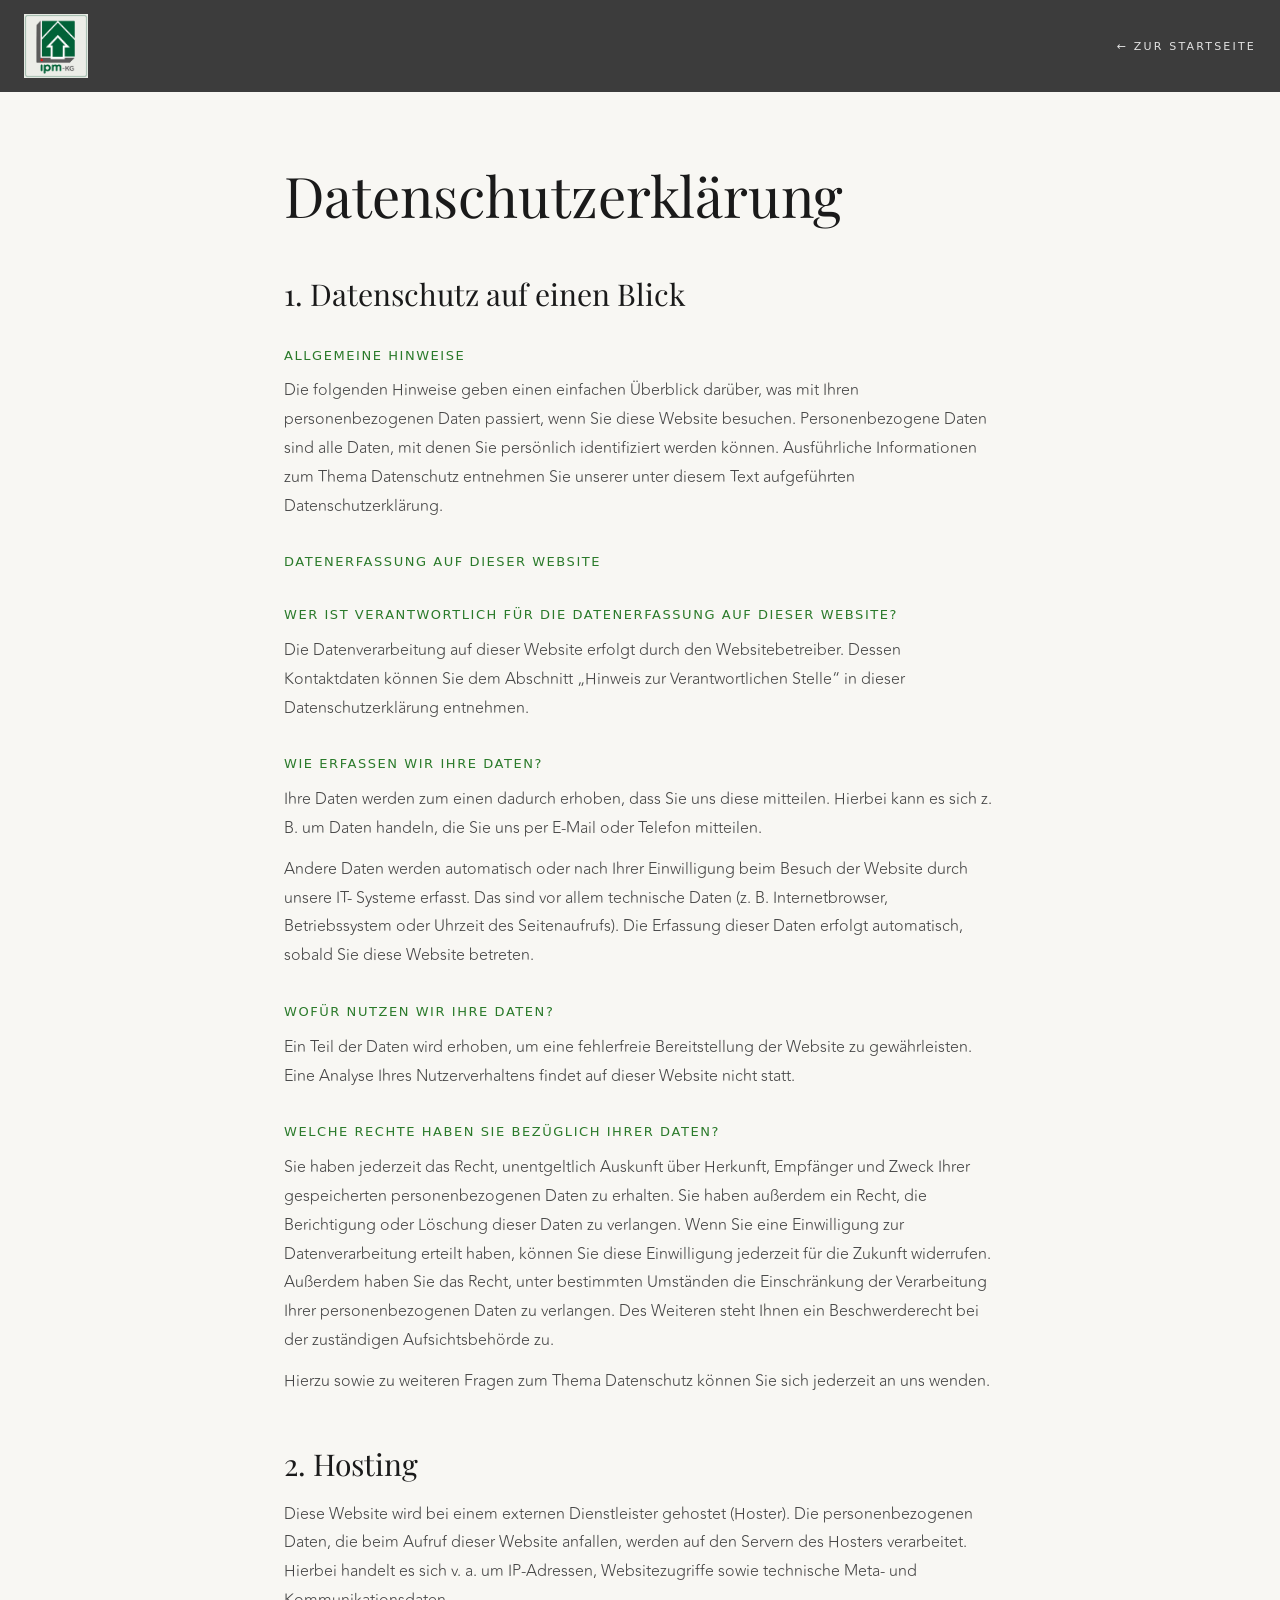
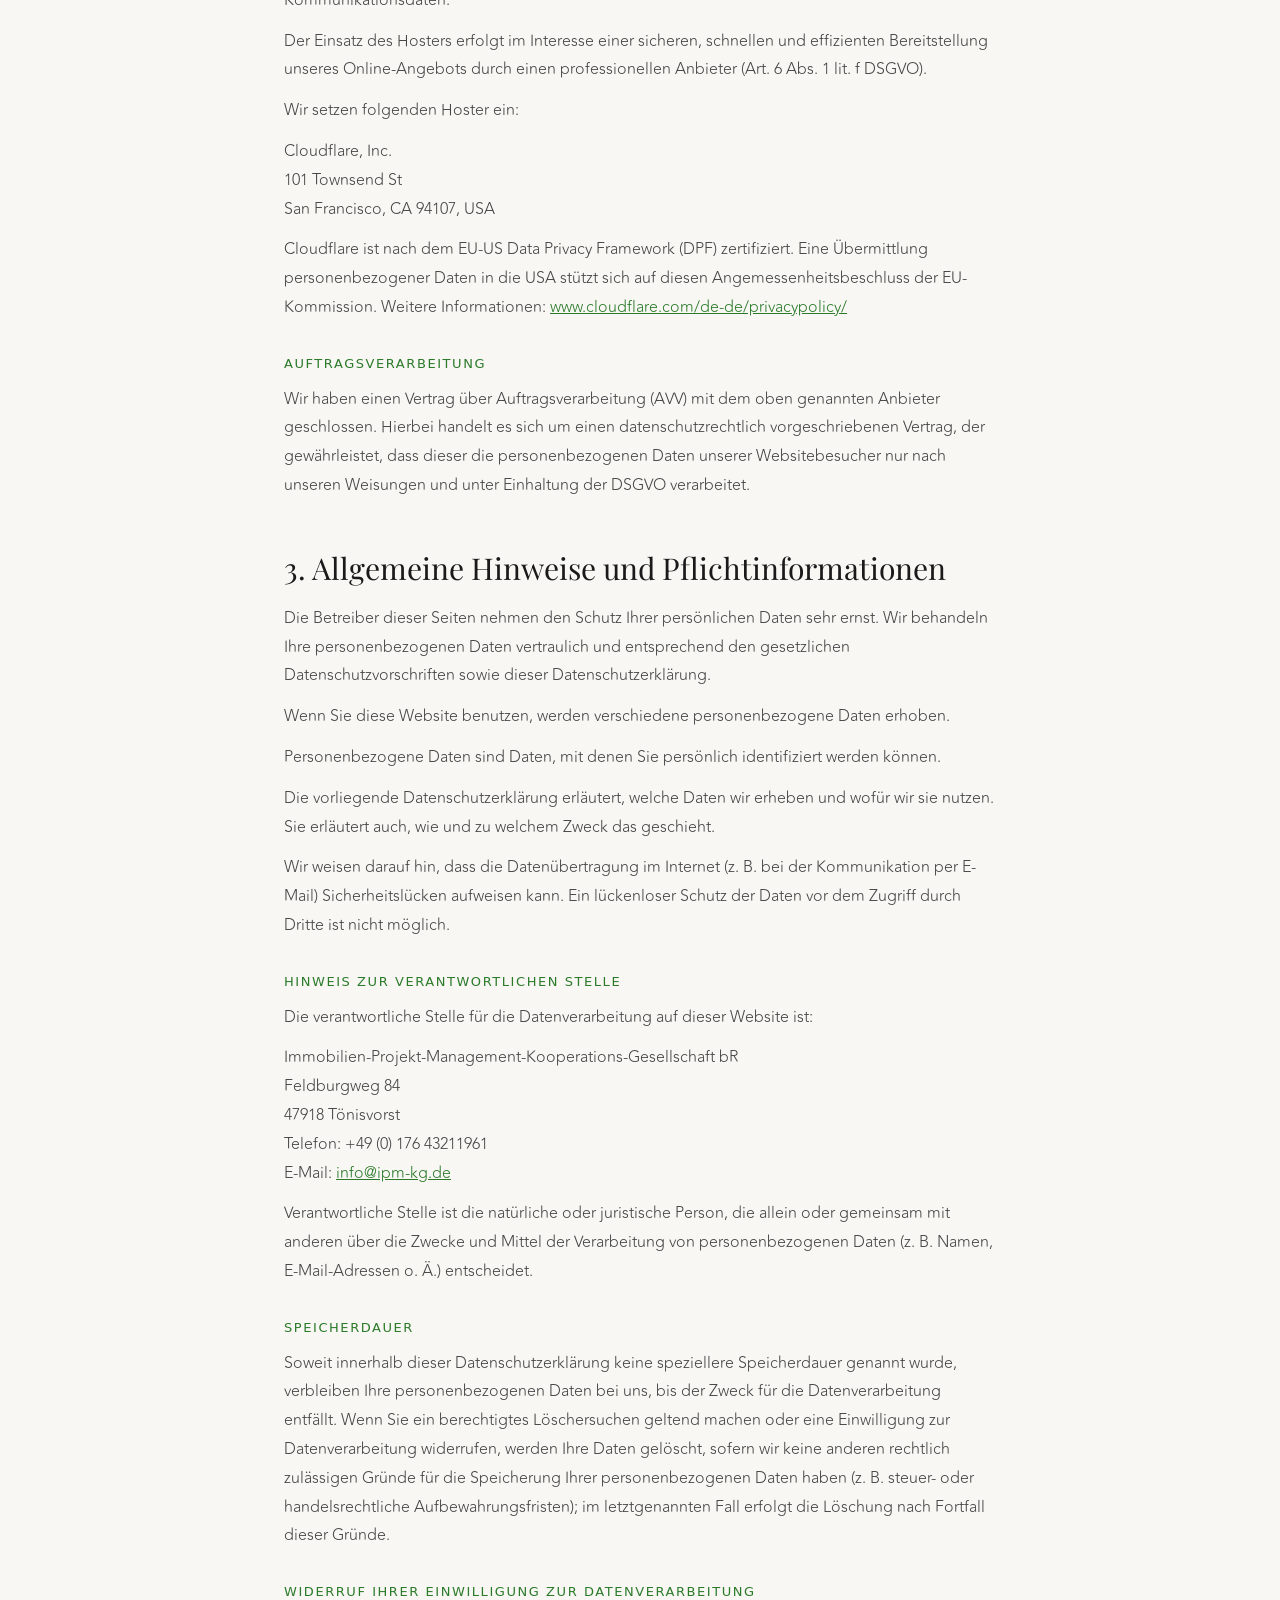
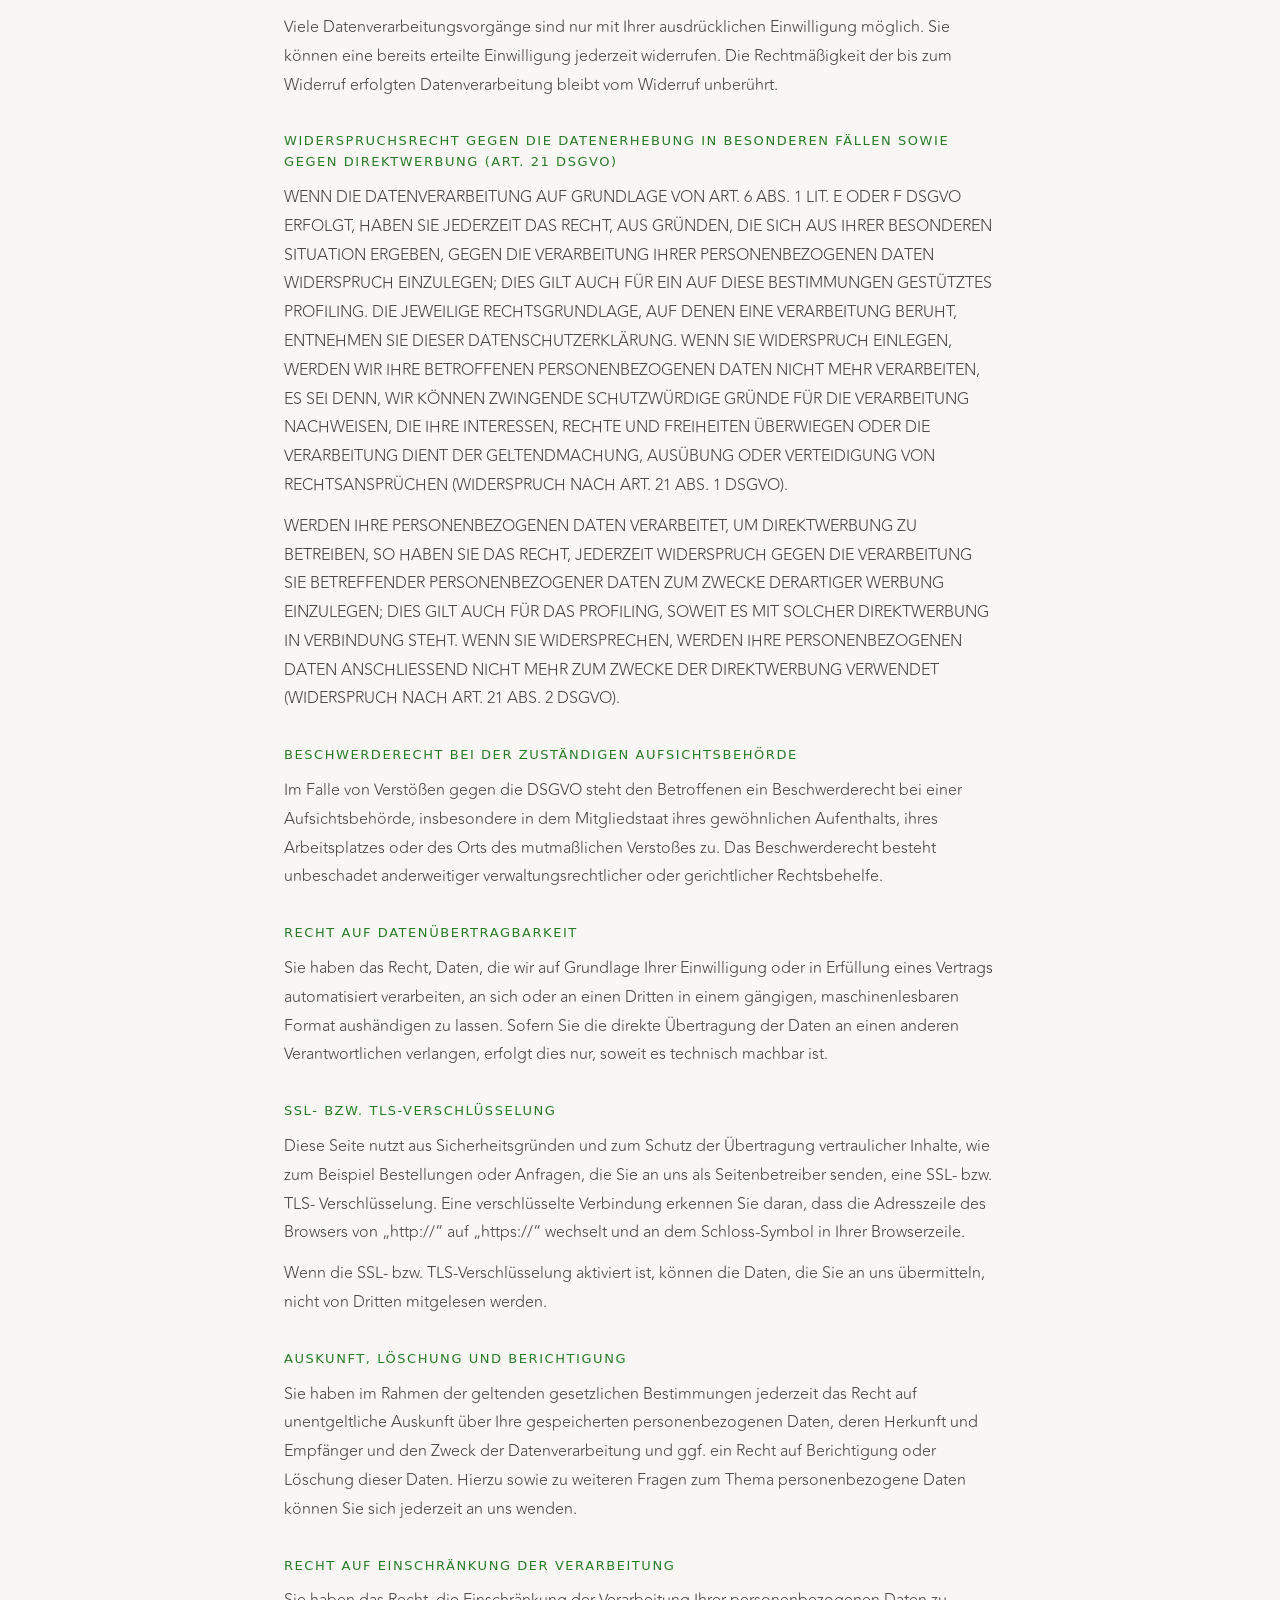
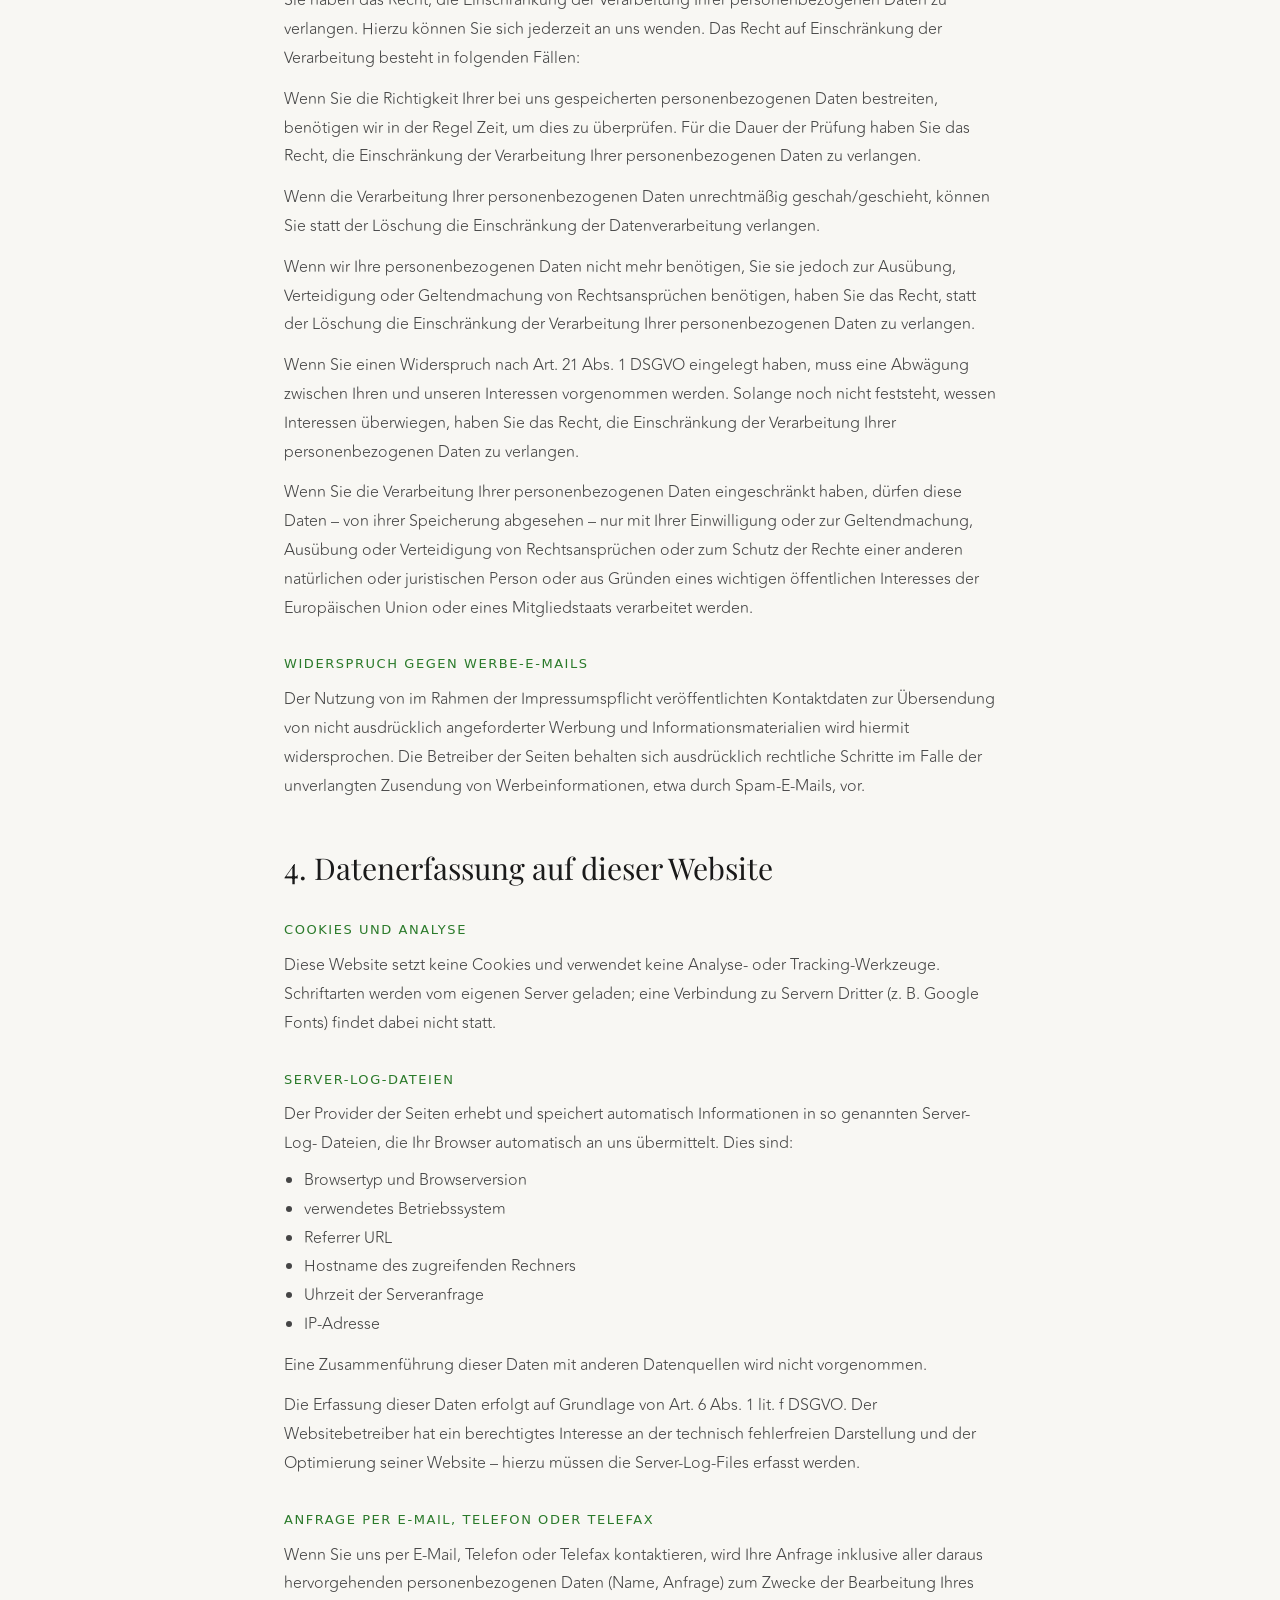
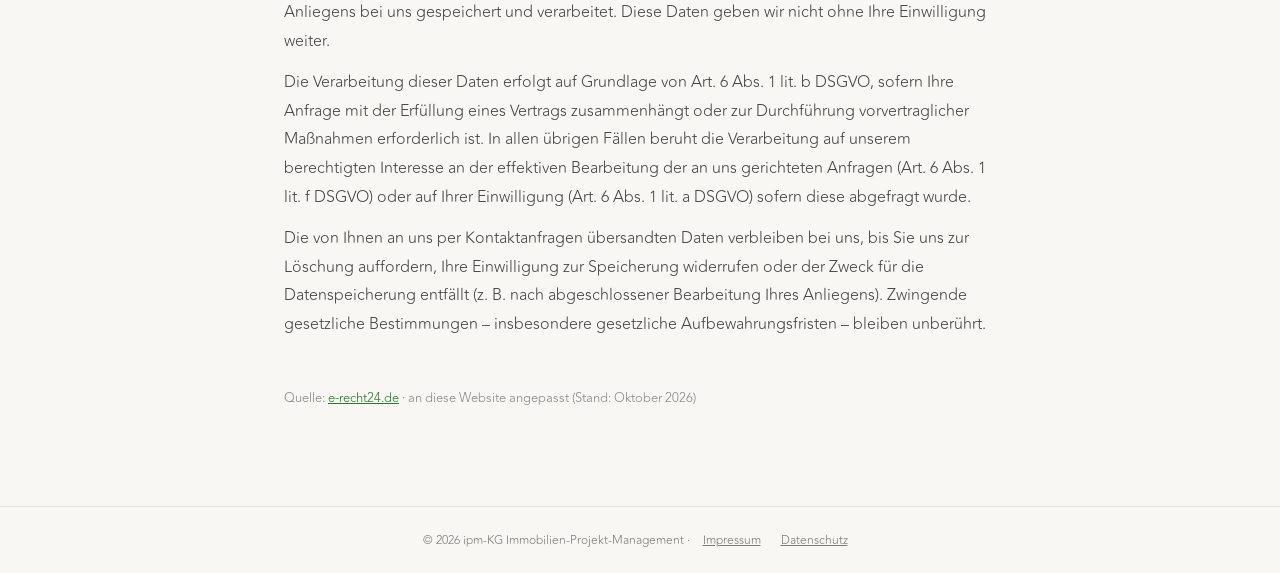
==== datenschutz/index.html @ c66b5bc1 "Einstieg präsenter, „besser“ entfernt, Anschrift Feldburgweg 84 - Einstieg unter dem Video groß in P" ====
<!DOCTYPE html>
<html lang="de">
<head>
<meta charset="UTF-8">
<meta name="viewport" content="width=device-width, initial-scale=1.0">
<title>Datenschutzerklärung — ipm-KG</title>
<style>
*, *::before, *::after { box-sizing: border-box; margin: 0; padding: 0; }
@font-face { font-family: 'Playfair Display'; src: url('../assets/fonts/PlayfairDisplay.ttf') format('truetype'); font-weight: 400 800; font-display: swap; }
@font-face { font-family: 'Avenir Web'; src: url('../assets/fonts/avenir-light.ttf') format('truetype'); font-weight: 300; font-display: swap; }
@font-face { font-family: 'Montserrat'; src: url('../assets/fonts/Montserrat.ttf') format('truetype'); font-weight: 300 700; font-display: swap; }
:root {
  --bg: #F8F7F3; --text: #1A1A1A; --text-2: #454545; --ox: #2a7a2a;
  --font-serif: 'Playfair Display', Georgia, serif;
  --font-sans: 'Avenir Web','Montserrat',system-ui,sans-serif;
}
body { font-family: var(--font-sans); background: var(--bg); color: var(--text); -webkit-font-smoothing: antialiased; }
a { color: var(--ox); }
.legal-bar { background: #3C3C3C; padding: 14px 24px; display: flex; align-items: center; justify-content: space-between; gap: 16px; }
.legal-bar img { height: 64px; width: auto; display: block; }
.legal-bar .back { font-family: 'Montserrat', system-ui, sans-serif; font-size: 11px; letter-spacing: .2em; text-transform: uppercase; color: rgba(255,255,255,.85); text-decoration: none; }
.legal-bar .back:hover { color: #fff; }
main { max-width: 760px; margin: 0 auto; padding: 72px 24px 96px; }
h1 { font-family: var(--font-serif); font-weight: 400; font-size: clamp(34px, 5vw, 56px); line-height: 1.1; margin-bottom: 40px; overflow-wrap: anywhere; }
h2 { font-family: var(--font-serif); font-weight: 400; font-size: clamp(22px, 2.6vw, 30px); margin: 48px 0 16px; }
h3 { font-family: 'Montserrat', system-ui, sans-serif; font-size: 13px; font-weight: 500; letter-spacing: .12em; text-transform: uppercase; color: var(--ox); margin: 32px 0 10px; line-height: 1.6; }
p, li { font-size: 16px; font-weight: 300; line-height: 1.8; color: var(--text-2); overflow-wrap: anywhere; }
p + p { margin-top: 12px; }
ul { margin: 8px 0 12px 20px; }
strong { font-weight: 400; color: var(--text); }
.legal-source { margin-top: 48px; font-size: 13px; color: #888; }
footer { border-top: 1px solid rgba(0,0,0,.08); padding: 24px; text-align: center; font-size: 12px; color: rgba(0,0,0,.5); }
footer a { color: inherit; margin: 0 10px; }
@media print { .legal-bar { display: none; } }
</style>
</head>
<body>
<header class="legal-bar">
  <a href="../"><img src="../assets/ipm-logo.png" alt="ipm-KG — zur Startseite"></a>
  <a class="back" href="../">&larr; Zur Startseite</a>
</header>
<main>
<h1>Datenschutzerklärung</h1>
<h2>1. Datenschutz auf einen Blick</h2>
<h3>Allgemeine Hinweise</h3>
<p>Die folgenden Hinweise geben einen einfachen Überblick darüber, was mit Ihren personenbezogenen Daten passiert, wenn Sie diese Website besuchen. Personenbezogene Daten sind alle Daten, mit denen Sie persönlich identifiziert werden können. Ausführliche Informationen zum Thema Datenschutz entnehmen Sie unserer unter diesem Text aufgeführten Datenschutzerklärung.</p>
<h3>Datenerfassung auf dieser Website</h3>
<h3>Wer ist verantwortlich für die Datenerfassung auf dieser Website?</h3>
<p>Die Datenverarbeitung auf dieser Website erfolgt durch den Websitebetreiber. Dessen Kontaktdaten können Sie dem Abschnitt „Hinweis zur Verantwortlichen Stelle“ in dieser Datenschutzerklärung entnehmen.</p>
<h3>Wie erfassen wir Ihre Daten?</h3>
<p>Ihre Daten werden zum einen dadurch erhoben, dass Sie uns diese mitteilen. Hierbei kann es sich z. B. um Daten handeln, die Sie uns per E-Mail oder Telefon mitteilen.</p>
<p>Andere Daten werden automatisch oder nach Ihrer Einwilligung beim Besuch der Website durch unsere IT- Systeme erfasst. Das sind vor allem technische Daten (z. B. Internetbrowser, Betriebssystem oder Uhrzeit des Seitenaufrufs). Die Erfassung dieser Daten erfolgt automatisch, sobald Sie diese Website betreten.</p>
<h3>Wofür nutzen wir Ihre Daten?</h3>
<p>Ein Teil der Daten wird erhoben, um eine fehlerfreie Bereitstellung der Website zu gewährleisten. Eine Analyse Ihres Nutzerverhaltens findet auf dieser Website nicht statt.</p>
<h3>Welche Rechte haben Sie bezüglich Ihrer Daten?</h3>
<p>Sie haben jederzeit das Recht, unentgeltlich Auskunft über Herkunft, Empfänger und Zweck Ihrer gespeicherten personenbezogenen Daten zu erhalten. Sie haben außerdem ein Recht, die Berichtigung oder Löschung dieser Daten zu verlangen. Wenn Sie eine Einwilligung zur Datenverarbeitung erteilt haben, können Sie diese Einwilligung jederzeit für die Zukunft widerrufen. Außerdem haben Sie das Recht, unter bestimmten Umständen die Einschränkung der Verarbeitung Ihrer personenbezogenen Daten zu verlangen. Des Weiteren steht Ihnen ein Beschwerderecht bei der zuständigen Aufsichtsbehörde zu.</p>
<p>Hierzu sowie zu weiteren Fragen zum Thema Datenschutz können Sie sich jederzeit an uns wenden.</p>
<h2>2. Hosting</h2>
<p>Diese Website wird bei einem externen Dienstleister gehostet (Hoster). Die personenbezogenen Daten, die beim Aufruf dieser Website anfallen, werden auf den Servern des Hosters verarbeitet. Hierbei handelt es sich v. a. um IP-Adressen, Websitezugriffe sowie technische Meta- und Kommunikationsdaten.</p>
<p>Der Einsatz des Hosters erfolgt im Interesse einer sicheren, schnellen und effizienten Bereitstellung unseres Online-Angebots durch einen professionellen Anbieter (Art. 6 Abs. 1 lit. f DSGVO).</p>
<p>Wir setzen folgenden Hoster ein:</p>
<p>Cloudflare, Inc.<br>101 Townsend St<br>San Francisco, CA 94107, USA</p>
<p>Cloudflare ist nach dem EU-US Data Privacy Framework (DPF) zertifiziert. Eine Übermittlung personenbezogener Daten in die USA stützt sich auf diesen Angemessenheitsbeschluss der EU-Kommission. Weitere Informationen: <a href="https://www.cloudflare.com/de-de/privacypolicy/" target="_blank" rel="noopener">www.cloudflare.com/de-de/privacypolicy/</a></p>
<h3>Auftragsverarbeitung</h3>
<p>Wir haben einen Vertrag über Auftragsverarbeitung (AVV) mit dem oben genannten Anbieter geschlossen. Hierbei handelt es sich um einen datenschutzrechtlich vorgeschriebenen Vertrag, der gewährleistet, dass dieser die personenbezogenen Daten unserer Websitebesucher nur nach unseren Weisungen und unter Einhaltung der DSGVO verarbeitet.</p>
<h2>3. Allgemeine Hinweise und Pflichtinformationen</h2>
<p>Die Betreiber dieser Seiten nehmen den Schutz Ihrer persönlichen Daten sehr ernst. Wir behandeln Ihre personenbezogenen Daten vertraulich und entsprechend den gesetzlichen Datenschutzvorschriften sowie dieser Datenschutzerklärung.</p>
<p>Wenn Sie diese Website benutzen, werden verschiedene personenbezogene Daten erhoben.</p>
<p>Personenbezogene Daten sind Daten, mit denen Sie persönlich identifiziert werden können.</p>
<p>Die vorliegende Datenschutzerklärung erläutert, welche Daten wir erheben und wofür wir sie nutzen. Sie erläutert auch, wie und zu welchem Zweck das geschieht.</p>
<p>Wir weisen darauf hin, dass die Datenübertragung im Internet (z. B. bei der Kommunikation per E-Mail) Sicherheitslücken aufweisen kann. Ein lückenloser Schutz der Daten vor dem Zugriff durch Dritte ist nicht möglich.</p>
<h3>Hinweis zur verantwortlichen Stelle</h3>
<p>Die verantwortliche Stelle für die Datenverarbeitung auf dieser Website ist:</p>
<p>Immobilien-Projekt-Management-Kooperations-Gesellschaft bR<br>Feldburgweg 84<br>47918 Tönisvorst<br>Telefon: +49 (0) 176 43211961<br>E-Mail: <a href="mailto:info@ipm-kg.de">info@ipm-kg.de</a></p>
<p>Verantwortliche Stelle ist die natürliche oder juristische Person, die allein oder gemeinsam mit anderen über die Zwecke und Mittel der Verarbeitung von personenbezogenen Daten (z. B. Namen, E-Mail-Adressen o. Ä.) entscheidet.</p>
<h3>Speicherdauer</h3>
<p>Soweit innerhalb dieser Datenschutzerklärung keine speziellere Speicherdauer genannt wurde, verbleiben Ihre personenbezogenen Daten bei uns, bis der Zweck für die Datenverarbeitung entfällt. Wenn Sie ein berechtigtes Löschersuchen geltend machen oder eine Einwilligung zur Datenverarbeitung widerrufen, werden Ihre Daten gelöscht, sofern wir keine anderen rechtlich zulässigen Gründe für die Speicherung Ihrer personenbezogenen Daten haben (z. B. steuer- oder handelsrechtliche Aufbewahrungsfristen); im letztgenannten Fall erfolgt die Löschung nach Fortfall dieser Gründe.</p>
<h3>Widerruf Ihrer Einwilligung zur Datenverarbeitung</h3>
<p>Viele Datenverarbeitungsvorgänge sind nur mit Ihrer ausdrücklichen Einwilligung möglich. Sie können eine bereits erteilte Einwilligung jederzeit widerrufen. Die Rechtmäßigkeit der bis zum Widerruf erfolgten Datenverarbeitung bleibt vom Widerruf unberührt.</p>
<h3>Widerspruchsrecht gegen die Datenerhebung in besonderen Fällen sowie gegen Direktwerbung (Art. 21 DSGVO)</h3>
<p>WENN DIE DATENVERARBEITUNG AUF GRUNDLAGE VON ART. 6 ABS. 1 LIT. E ODER F DSGVO ERFOLGT, HABEN SIE JEDERZEIT DAS RECHT, AUS GRÜNDEN, DIE SICH AUS IHRER BESONDEREN SITUATION ERGEBEN, GEGEN DIE VERARBEITUNG IHRER PERSONENBEZOGENEN DATEN WIDERSPRUCH EINZULEGEN; DIES GILT AUCH FÜR EIN AUF DIESE BESTIMMUNGEN GESTÜTZTES PROFILING. DIE JEWEILIGE RECHTSGRUNDLAGE, AUF DENEN EINE VERARBEITUNG BERUHT, ENTNEHMEN SIE DIESER DATENSCHUTZERKLÄRUNG. WENN SIE WIDERSPRUCH EINLEGEN, WERDEN WIR IHRE BETROFFENEN PERSONENBEZOGENEN DATEN NICHT MEHR VERARBEITEN, ES SEI DENN, WIR KÖNNEN ZWINGENDE SCHUTZWÜRDIGE GRÜNDE FÜR DIE VERARBEITUNG NACHWEISEN, DIE IHRE INTERESSEN, RECHTE UND FREIHEITEN ÜBERWIEGEN ODER DIE VERARBEITUNG DIENT DER GELTENDMACHUNG, AUSÜBUNG ODER VERTEIDIGUNG VON RECHTSANSPRÜCHEN (WIDERSPRUCH NACH ART. 21 ABS. 1 DSGVO).</p>
<p>WERDEN IHRE PERSONENBEZOGENEN DATEN VERARBEITET, UM DIREKTWERBUNG ZU BETREIBEN, SO HABEN SIE DAS RECHT, JEDERZEIT WIDERSPRUCH GEGEN DIE VERARBEITUNG SIE BETREFFENDER PERSONENBEZOGENER DATEN ZUM ZWECKE DERARTIGER WERBUNG EINZULEGEN; DIES GILT AUCH FÜR DAS PROFILING, SOWEIT ES MIT SOLCHER DIREKTWERBUNG IN VERBINDUNG STEHT. WENN SIE WIDERSPRECHEN, WERDEN IHRE PERSONENBEZOGENEN DATEN ANSCHLIESSEND NICHT MEHR ZUM ZWECKE DER DIREKTWERBUNG VERWENDET (WIDERSPRUCH NACH ART. 21 ABS. 2 DSGVO).</p>
<h3>Beschwerderecht bei der zuständigen Aufsichtsbehörde</h3>
<p>Im Falle von Verstößen gegen die DSGVO steht den Betroffenen ein Beschwerderecht bei einer Aufsichtsbehörde, insbesondere in dem Mitgliedstaat ihres gewöhnlichen Aufenthalts, ihres Arbeitsplatzes oder des Orts des mutmaßlichen Verstoßes zu. Das Beschwerderecht besteht unbeschadet anderweitiger verwaltungsrechtlicher oder gerichtlicher Rechtsbehelfe.</p>
<h3>Recht auf Datenübertragbarkeit</h3>
<p>Sie haben das Recht, Daten, die wir auf Grundlage Ihrer Einwilligung oder in Erfüllung eines Vertrags automatisiert verarbeiten, an sich oder an einen Dritten in einem gängigen, maschinenlesbaren Format aushändigen zu lassen. Sofern Sie die direkte Übertragung der Daten an einen anderen Verantwortlichen verlangen, erfolgt dies nur, soweit es technisch machbar ist.</p>
<h3>SSL- bzw. TLS-Verschlüsselung</h3>
<p>Diese Seite nutzt aus Sicherheitsgründen und zum Schutz der Übertragung vertraulicher Inhalte, wie zum Beispiel Bestellungen oder Anfragen, die Sie an uns als Seitenbetreiber senden, eine SSL- bzw. TLS- Verschlüsselung. Eine verschlüsselte Verbindung erkennen Sie daran, dass die Adresszeile des Browsers von „http://“ auf „https://“ wechselt und an dem Schloss-Symbol in Ihrer Browserzeile.</p>
<p>Wenn die SSL- bzw. TLS-Verschlüsselung aktiviert ist, können die Daten, die Sie an uns übermitteln, nicht von Dritten mitgelesen werden.</p>
<h3>Auskunft, Löschung und Berichtigung</h3>
<p>Sie haben im Rahmen der geltenden gesetzlichen Bestimmungen jederzeit das Recht auf unentgeltliche Auskunft über Ihre gespeicherten personenbezogenen Daten, deren Herkunft und Empfänger und den Zweck der Datenverarbeitung und ggf. ein Recht auf Berichtigung oder Löschung dieser Daten. Hierzu sowie zu weiteren Fragen zum Thema personenbezogene Daten können Sie sich jederzeit an uns wenden.</p>
<h3>Recht auf Einschränkung der Verarbeitung</h3>
<p>Sie haben das Recht, die Einschränkung der Verarbeitung Ihrer personenbezogenen Daten zu verlangen. Hierzu können Sie sich jederzeit an uns wenden. Das Recht auf Einschränkung der Verarbeitung besteht in folgenden Fällen:</p>
<p>Wenn Sie die Richtigkeit Ihrer bei uns gespeicherten personenbezogenen Daten bestreiten, benötigen wir in der Regel Zeit, um dies zu überprüfen. Für die Dauer der Prüfung haben Sie das Recht, die Einschränkung der Verarbeitung Ihrer personenbezogenen Daten zu verlangen.</p>
<p>Wenn die Verarbeitung Ihrer personenbezogenen Daten unrechtmäßig geschah/geschieht, können Sie statt der Löschung die Einschränkung der Datenverarbeitung verlangen.</p>
<p>Wenn wir Ihre personenbezogenen Daten nicht mehr benötigen, Sie sie jedoch zur Ausübung, Verteidigung oder Geltendmachung von Rechtsansprüchen benötigen, haben Sie das Recht, statt der Löschung die Einschränkung der Verarbeitung Ihrer personenbezogenen Daten zu verlangen.</p>
<p>Wenn Sie einen Widerspruch nach Art. 21 Abs. 1 DSGVO eingelegt haben, muss eine Abwägung zwischen Ihren und unseren Interessen vorgenommen werden. Solange noch nicht feststeht, wessen Interessen überwiegen, haben Sie das Recht, die Einschränkung der Verarbeitung Ihrer personenbezogenen Daten zu verlangen.</p>
<p>Wenn Sie die Verarbeitung Ihrer personenbezogenen Daten eingeschränkt haben, dürfen diese Daten – von ihrer Speicherung abgesehen – nur mit Ihrer Einwilligung oder zur Geltendmachung, Ausübung oder Verteidigung von Rechtsansprüchen oder zum Schutz der Rechte einer anderen natürlichen oder juristischen Person oder aus Gründen eines wichtigen öffentlichen Interesses der Europäischen Union oder eines Mitgliedstaats verarbeitet werden.</p>
<h3>Widerspruch gegen Werbe-E-Mails</h3>
<p>Der Nutzung von im Rahmen der Impressumspflicht veröffentlichten Kontaktdaten zur Übersendung von nicht ausdrücklich angeforderter Werbung und Informationsmaterialien wird hiermit widersprochen. Die Betreiber der Seiten behalten sich ausdrücklich rechtliche Schritte im Falle der unverlangten Zusendung von Werbeinformationen, etwa durch Spam-E-Mails, vor.</p>
<h2>4. Datenerfassung auf dieser Website</h2>
<h3>Cookies und Analyse</h3>
<p>Diese Website setzt keine Cookies und verwendet keine Analyse- oder Tracking-Werkzeuge. Schriftarten werden vom eigenen Server geladen; eine Verbindung zu Servern Dritter (z. B. Google Fonts) findet dabei nicht statt.</p>
<h3>Server-Log-Dateien</h3>
<p>Der Provider der Seiten erhebt und speichert automatisch Informationen in so genannten Server-Log- Dateien, die Ihr Browser automatisch an uns übermittelt. Dies sind:</p>
<ul><li>Browsertyp und Browserversion</li><li>verwendetes Betriebssystem</li><li>Referrer URL</li><li>Hostname des zugreifenden Rechners</li><li>Uhrzeit der Serveranfrage</li><li>IP-Adresse</li></ul>
<p>Eine Zusammenführung dieser Daten mit anderen Datenquellen wird nicht vorgenommen.</p>
<p>Die Erfassung dieser Daten erfolgt auf Grundlage von Art. 6 Abs. 1 lit. f DSGVO. Der Websitebetreiber hat ein berechtigtes Interesse an der technisch fehlerfreien Darstellung und der Optimierung seiner Website – hierzu müssen die Server-Log-Files erfasst werden.</p>
<h3>Anfrage per E-Mail, Telefon oder Telefax</h3>
<p>Wenn Sie uns per E-Mail, Telefon oder Telefax kontaktieren, wird Ihre Anfrage inklusive aller daraus hervorgehenden personenbezogenen Daten (Name, Anfrage) zum Zwecke der Bearbeitung Ihres Anliegens bei uns gespeichert und verarbeitet. Diese Daten geben wir nicht ohne Ihre Einwilligung weiter.</p>
<p>Die Verarbeitung dieser Daten erfolgt auf Grundlage von Art. 6 Abs. 1 lit. b DSGVO, sofern Ihre Anfrage mit der Erfüllung eines Vertrags zusammenhängt oder zur Durchführung vorvertraglicher Maßnahmen erforderlich ist. In allen übrigen Fällen beruht die Verarbeitung auf unserem berechtigten Interesse an der effektiven Bearbeitung der an uns gerichteten Anfragen (Art. 6 Abs. 1 lit. f DSGVO) oder auf Ihrer Einwilligung (Art. 6 Abs. 1 lit. a DSGVO) sofern diese abgefragt wurde.</p>
<p>Die von Ihnen an uns per Kontaktanfragen übersandten Daten verbleiben bei uns, bis Sie uns zur Löschung auffordern, Ihre Einwilligung zur Speicherung widerrufen oder der Zweck für die Datenspeicherung entfällt (z. B. nach abgeschlossener Bearbeitung Ihres Anliegens). Zwingende gesetzliche Bestimmungen – insbesondere gesetzliche Aufbewahrungsfristen – bleiben unberührt.</p>
<p class="legal-source">Quelle: <a href="https://www.e-recht24.de" target="_blank" rel="noopener">e-recht24.de</a> · an diese Website angepasst (Stand: Oktober 2026)</p>
</main>
<footer>© 2026 ipm-KG Immobilien-Projekt-Management · <a href="../impressum/">Impressum</a><a href="../datenschutz/">Datenschutz</a></footer>
</body>
</html>
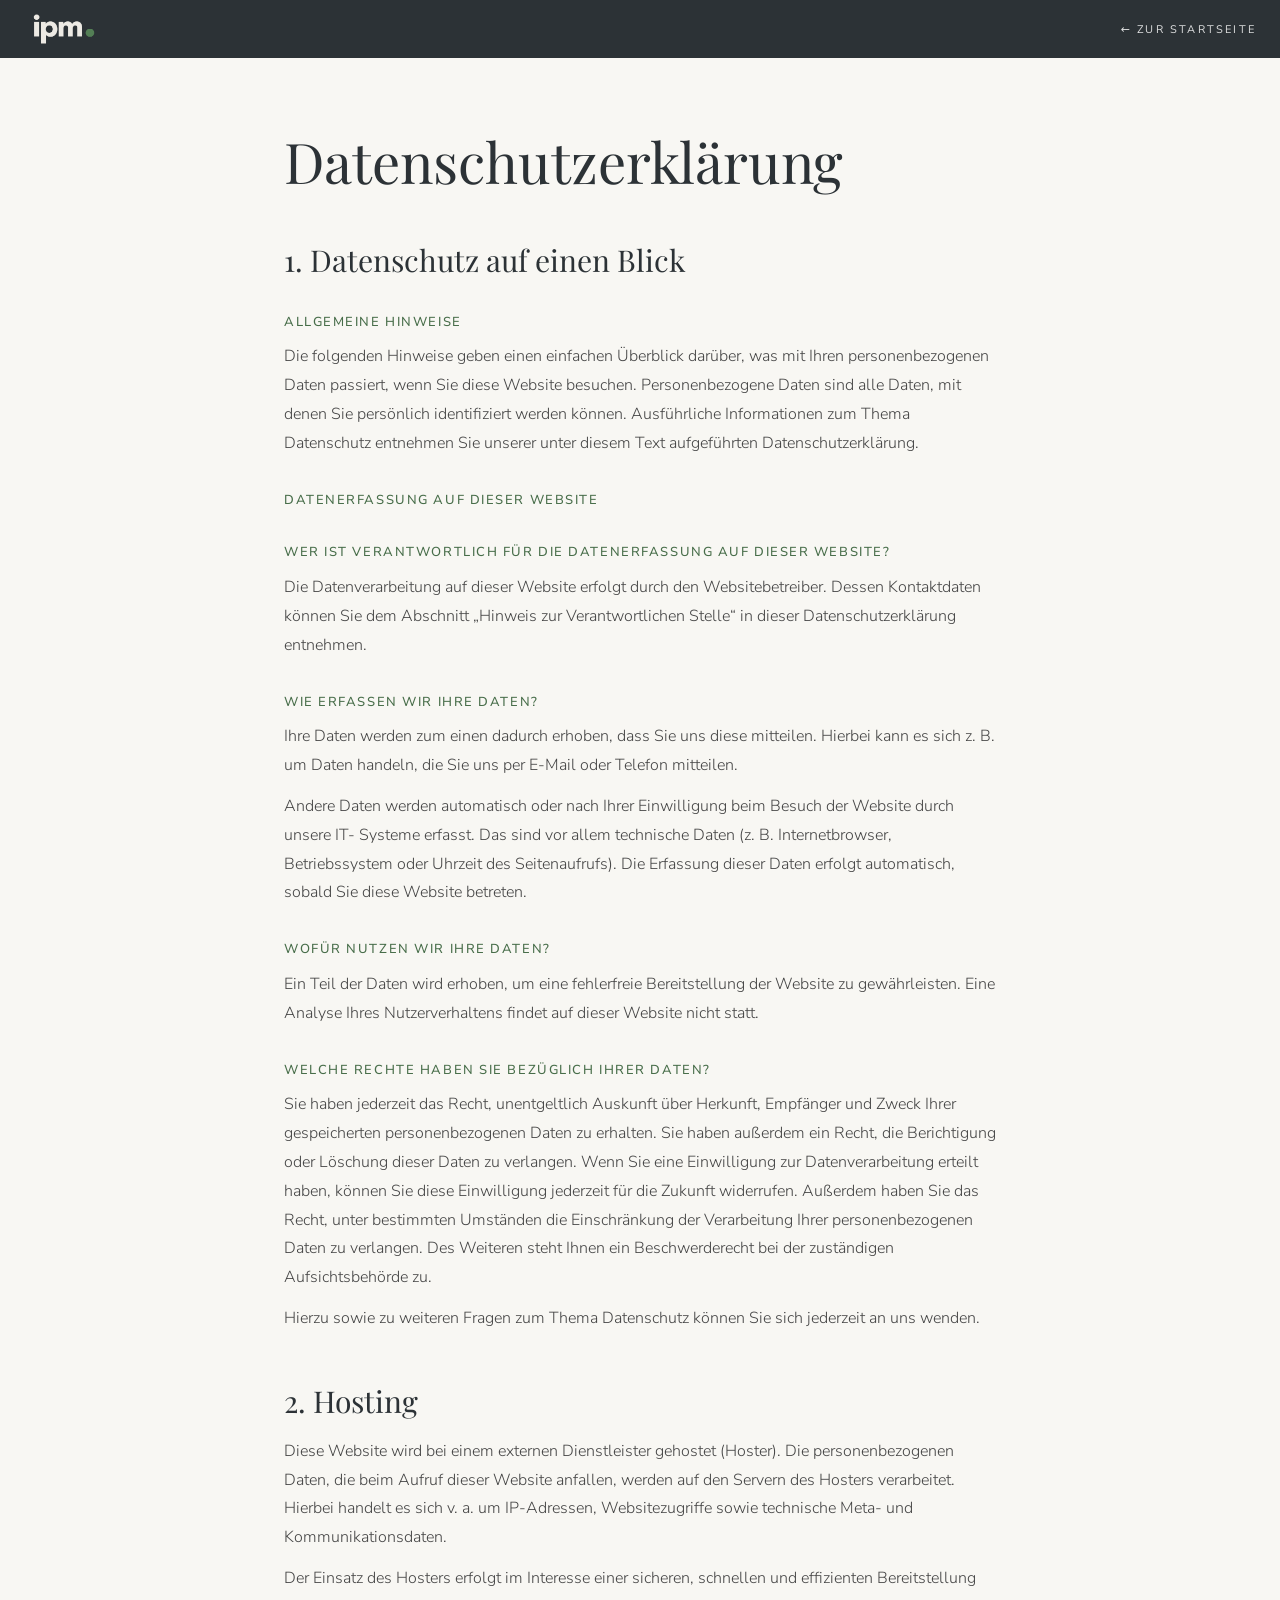
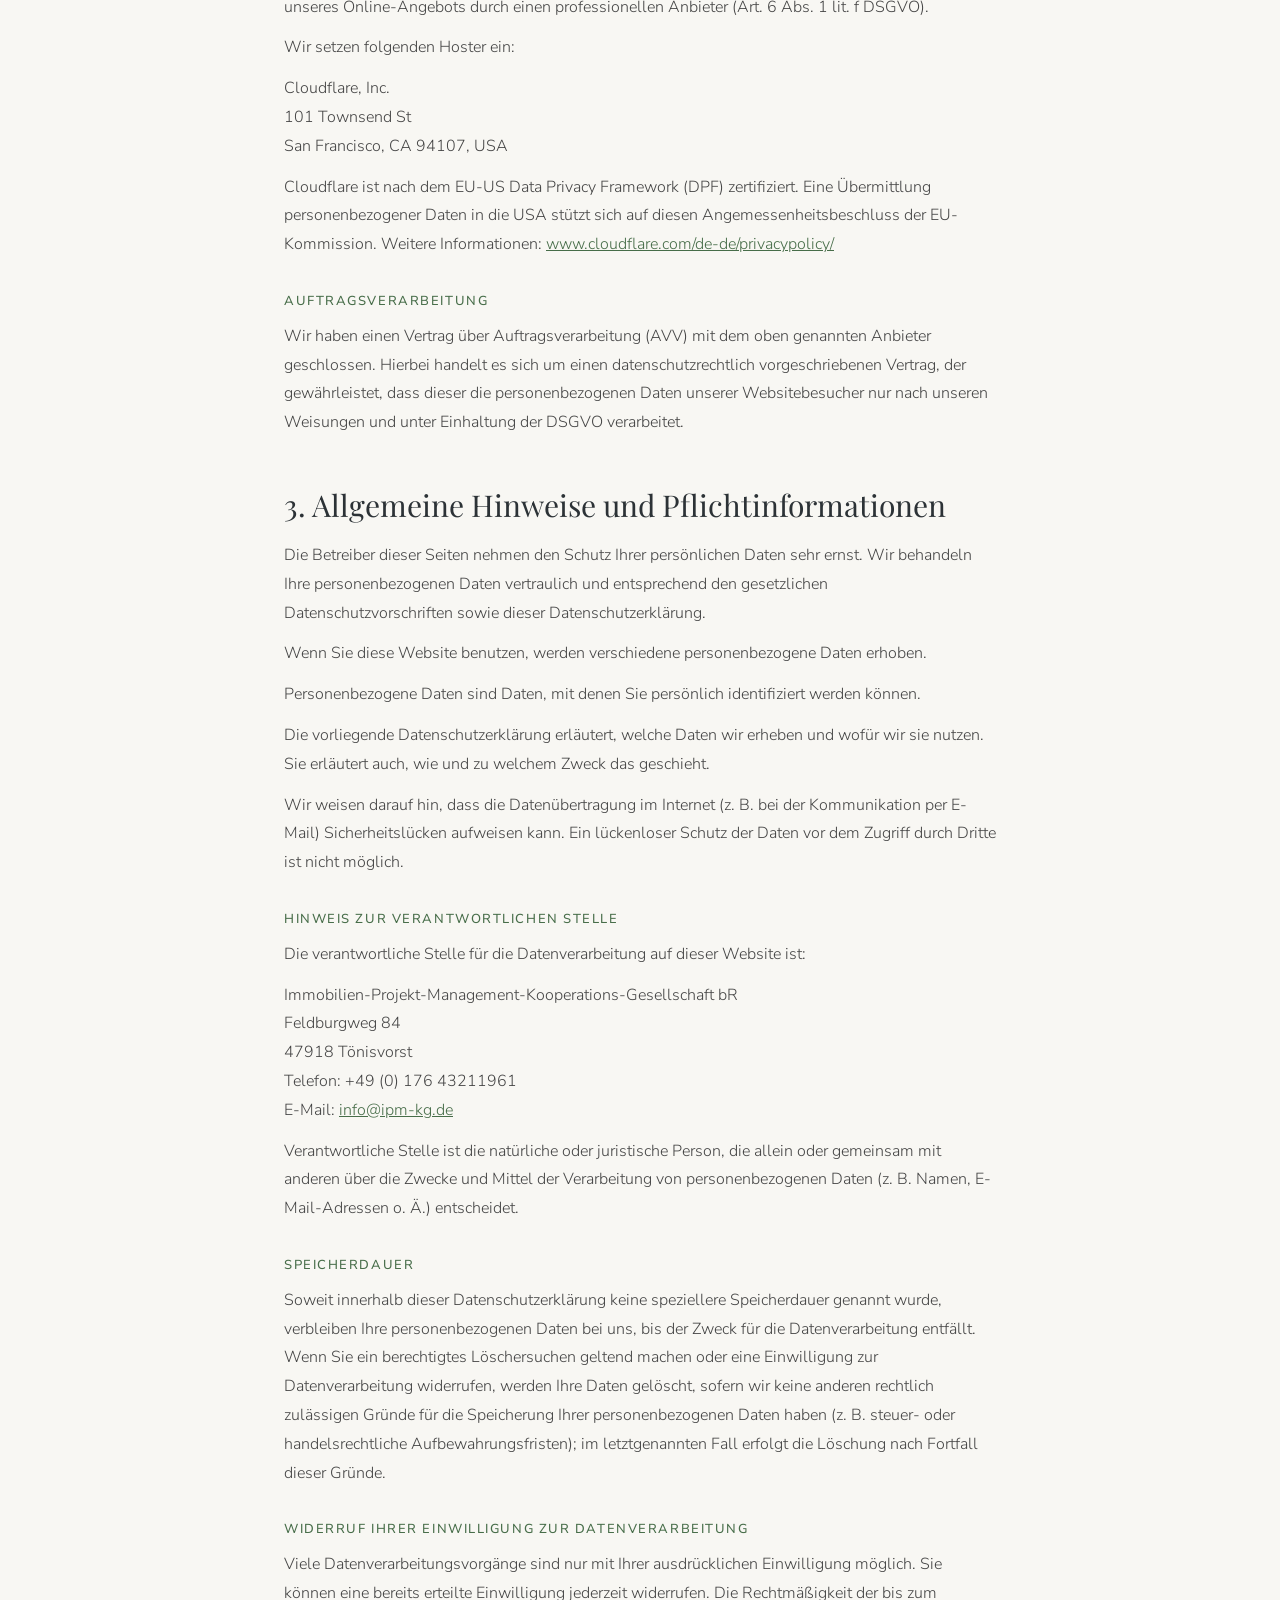
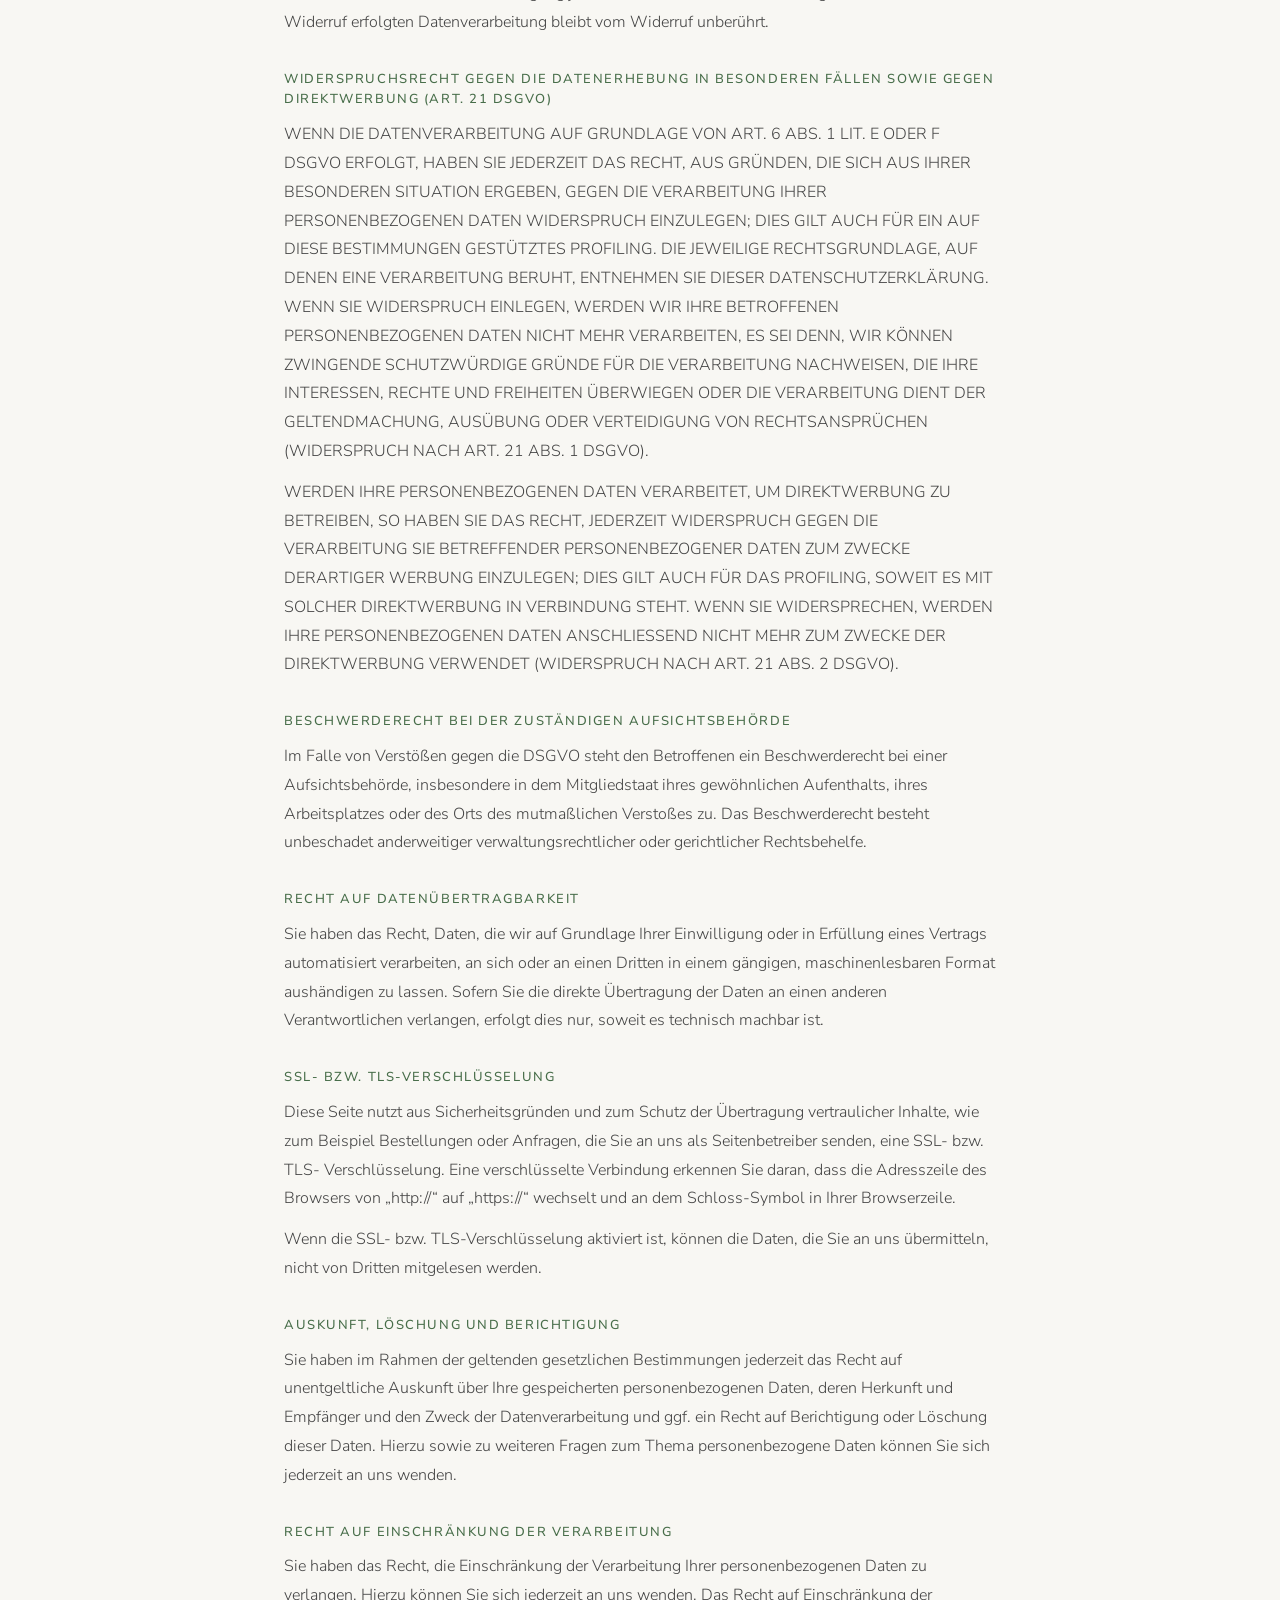
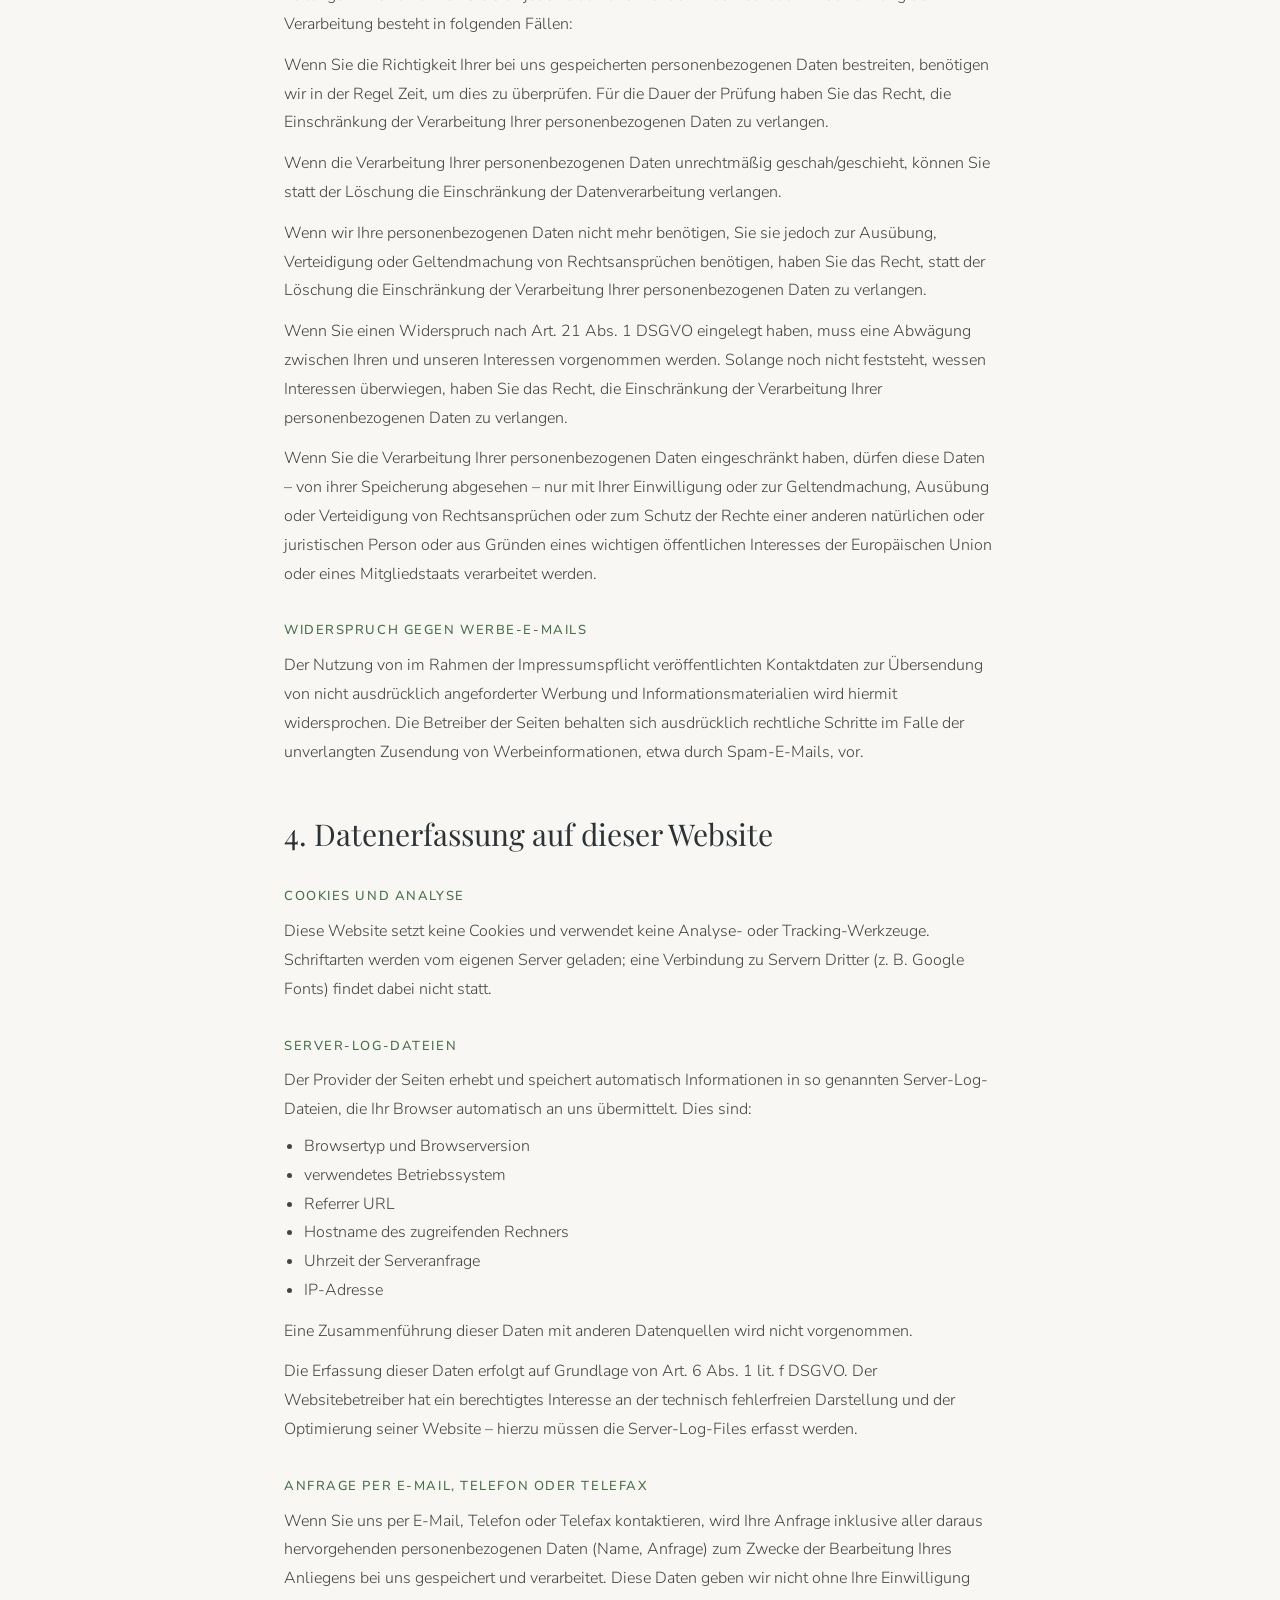
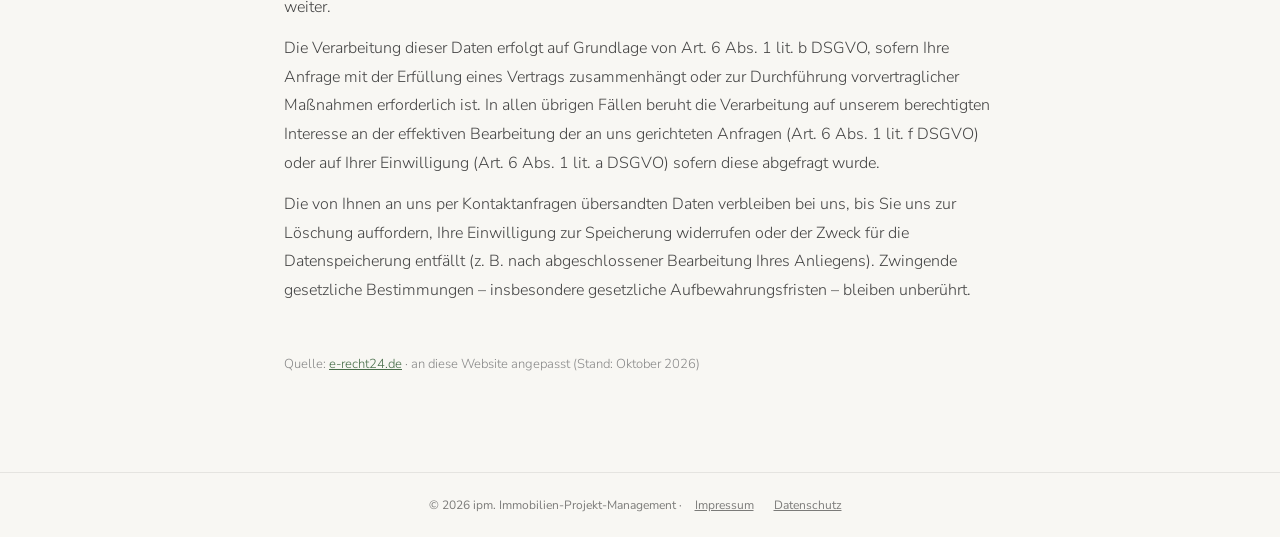
==== commit c852f1e9: "Marke 2026-11: neues ipm.-Logo, Farben aus der Logo-Datei, Schrift, „ipm.“ statt „ipm-KG“ - Logos he" ====
--- a/datenschutz/index.html
+++ b/datenschutz/index.html
@@ -3,27 +3,30 @@
 <head>
 <meta charset="UTF-8">
 <meta name="viewport" content="width=device-width, initial-scale=1.0">
-<title>Datenschutzerklärung — ipm-KG</title>
+<title>Datenschutzerklärung — ipm.</title>
+<link rel="icon" href="../assets/marke-2026-11/favicon.ico" sizes="any">
+<link rel="icon" type="image/png" href="../assets/marke-2026-11/favicon-32.png" sizes="32x32">
+<link rel="apple-touch-icon" href="../assets/marke-2026-11/apple-touch-icon.png">
+<meta name="theme-color" content="#2C3236">
 <style>
 *, *::before, *::after { box-sizing: border-box; margin: 0; padding: 0; }
 @font-face { font-family: 'Playfair Display'; src: url('../assets/fonts/PlayfairDisplay.ttf') format('truetype'); font-weight: 400 800; font-display: swap; }
-@font-face { font-family: 'Avenir Web'; src: url('../assets/fonts/avenir-light.ttf') format('truetype'); font-weight: 300; font-display: swap; }
-@font-face { font-family: 'Montserrat'; src: url('../assets/fonts/Montserrat.ttf') format('truetype'); font-weight: 300 700; font-display: swap; }
+@font-face { font-family: 'Nunito Sans'; src: url('../assets/fonts/NunitoSans.woff2') format('woff2'); font-weight: 200 900; font-display: swap; }
 :root {
-  --bg: #F8F7F3; --text: #1A1A1A; --text-2: #454545; --ox: #2a7a2a;
+  --bg: #F8F7F3; --text: #2C3236; --text-2: #454545; --ox: #476D49;
   --font-serif: 'Playfair Display', Georgia, serif;
-  --font-sans: 'Avenir Web','Montserrat',system-ui,sans-serif;
+  --font-sans: 'Avenir Next','Nunito Sans',system-ui,sans-serif;
 }
 body { font-family: var(--font-sans); background: var(--bg); color: var(--text); -webkit-font-smoothing: antialiased; }
 a { color: var(--ox); }
-.legal-bar { background: #3C3C3C; padding: 14px 24px; display: flex; align-items: center; justify-content: space-between; gap: 16px; }
-.legal-bar img { height: 64px; width: auto; display: block; }
-.legal-bar .back { font-family: 'Montserrat', system-ui, sans-serif; font-size: 11px; letter-spacing: .2em; text-transform: uppercase; color: rgba(255,255,255,.85); text-decoration: none; }
+.legal-bar { background: #2C3236; padding: 14px 24px; display: flex; align-items: center; justify-content: space-between; gap: 16px; }
+.legal-bar img { height: 30px; width: auto; display: block; }
+.legal-bar .back { font-family: var(--font-sans); font-size: 11px; letter-spacing: .2em; text-transform: uppercase; color: rgba(255,255,255,.85); text-decoration: none; }
 .legal-bar .back:hover { color: #fff; }
 main { max-width: 760px; margin: 0 auto; padding: 72px 24px 96px; }
 h1 { font-family: var(--font-serif); font-weight: 400; font-size: clamp(34px, 5vw, 56px); line-height: 1.1; margin-bottom: 40px; overflow-wrap: anywhere; }
 h2 { font-family: var(--font-serif); font-weight: 400; font-size: clamp(22px, 2.6vw, 30px); margin: 48px 0 16px; }
-h3 { font-family: 'Montserrat', system-ui, sans-serif; font-size: 13px; font-weight: 500; letter-spacing: .12em; text-transform: uppercase; color: var(--ox); margin: 32px 0 10px; line-height: 1.6; }
+h3 { font-family: var(--font-sans); font-size: 13px; font-weight: 500; letter-spacing: .12em; text-transform: uppercase; color: var(--ox); margin: 32px 0 10px; line-height: 1.6; }
 p, li { font-size: 16px; font-weight: 300; line-height: 1.8; color: var(--text-2); overflow-wrap: anywhere; }
 p + p { margin-top: 12px; }
 ul { margin: 8px 0 12px 20px; }
@@ -36,7 +39,7 @@
 </head>
 <body>
 <header class="legal-bar">
-  <a href="../"><img src="../assets/ipm-logo.png" alt="ipm-KG — zur Startseite"></a>
+  <a href="../"><img src="../assets/marke-2026-11/ipm-logo-kompakt-dunkel.png" alt="ipm. — zur Startseite" width="600" height="226"></a>
   <a class="back" href="../">&larr; Zur Startseite</a>
 </header>
 <main>
@@ -112,6 +115,6 @@
 <p>Die von Ihnen an uns per Kontaktanfragen übersandten Daten verbleiben bei uns, bis Sie uns zur Löschung auffordern, Ihre Einwilligung zur Speicherung widerrufen oder der Zweck für die Datenspeicherung entfällt (z. B. nach abgeschlossener Bearbeitung Ihres Anliegens). Zwingende gesetzliche Bestimmungen – insbesondere gesetzliche Aufbewahrungsfristen – bleiben unberührt.</p>
 <p class="legal-source">Quelle: <a href="https://www.e-recht24.de" target="_blank" rel="noopener">e-recht24.de</a> · an diese Website angepasst (Stand: Oktober 2026)</p>
 </main>
-<footer>© 2026 ipm-KG Immobilien-Projekt-Management · <a href="../impressum/">Impressum</a><a href="../datenschutz/">Datenschutz</a></footer>
+<footer>© 2026 ipm. Immobilien-Projekt-Management · <a href="../impressum/">Impressum</a><a href="../datenschutz/">Datenschutz</a></footer>
 </body>
 </html>
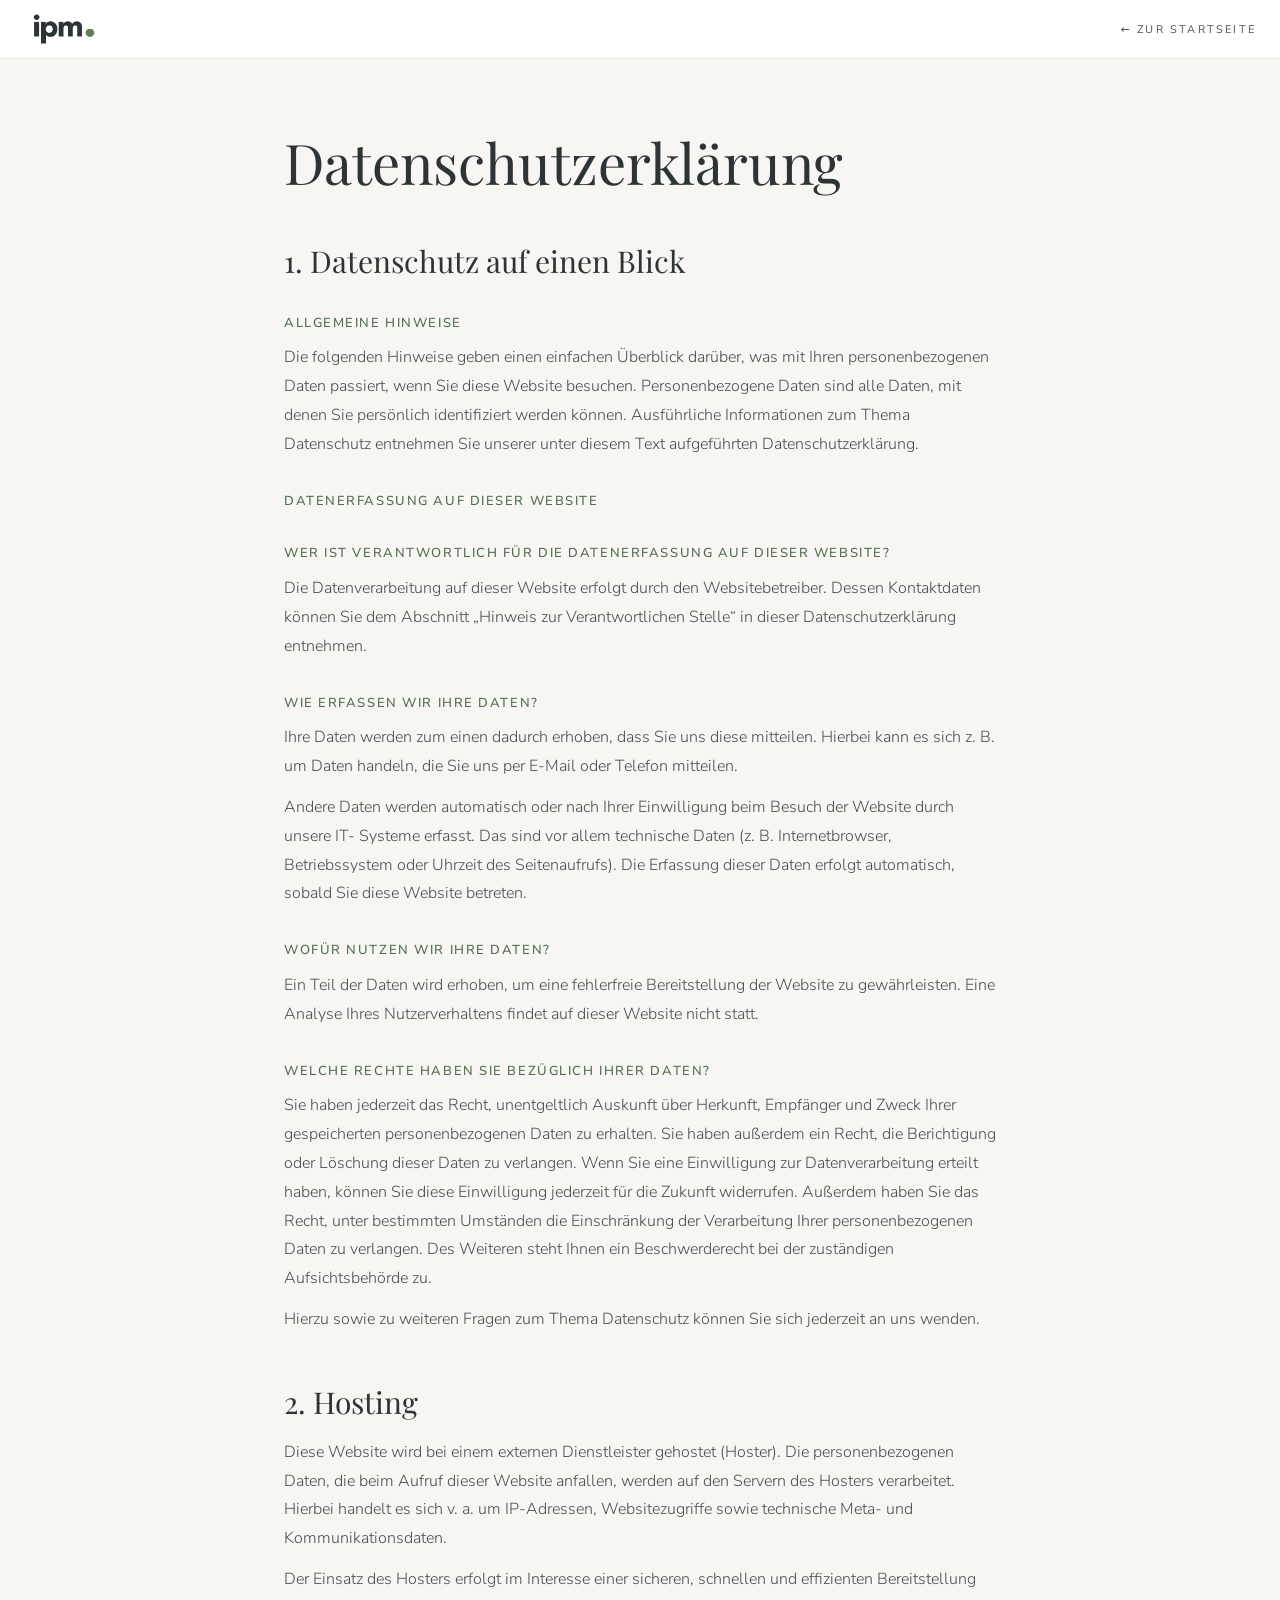
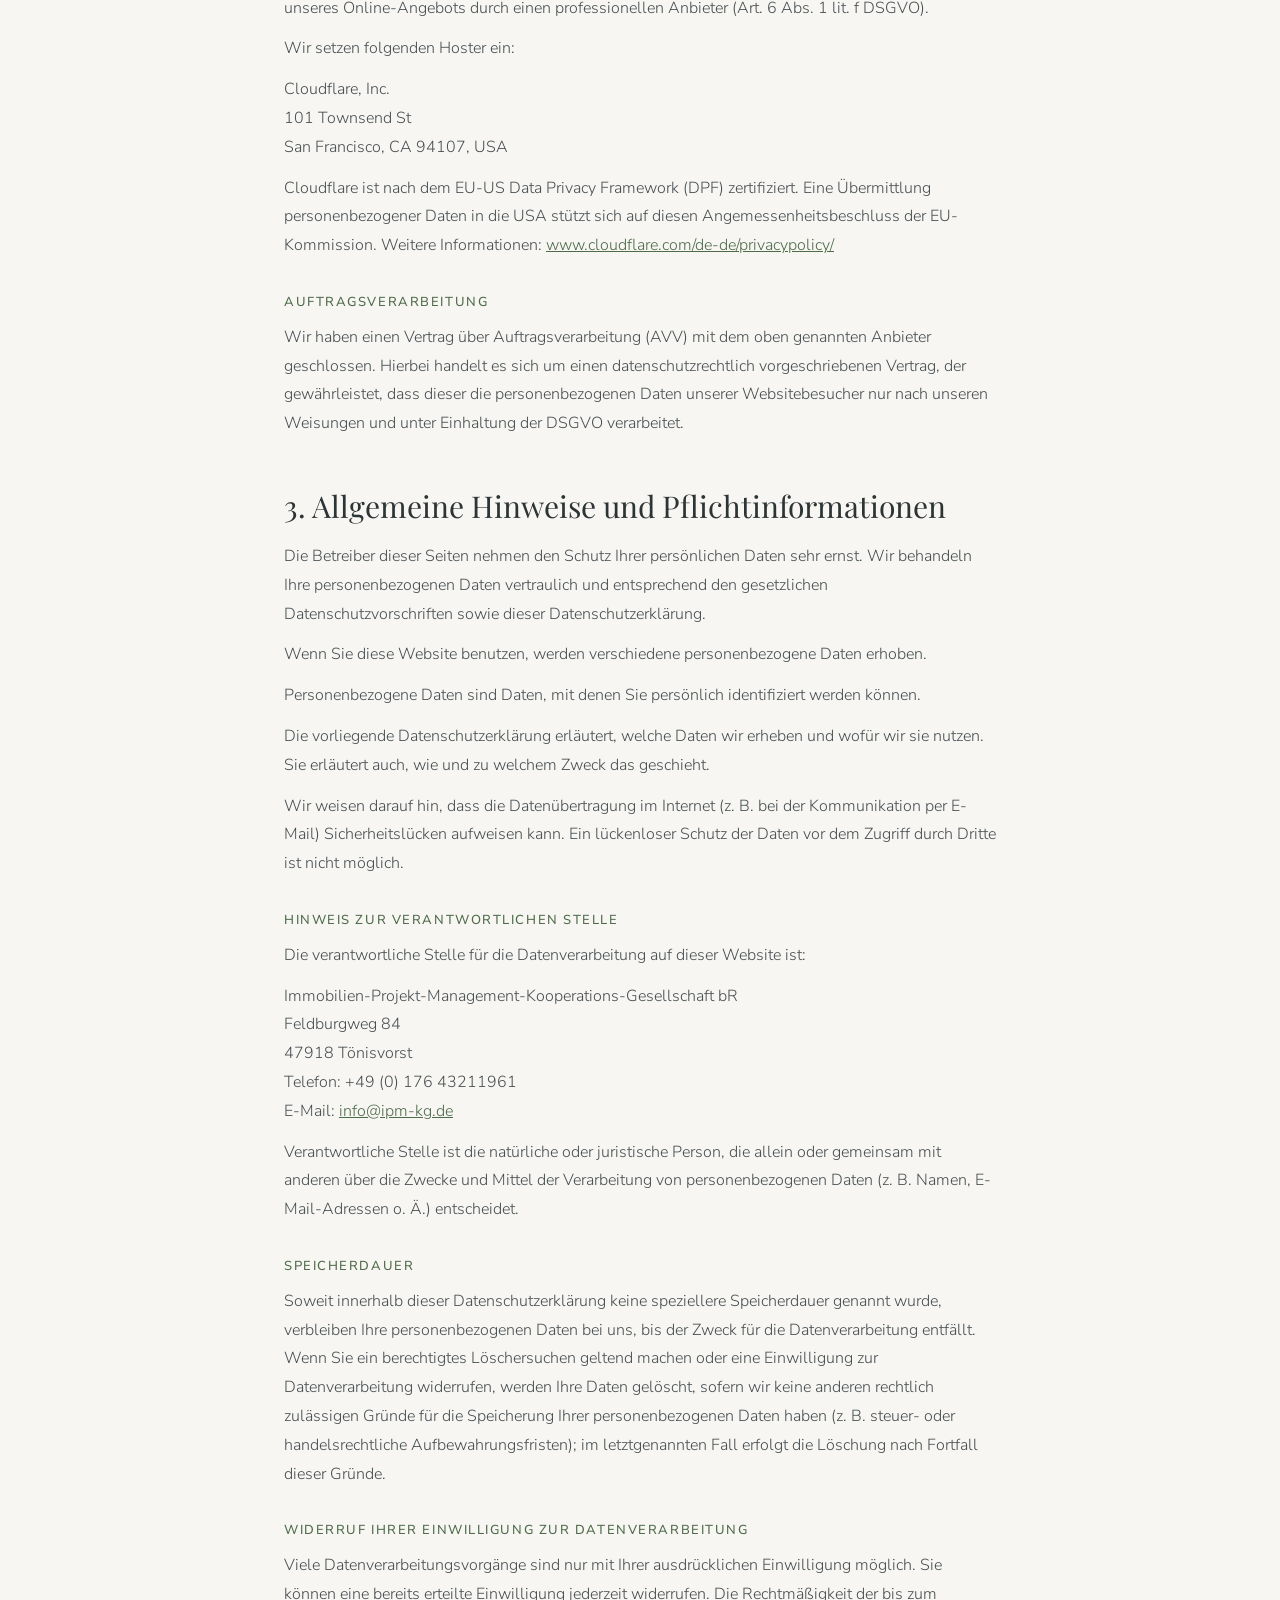
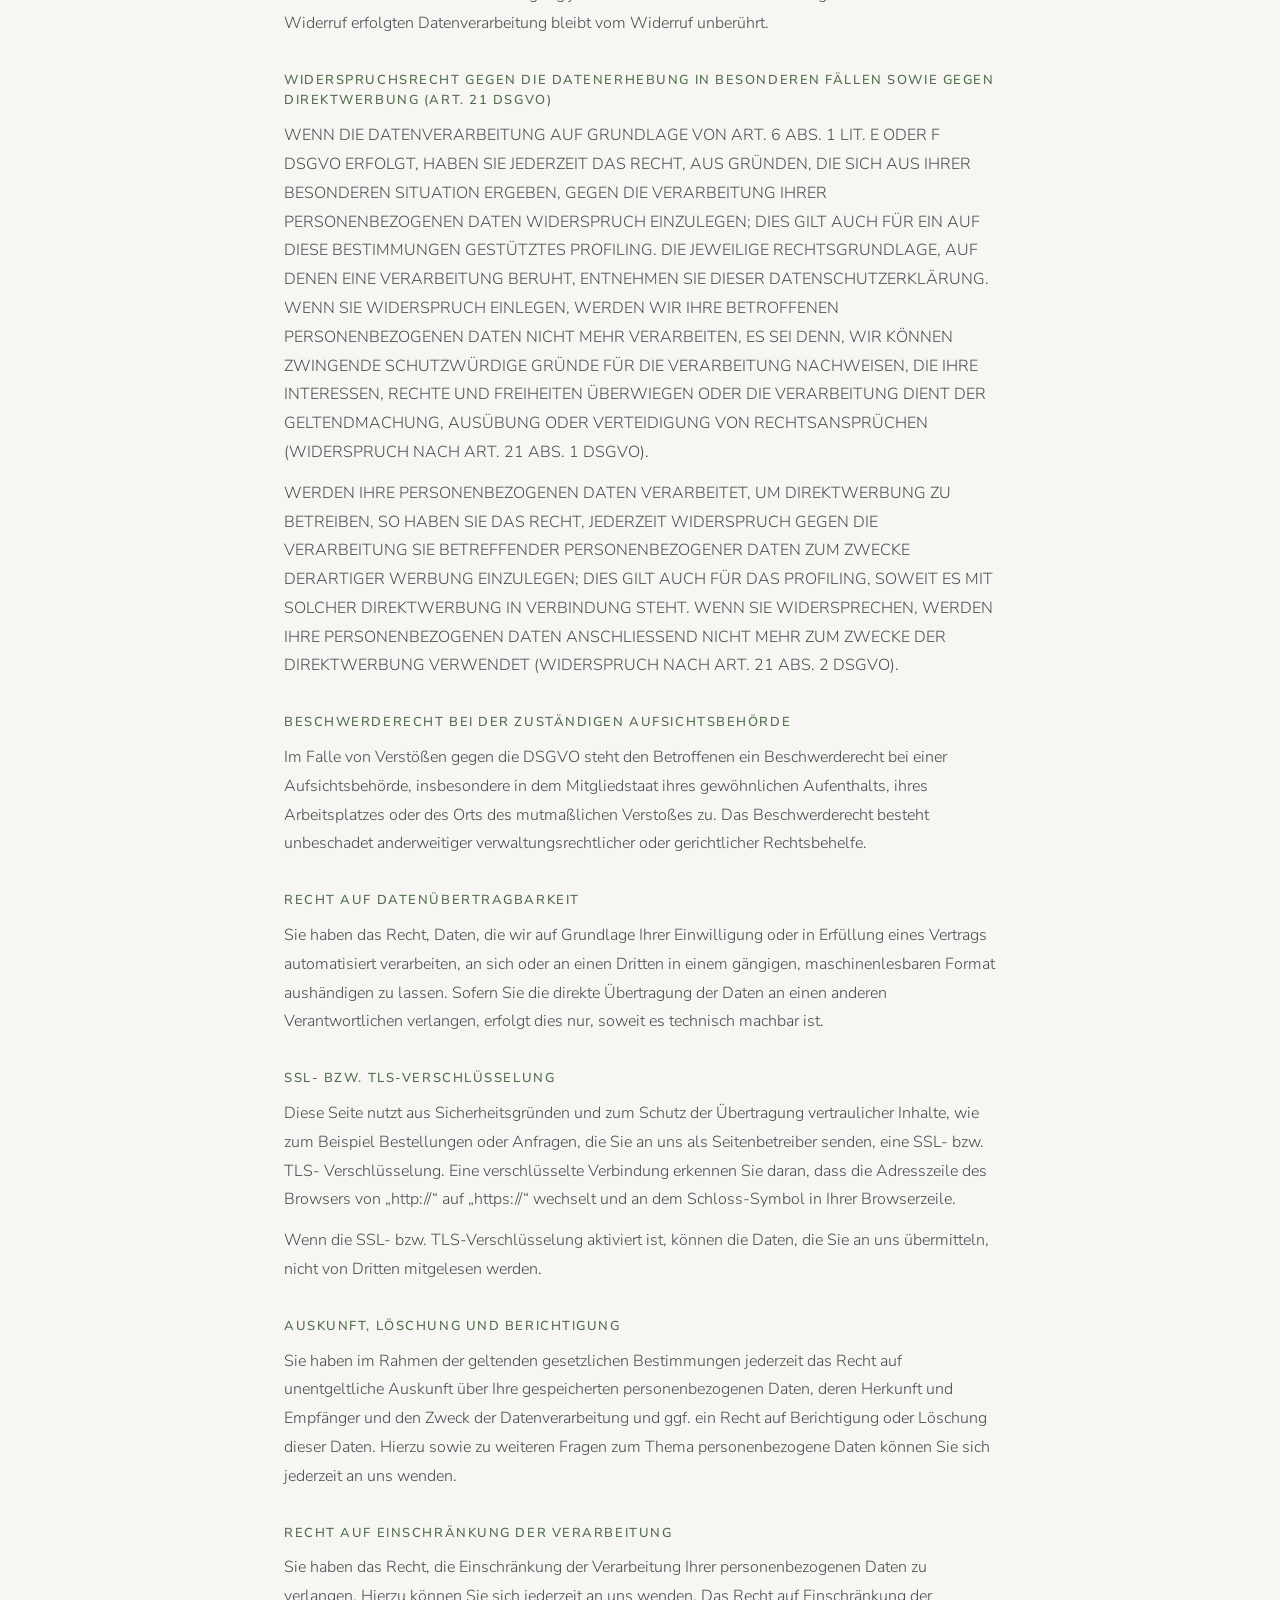
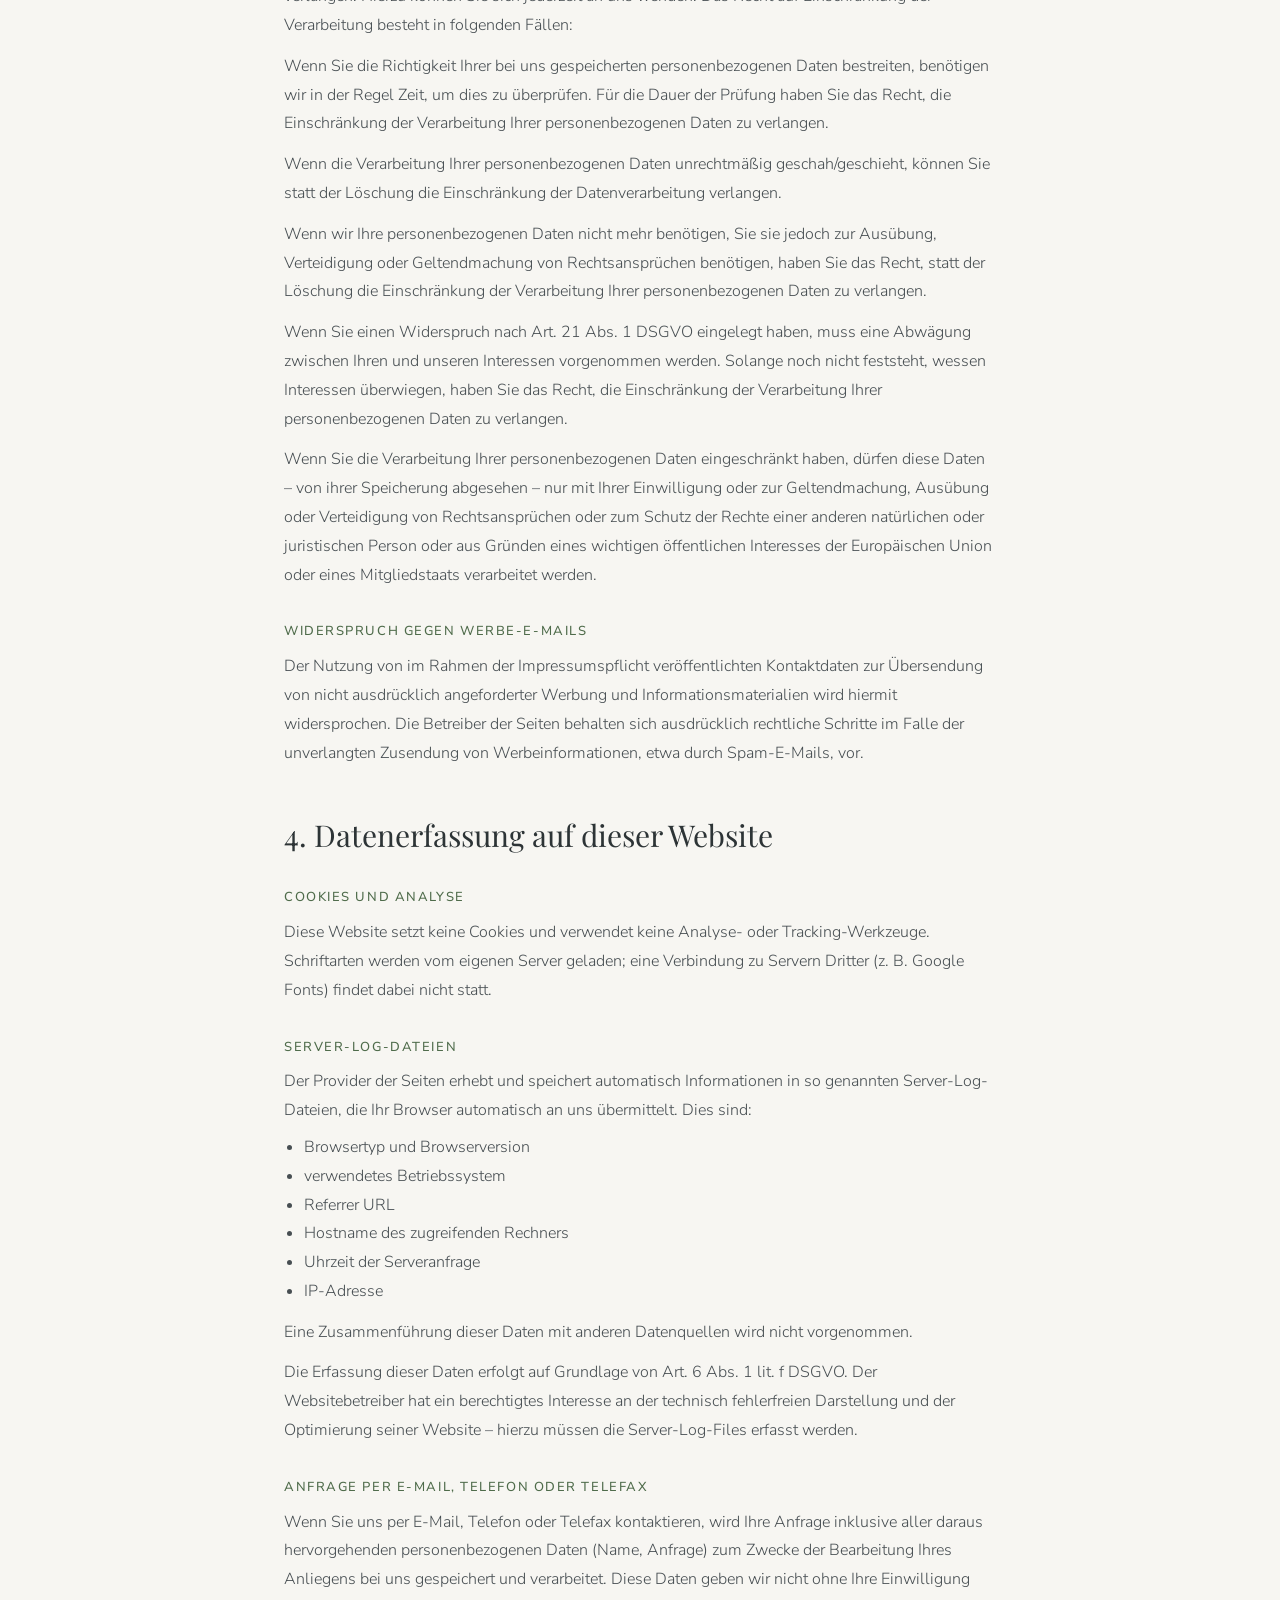
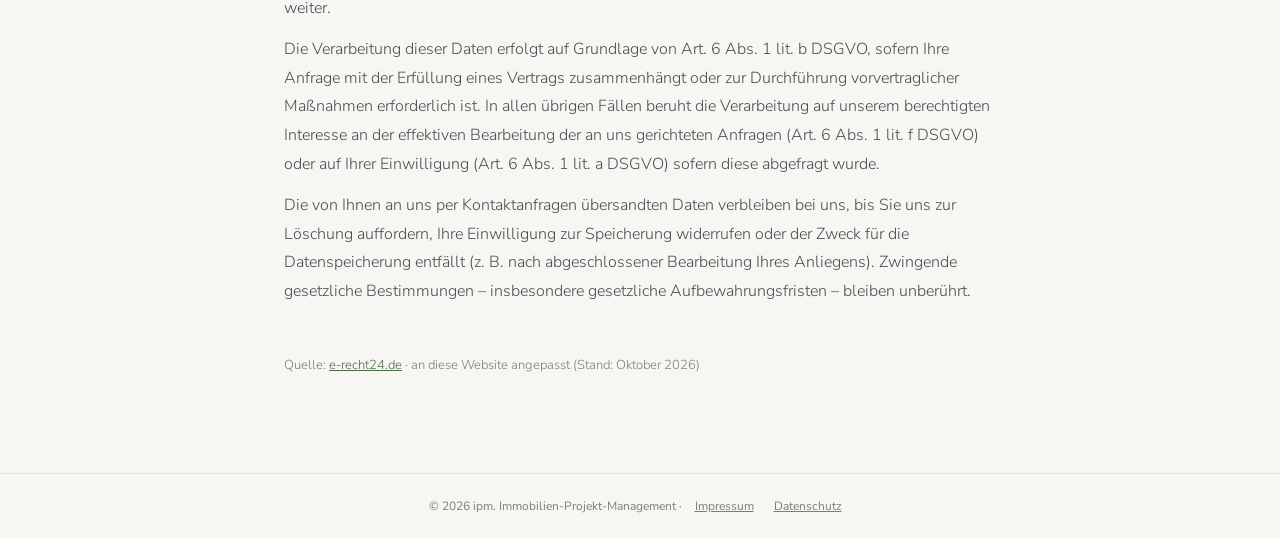
==== commit a67eb047: "Helle Fassung nach Marken-Blatt (image0) + Schalter „Farben umkehren“ Farben #2D3436 / #5E7F5A / #F7" ====
--- a/datenschutz/index.html
+++ b/datenschutz/index.html
@@ -2,27 +2,29 @@
 <html lang="de">
 <head>
 <meta charset="UTF-8">
+<script>try{if(localStorage.getItem('ipm.farben')==='invers')document.documentElement.setAttribute('data-farben','invers')}catch(e){}</script>
 <meta name="viewport" content="width=device-width, initial-scale=1.0">
 <title>Datenschutzerklärung — ipm.</title>
 <link rel="icon" href="../assets/marke-2026-11/favicon.ico" sizes="any">
 <link rel="icon" type="image/png" href="../assets/marke-2026-11/favicon-32.png" sizes="32x32">
 <link rel="apple-touch-icon" href="../assets/marke-2026-11/apple-touch-icon.png">
-<meta name="theme-color" content="#2C3236">
+<meta name="theme-color" content="#FFFFFF">
 <style>
 *, *::before, *::after { box-sizing: border-box; margin: 0; padding: 0; }
 @font-face { font-family: 'Playfair Display'; src: url('../assets/fonts/PlayfairDisplay.ttf') format('truetype'); font-weight: 400 800; font-display: swap; }
 @font-face { font-family: 'Nunito Sans'; src: url('../assets/fonts/NunitoSans.woff2') format('woff2'); font-weight: 200 900; font-display: swap; }
 :root {
-  --bg: #F8F7F3; --text: #2C3236; --text-2: #454545; --ox: #476D49;
+  --bg: #F7F6F2; --text: #2D3436; --text-2: #474E52; --ox: #4E6B4A; --ink-rgb: 45,52,54;
+  --bar-bg: #FFFFFF; --bar-ink-rgb: 45,52,54; --logo-hell: block; --logo-dunkel: none;
   --font-serif: 'Playfair Display', Georgia, serif;
   --font-sans: 'Avenir Next','Nunito Sans',system-ui,sans-serif;
 }
 body { font-family: var(--font-sans); background: var(--bg); color: var(--text); -webkit-font-smoothing: antialiased; }
 a { color: var(--ox); }
-.legal-bar { background: #2C3236; padding: 14px 24px; display: flex; align-items: center; justify-content: space-between; gap: 16px; }
+.legal-bar { background: var(--bar-bg); border-bottom: 1px solid rgba(var(--ink-rgb),.1); padding: 14px 24px; display: flex; align-items: center; justify-content: space-between; gap: 16px; }
 .legal-bar img { height: 30px; width: auto; display: block; }
-.legal-bar .back { font-family: var(--font-sans); font-size: 11px; letter-spacing: .2em; text-transform: uppercase; color: rgba(255,255,255,.85); text-decoration: none; }
-.legal-bar .back:hover { color: #fff; }
+.legal-bar .back { font-family: var(--font-sans); font-size: 11px; letter-spacing: .2em; text-transform: uppercase; color: rgba(var(--bar-ink-rgb),.85); text-decoration: none; }
+.legal-bar .back:hover { color: var(--ox); }
 main { max-width: 760px; margin: 0 auto; padding: 72px 24px 96px; }
 h1 { font-family: var(--font-serif); font-weight: 400; font-size: clamp(34px, 5vw, 56px); line-height: 1.1; margin-bottom: 40px; overflow-wrap: anywhere; }
 h2 { font-family: var(--font-serif); font-weight: 400; font-size: clamp(22px, 2.6vw, 30px); margin: 48px 0 16px; }
@@ -31,15 +33,20 @@
 p + p { margin-top: 12px; }
 ul { margin: 8px 0 12px 20px; }
 strong { font-weight: 400; color: var(--text); }
-.legal-source { margin-top: 48px; font-size: 13px; color: #888; }
-footer { border-top: 1px solid rgba(0,0,0,.08); padding: 24px; text-align: center; font-size: 12px; color: rgba(0,0,0,.5); }
+.legal-source { margin-top: 48px; font-size: 13px; color: rgba(var(--ink-rgb),.62); }
+footer { border-top: 1px solid rgba(var(--ink-rgb),.1); padding: 24px; text-align: center; font-size: 12px; color: rgba(var(--ink-rgb),.62); }
 footer a { color: inherit; margin: 0 10px; }
+/* Farbsatz invers (Schalter auf den Hauptseiten, Wahl in localStorage „ipm.farben“) */
+html[data-farben="invers"] { --bg: #2D3436; --text: #F7F6F2; --text-2: #D2D5D2; --ox: #93B48E; --ink-rgb: 247,246,242;
+  --bar-bg: #23292C; --bar-ink-rgb: 247,246,242; --logo-hell: none; --logo-dunkel: block; color-scheme: dark; }
+.logo-auf-hell { display: var(--logo-hell) !important; }
+.logo-auf-dunkel { display: var(--logo-dunkel) !important; }
 @media print { .legal-bar { display: none; } }
 </style>
 </head>
 <body>
 <header class="legal-bar">
-  <a href="../"><img src="../assets/marke-2026-11/ipm-logo-kompakt-dunkel.png" alt="ipm. — zur Startseite" width="600" height="226"></a>
+  <a href="../"><img class="logo-auf-hell" src="../assets/marke-2026-11/ipm-logo-kompakt-auf-hell.png" alt="ipm. — zur Startseite" width="600" height="226"><img class="logo-auf-dunkel" src="../assets/marke-2026-11/ipm-logo-kompakt-auf-dunkel.png" alt="ipm. — zur Startseite" width="600" height="226"></a>
   <a class="back" href="../">&larr; Zur Startseite</a>
 </header>
 <main>
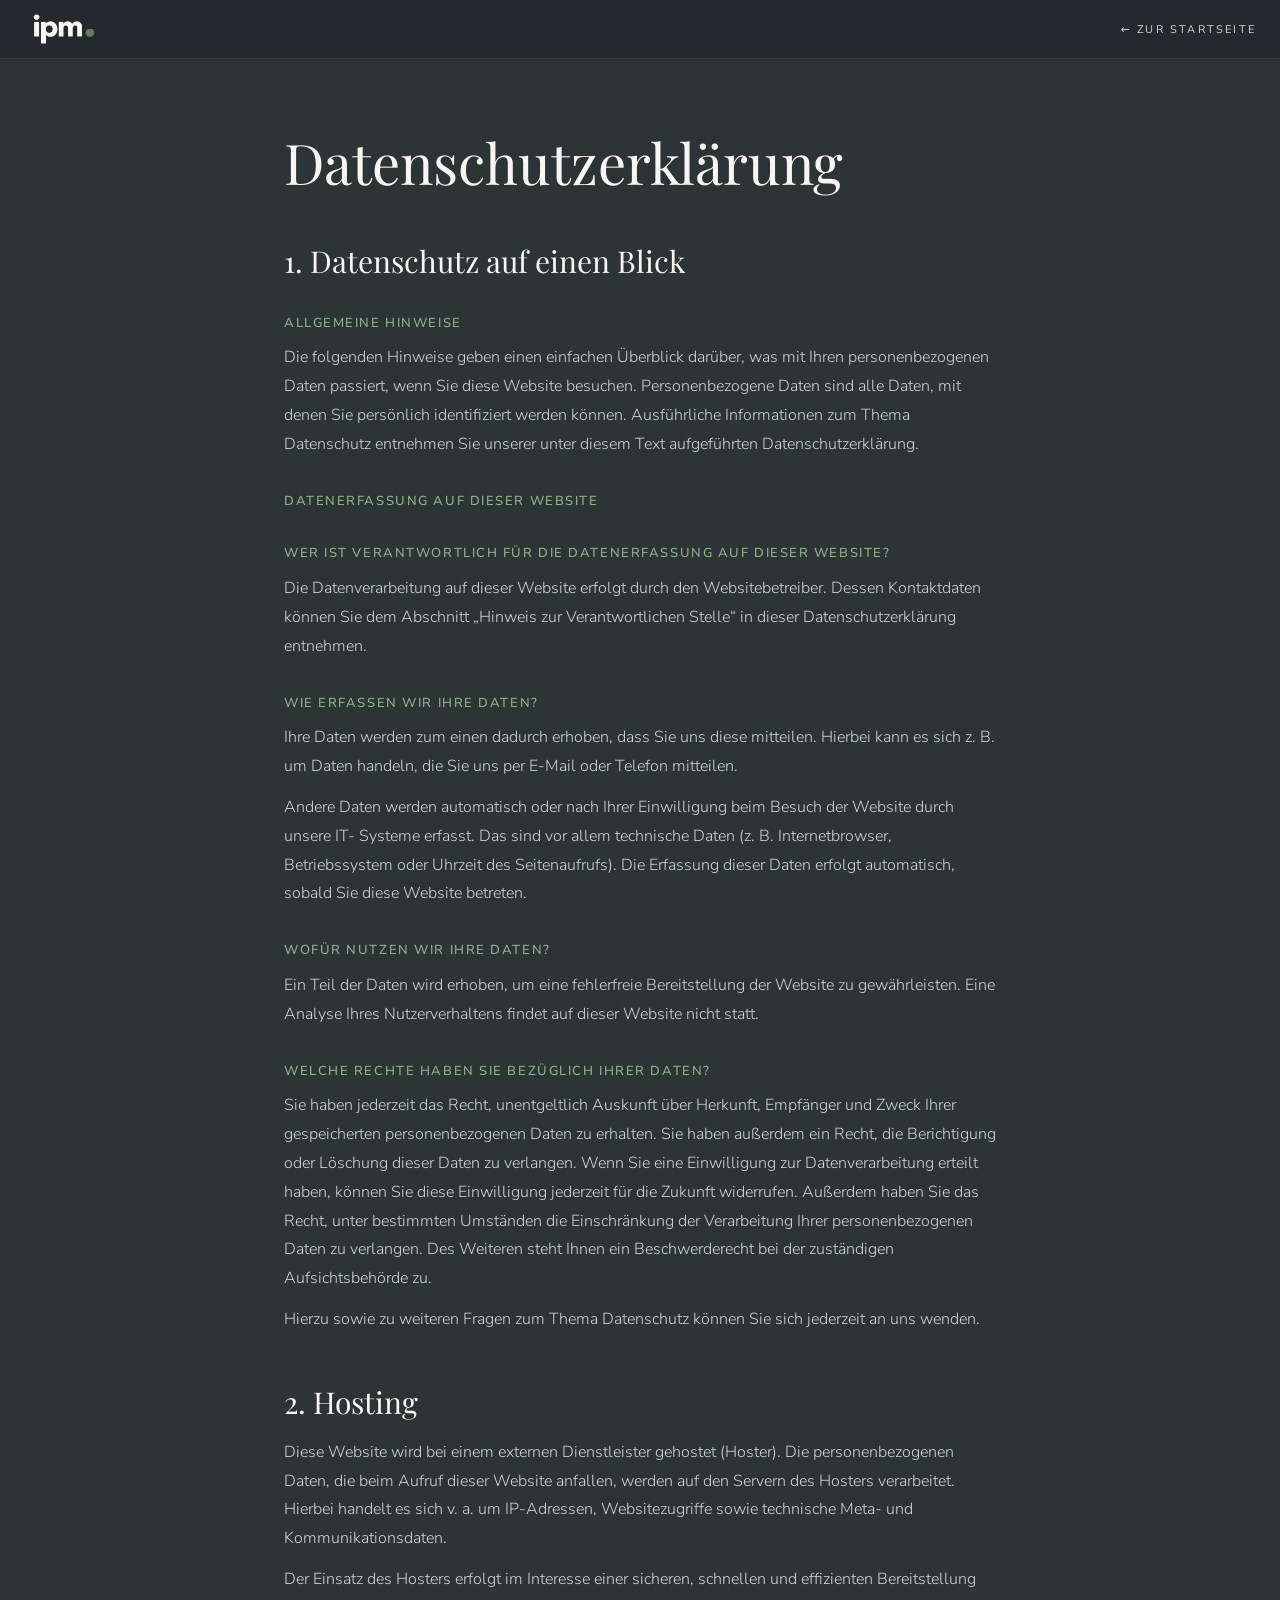
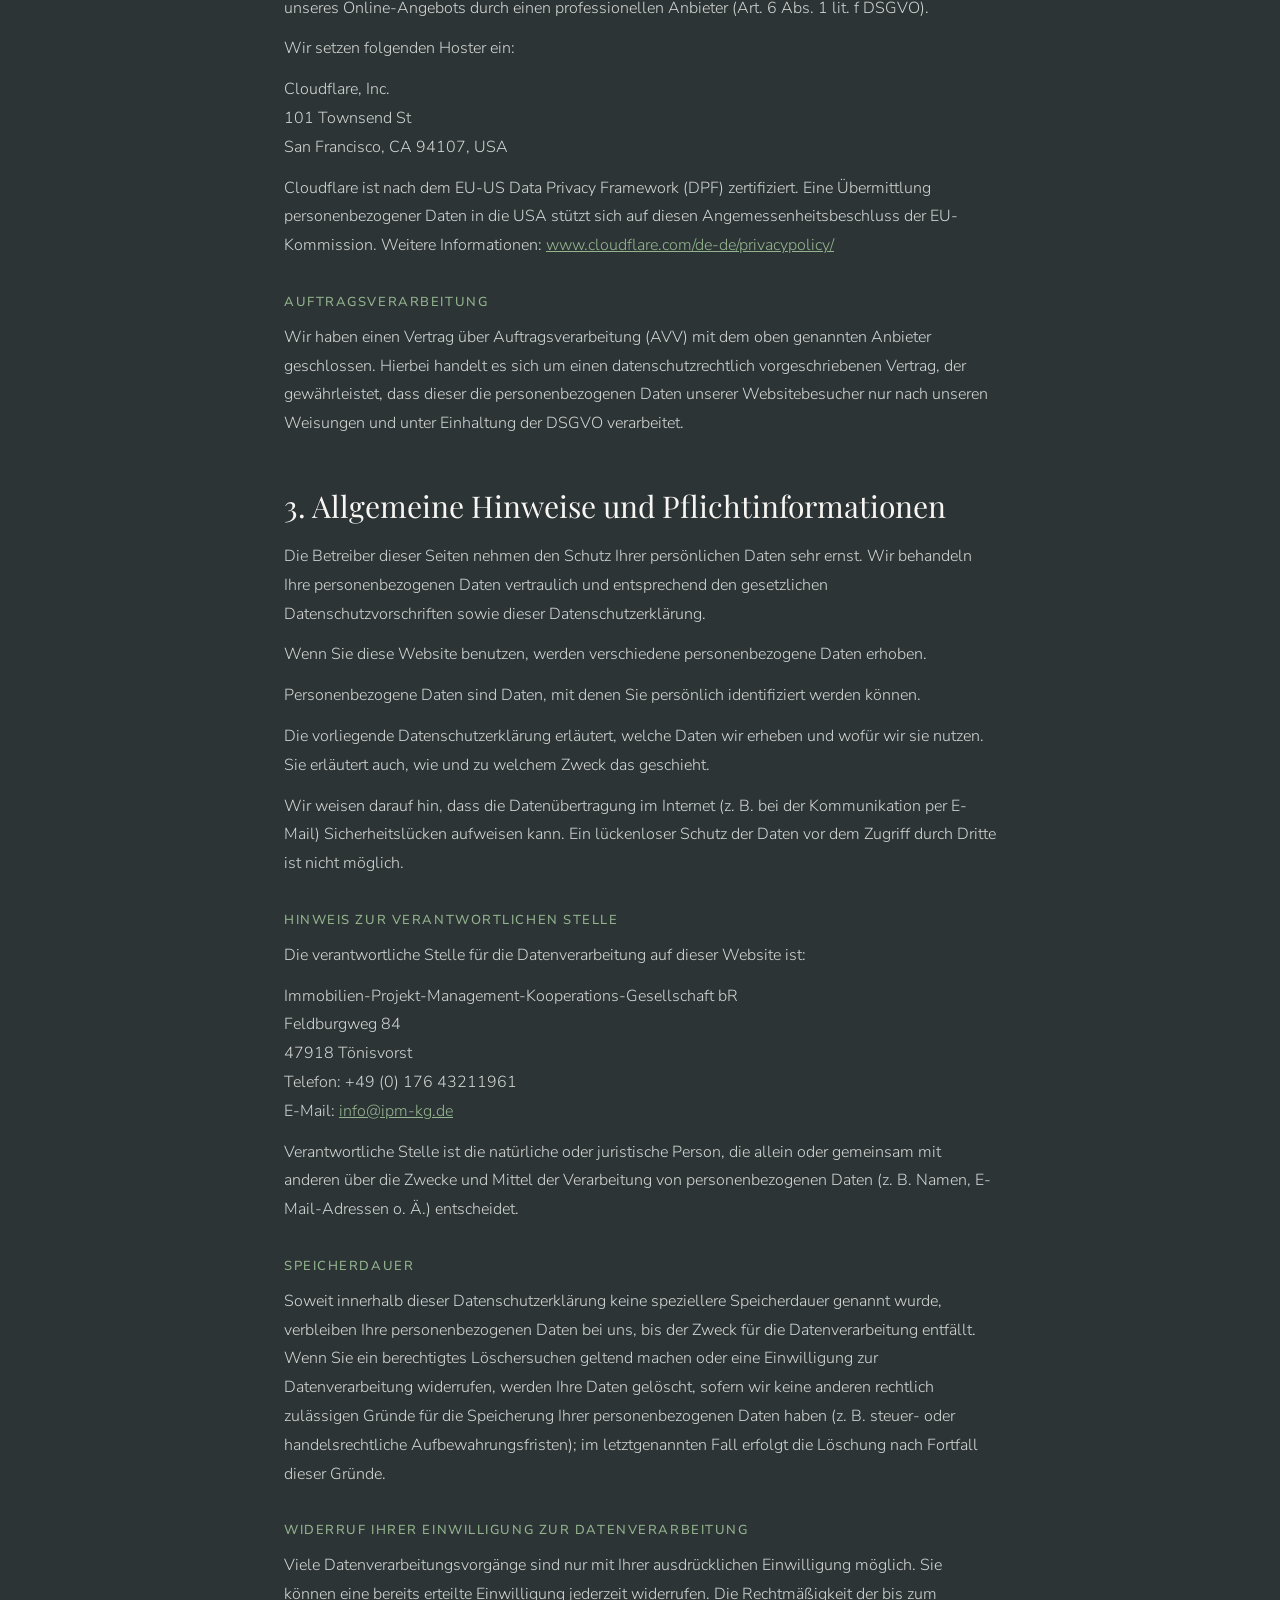
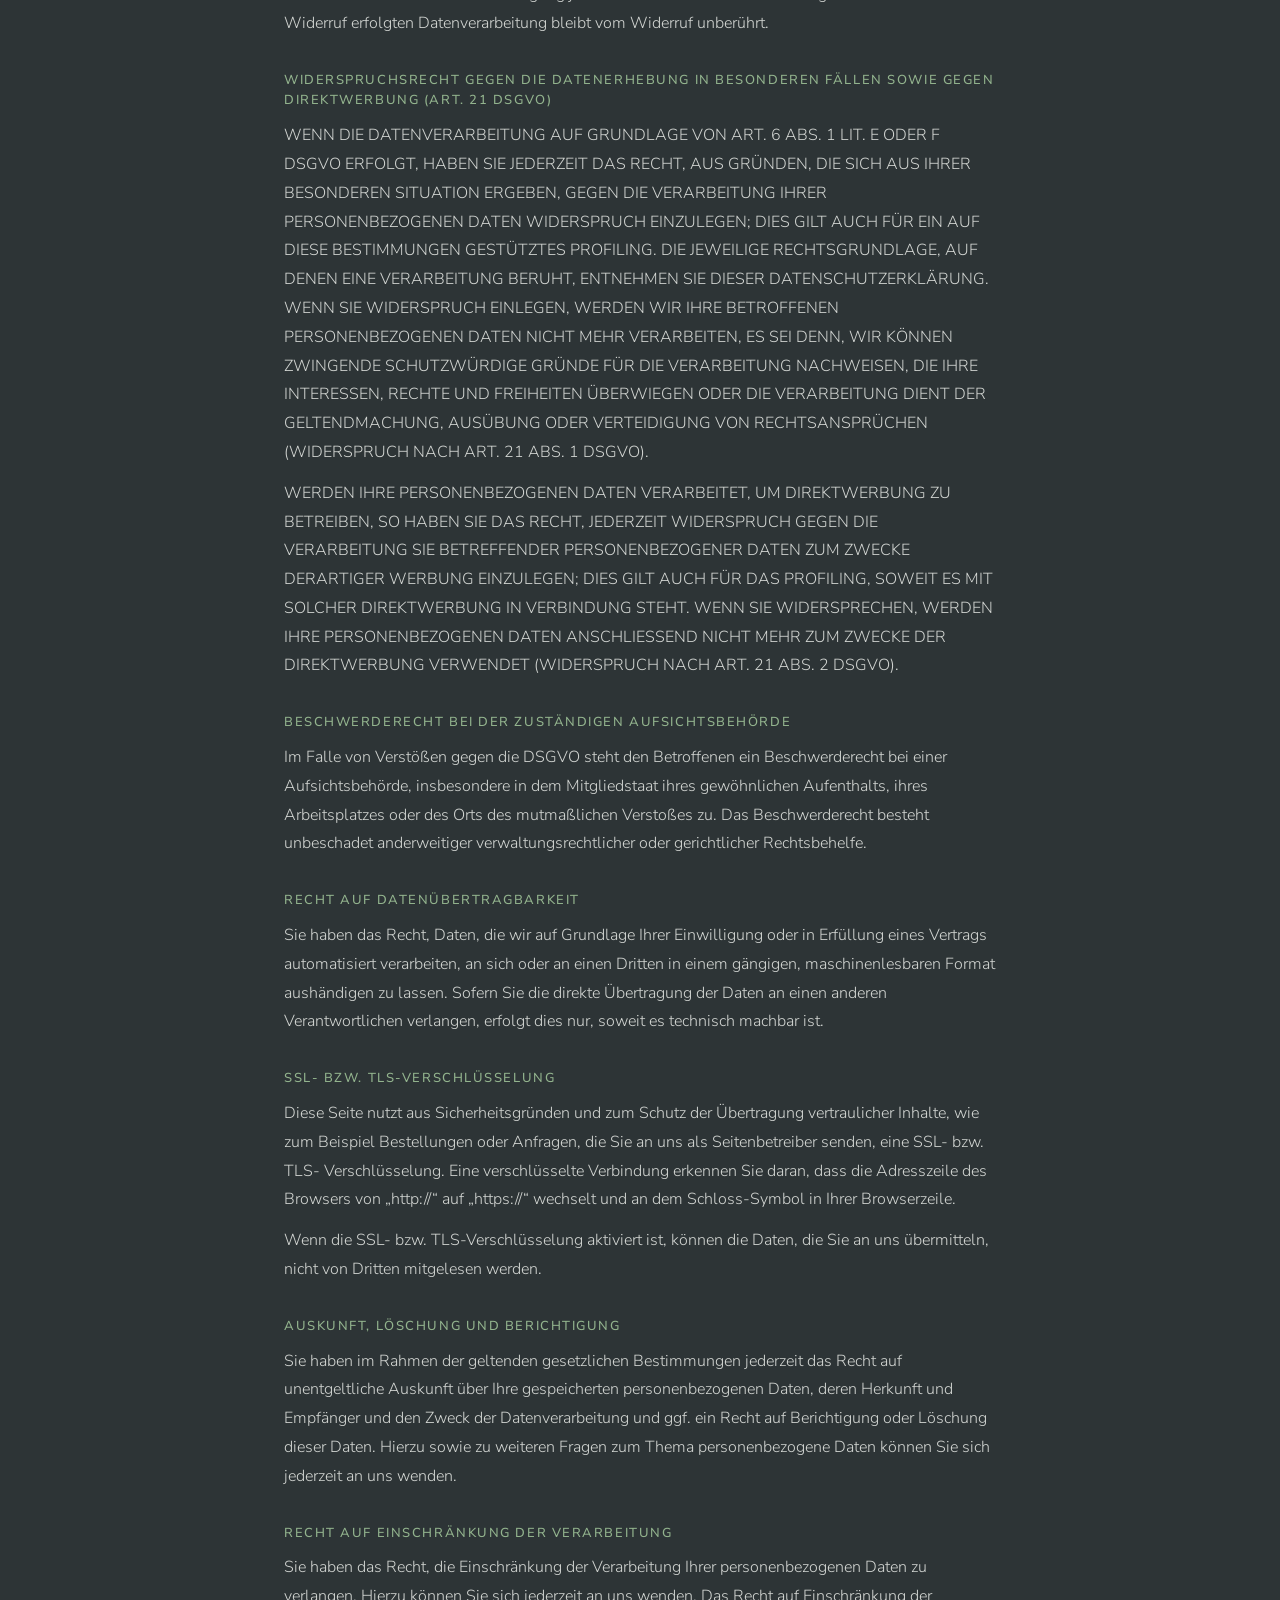
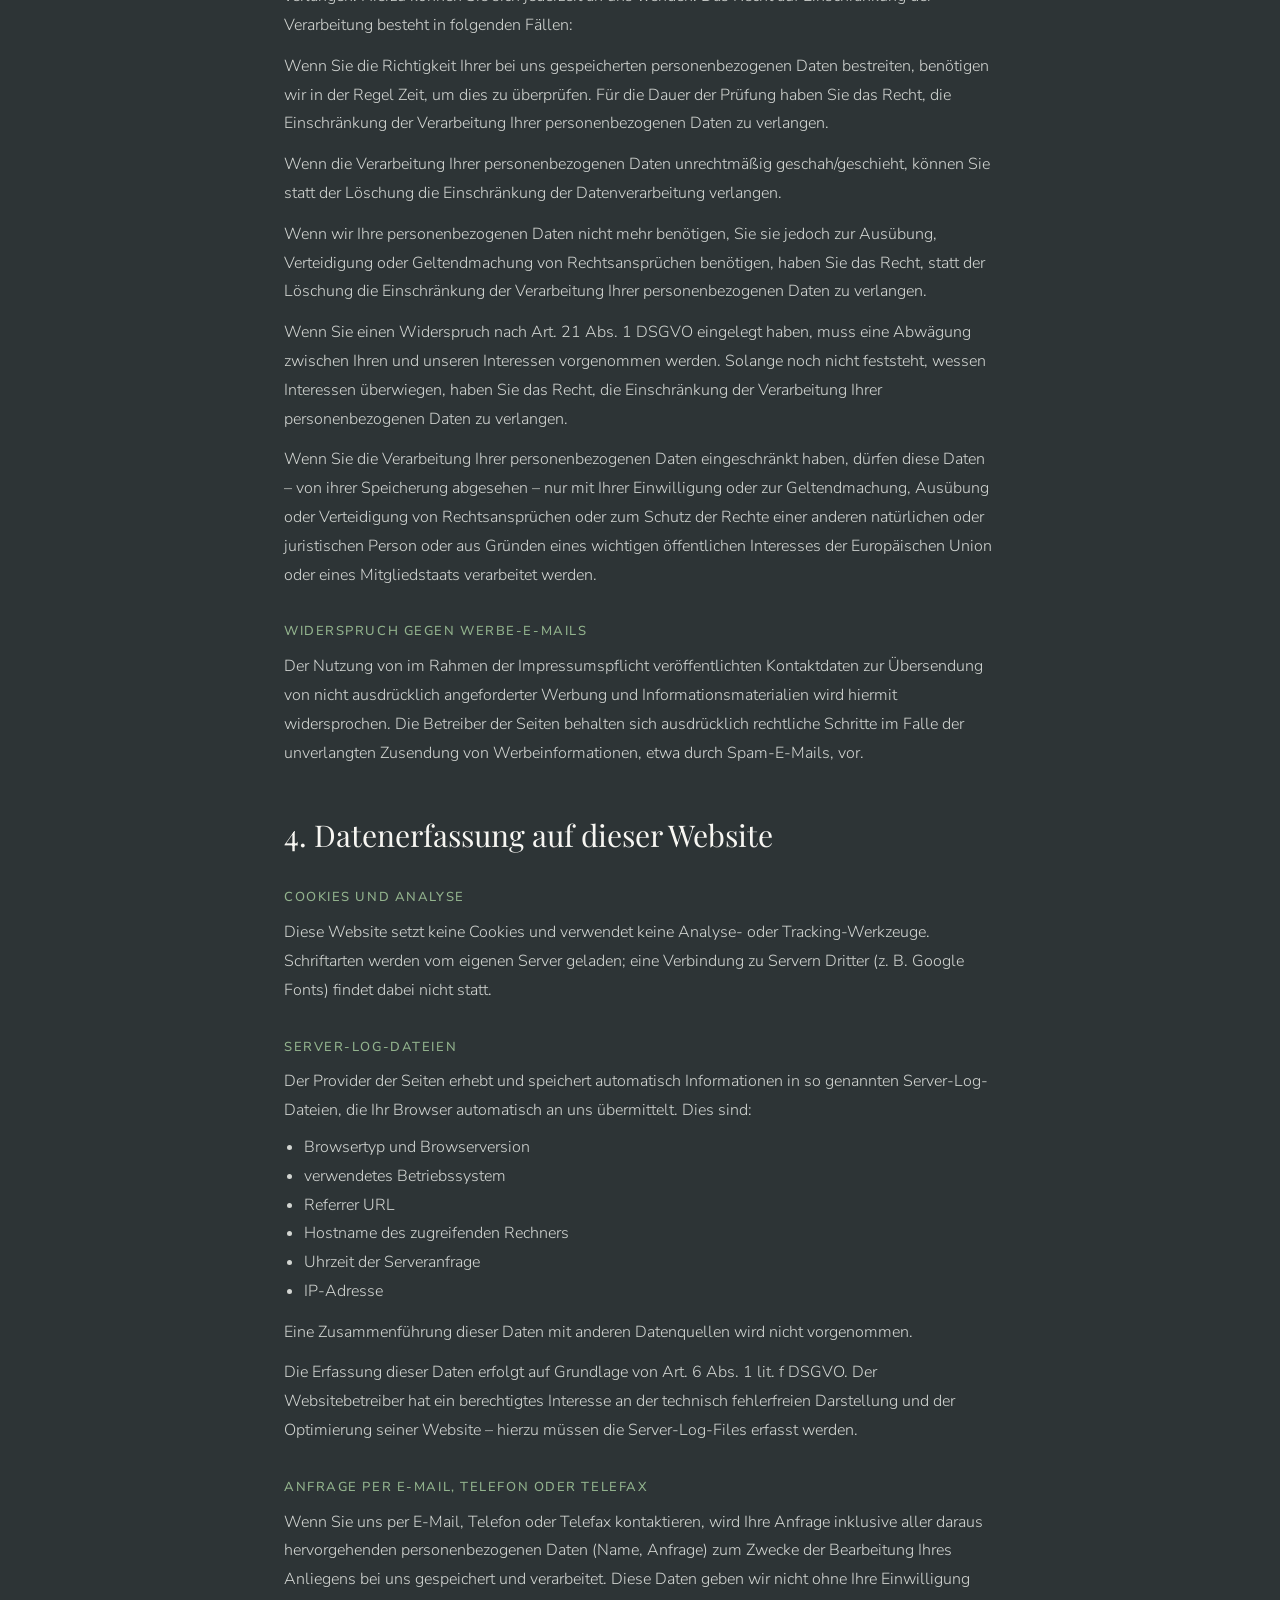
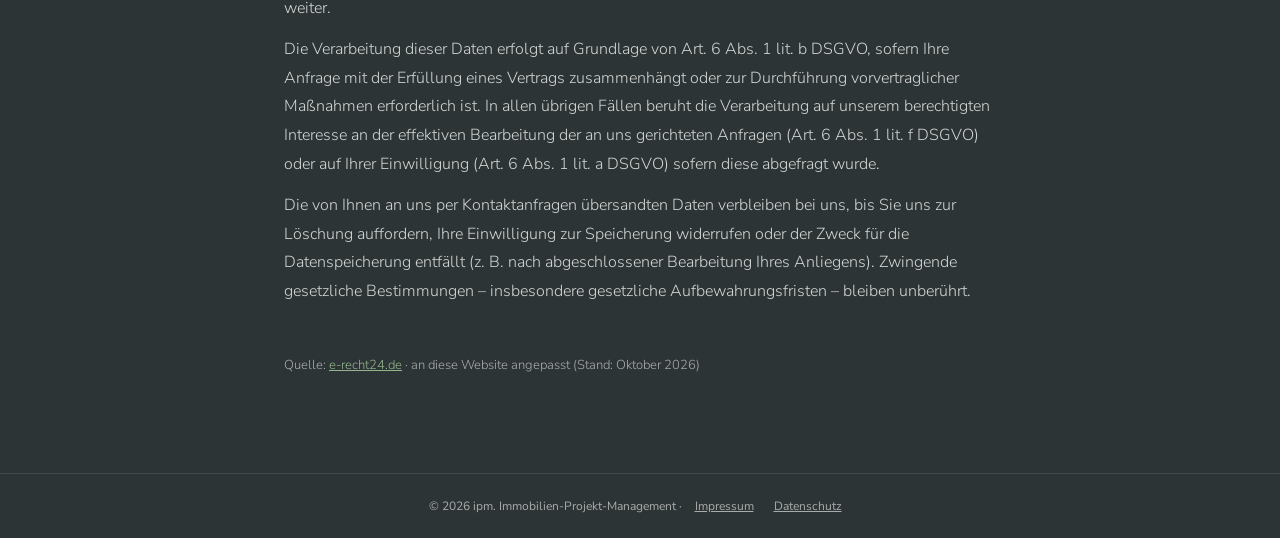
==== commit 199361f2: "Dunkle Fassung fest, breitere Sidebar mit Logo samt Schriftzug, ipm.-Wortmarke - Sidebar 144 → 208 p" ====
--- a/datenschutz/index.html
+++ b/datenschutz/index.html
@@ -1,14 +1,13 @@
 <!DOCTYPE html>
-<html lang="de">
+<html lang="de" data-farben="invers">
 <head>
 <meta charset="UTF-8">
-<script>try{if(localStorage.getItem('ipm.farben')==='invers')document.documentElement.setAttribute('data-farben','invers')}catch(e){}</script>
 <meta name="viewport" content="width=device-width, initial-scale=1.0">
 <title>Datenschutzerklärung — ipm.</title>
 <link rel="icon" href="../assets/marke-2026-11/favicon.ico" sizes="any">
 <link rel="icon" type="image/png" href="../assets/marke-2026-11/favicon-32.png" sizes="32x32">
 <link rel="apple-touch-icon" href="../assets/marke-2026-11/apple-touch-icon.png">
-<meta name="theme-color" content="#FFFFFF">
+<meta name="theme-color" content="#23292C">
 <style>
 *, *::before, *::after { box-sizing: border-box; margin: 0; padding: 0; }
 @font-face { font-family: 'Playfair Display'; src: url('../assets/fonts/PlayfairDisplay.ttf') format('truetype'); font-weight: 400 800; font-display: swap; }
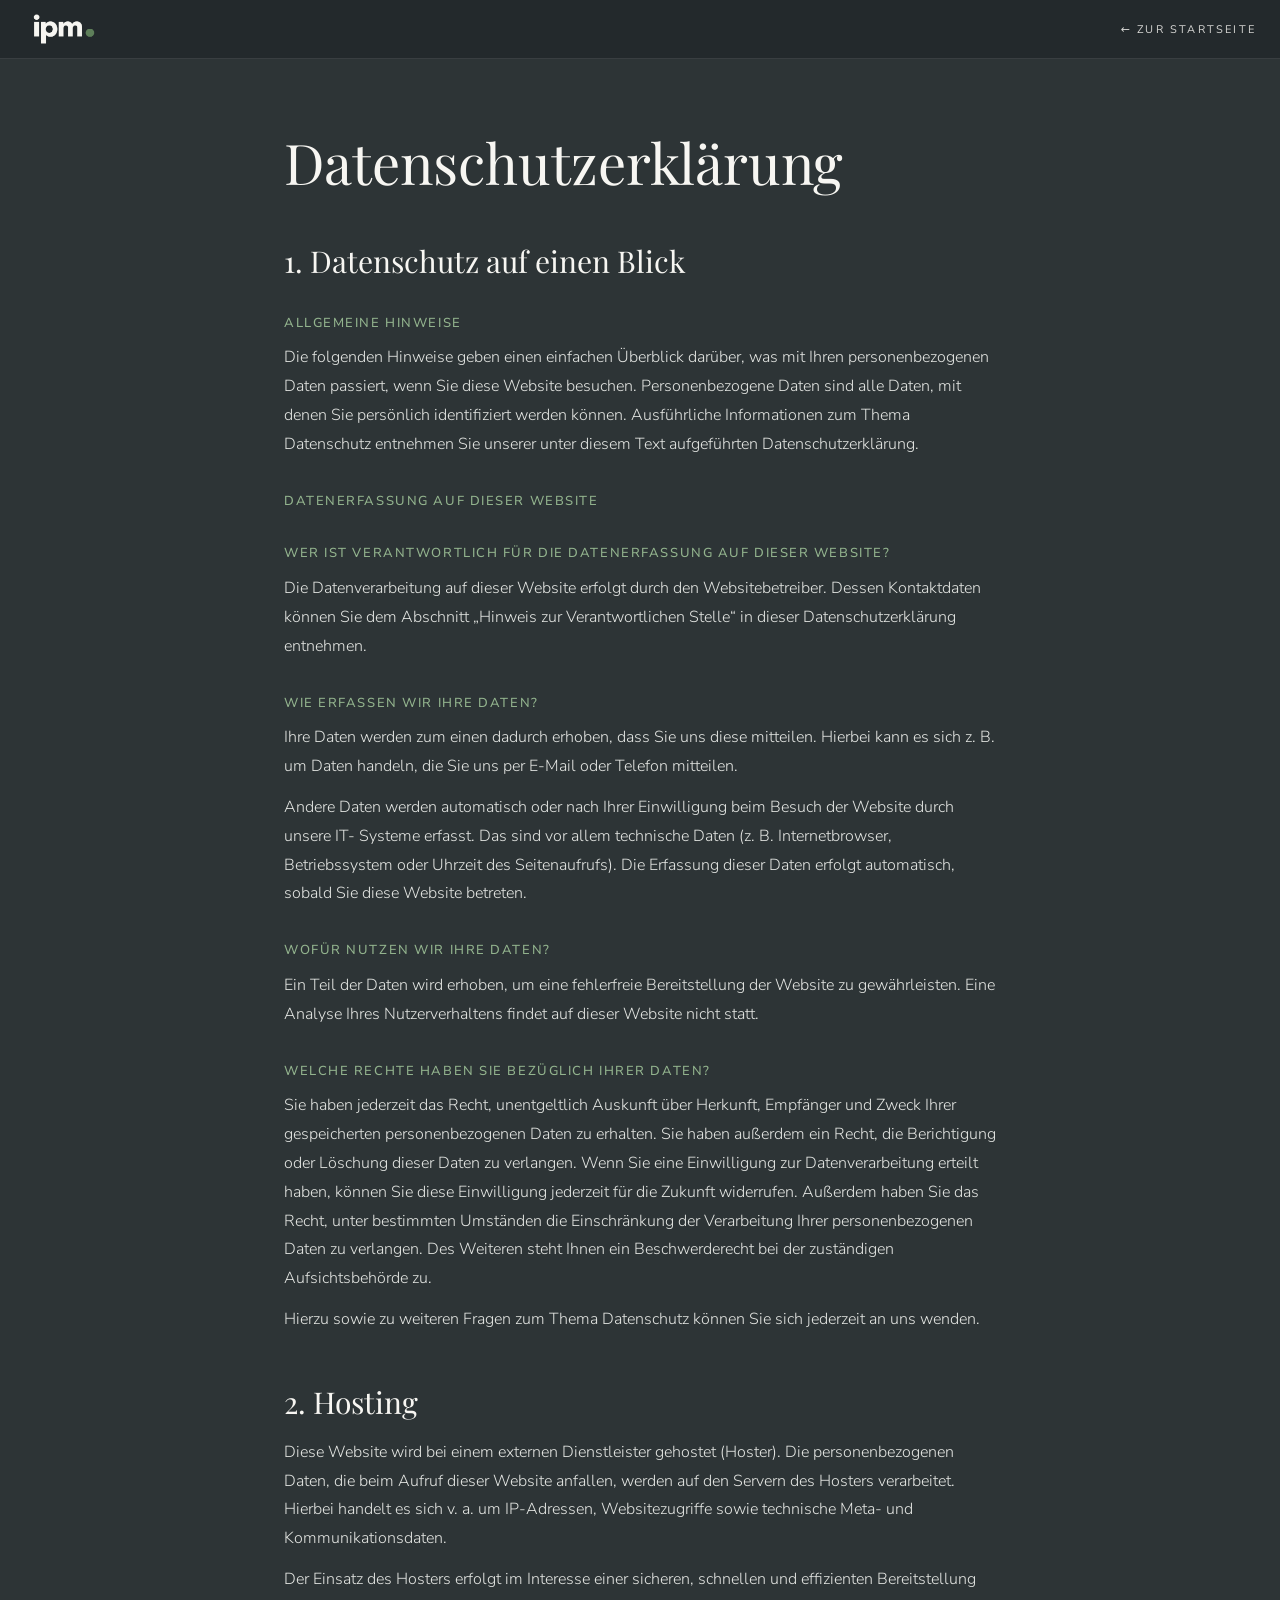
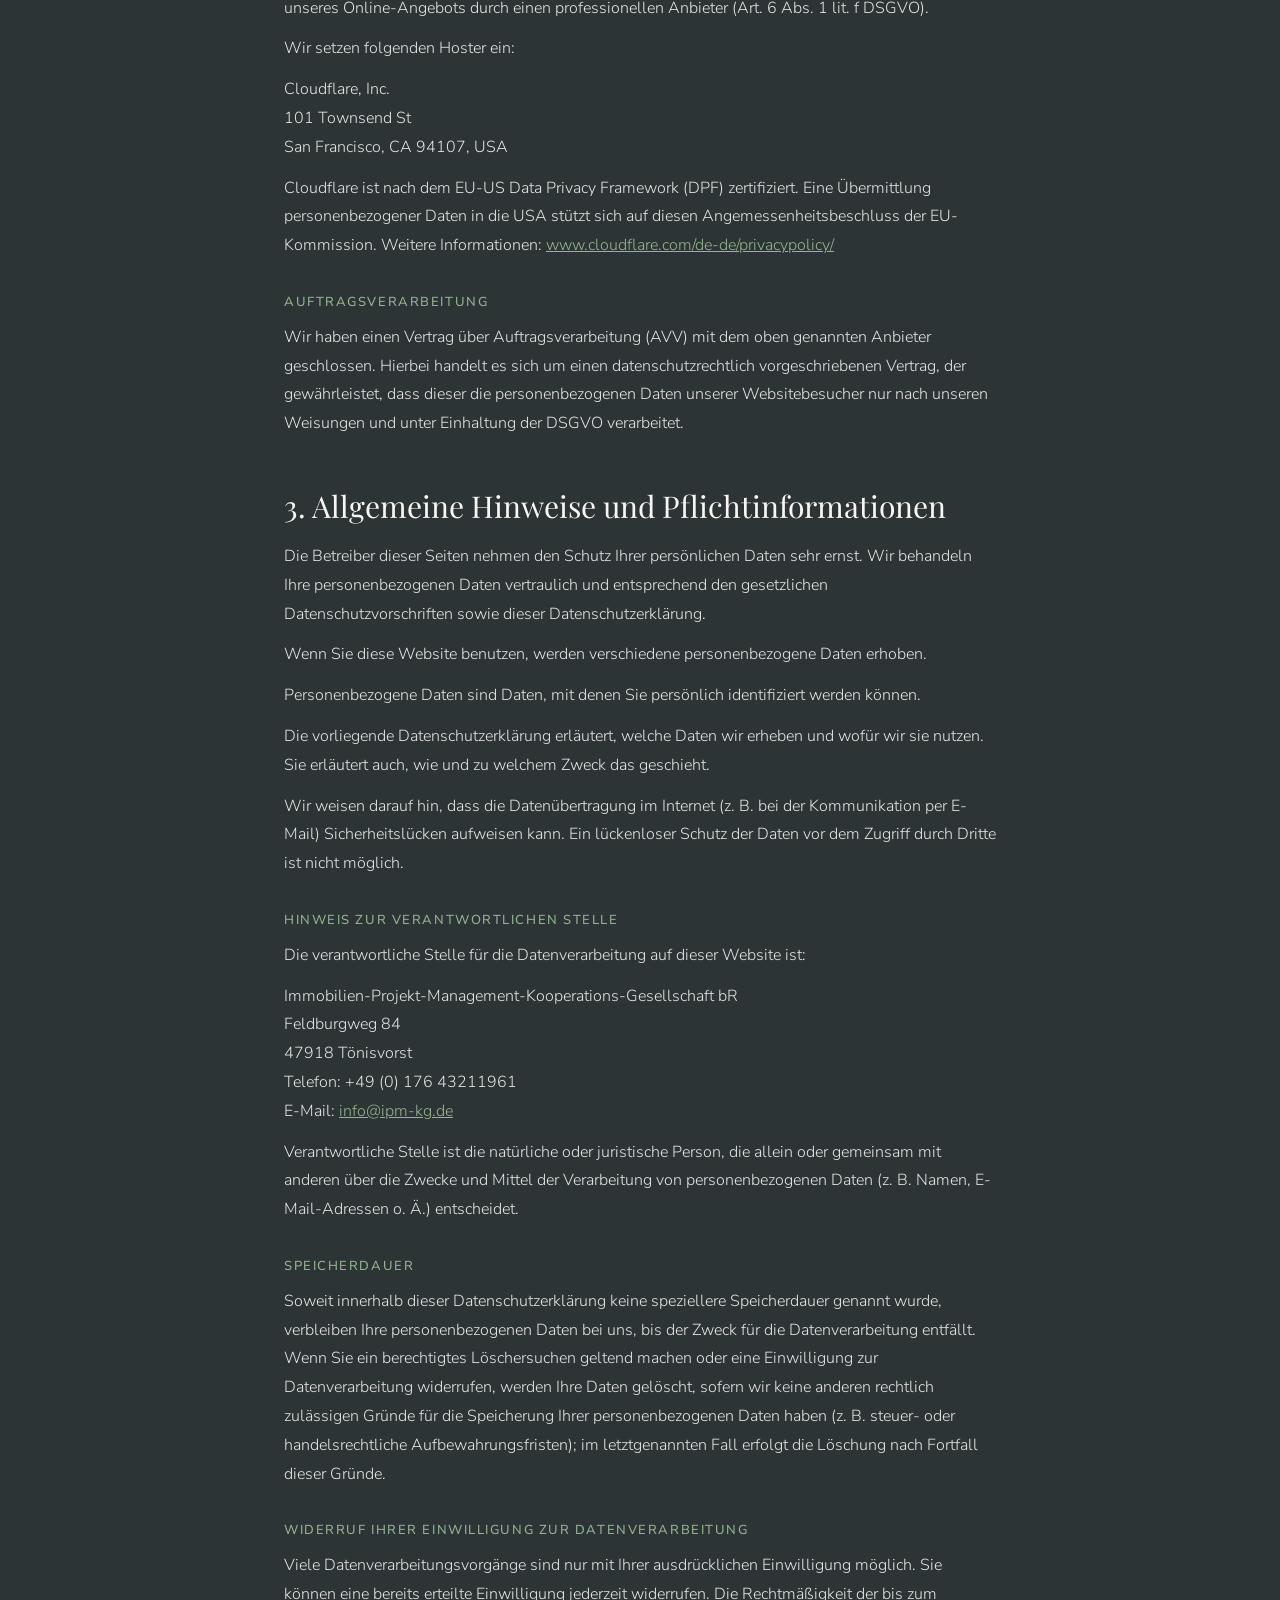
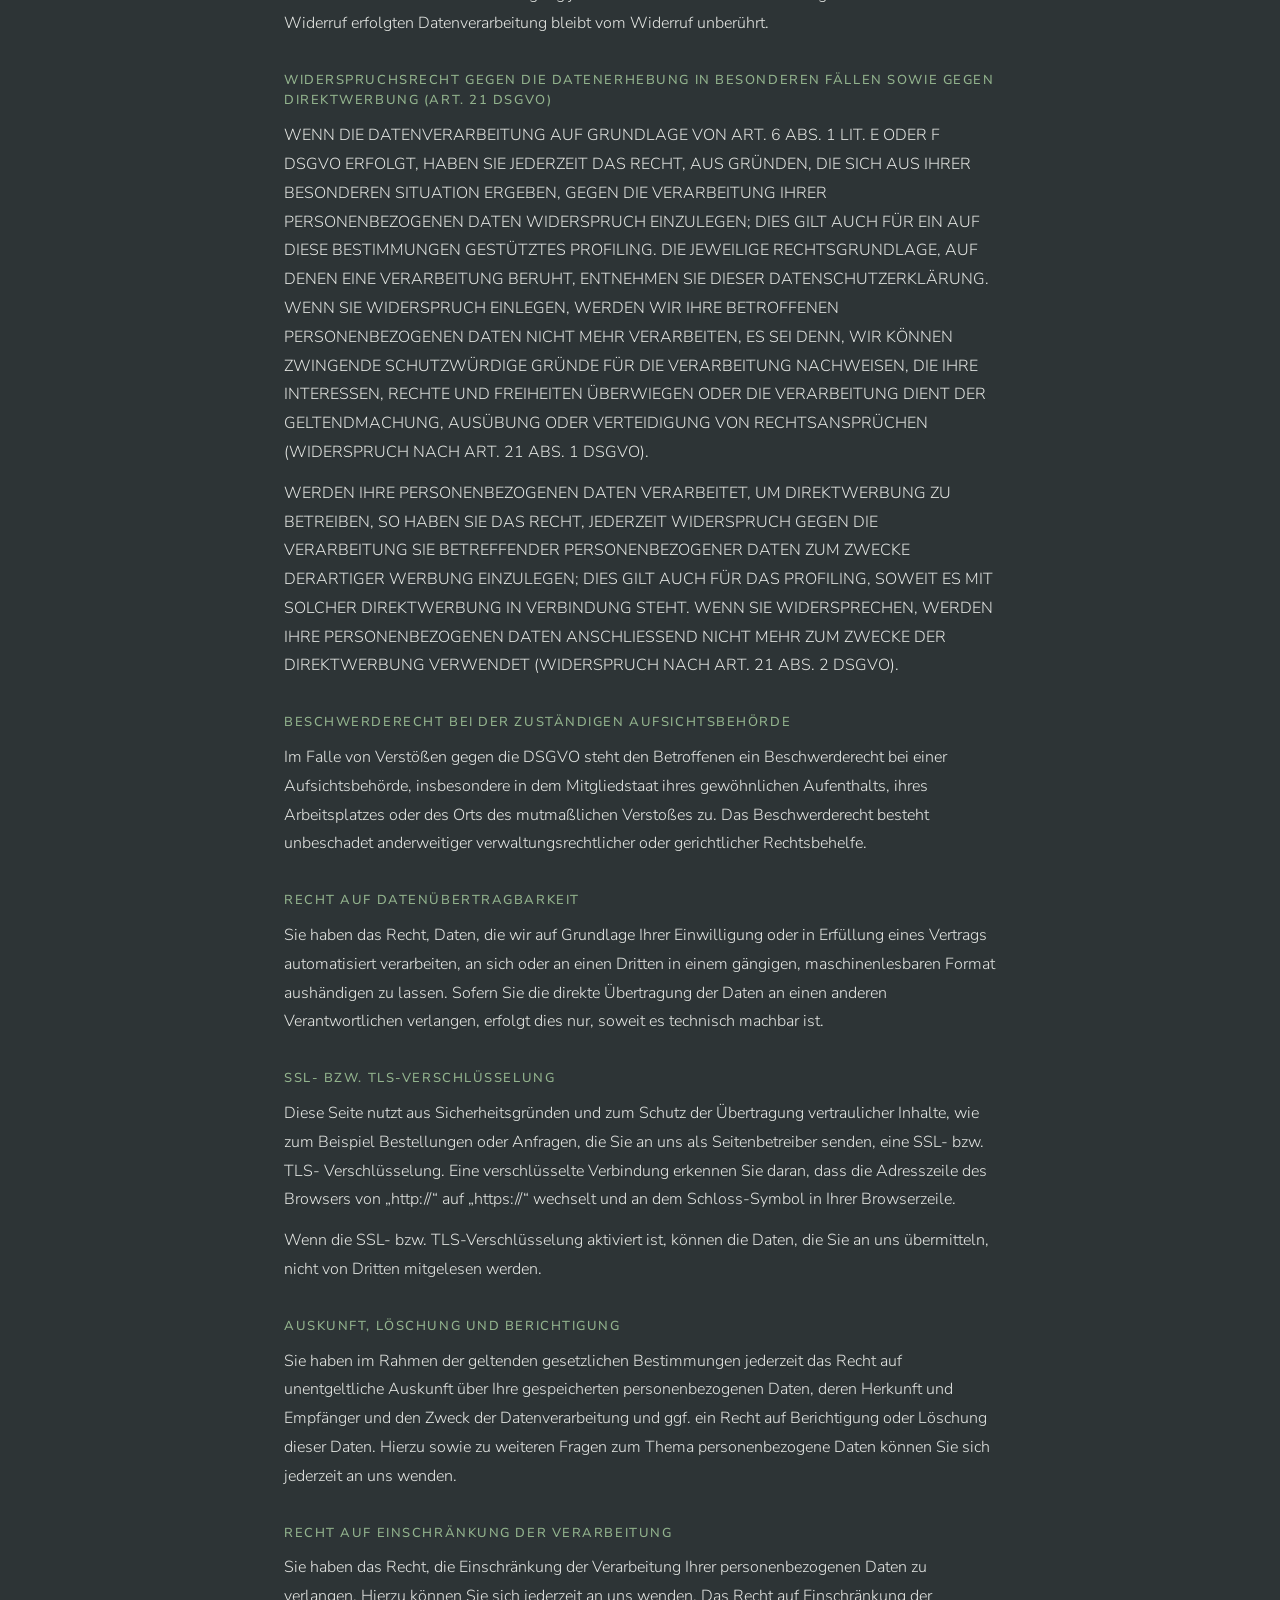
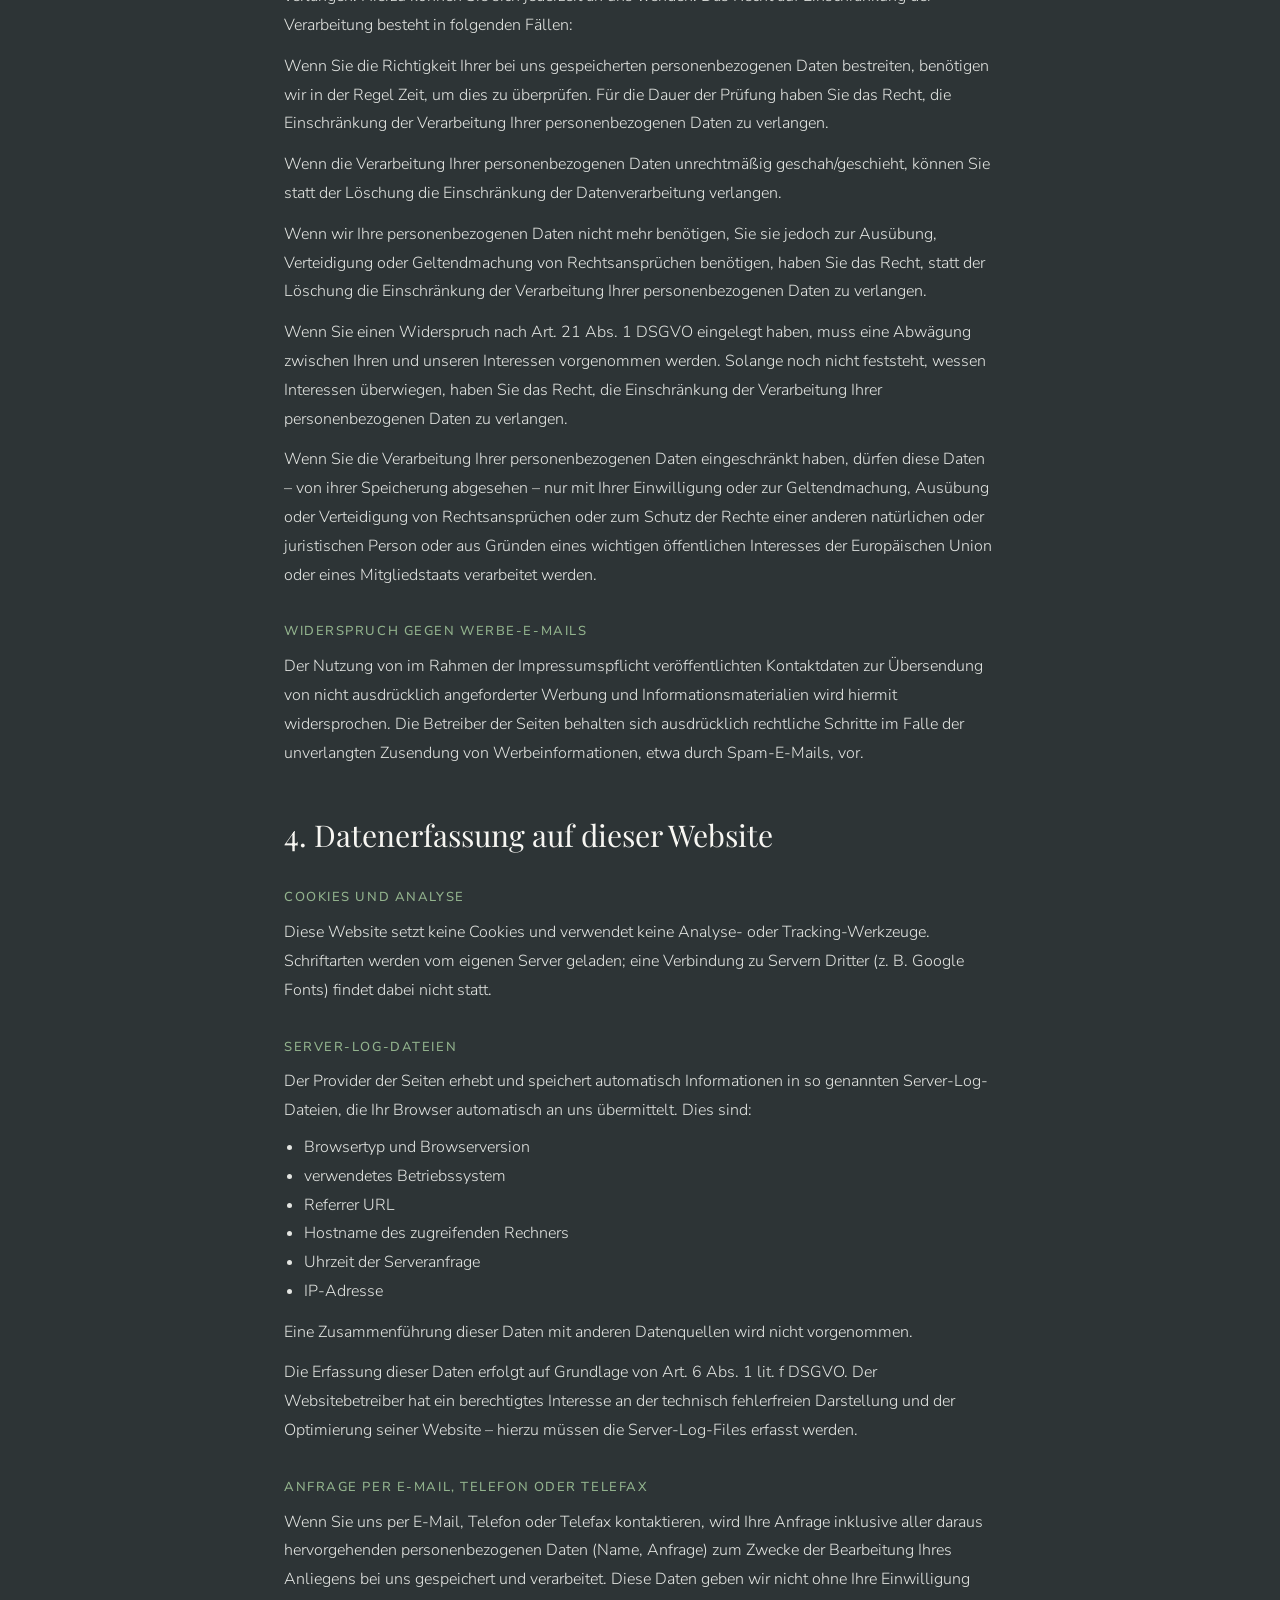
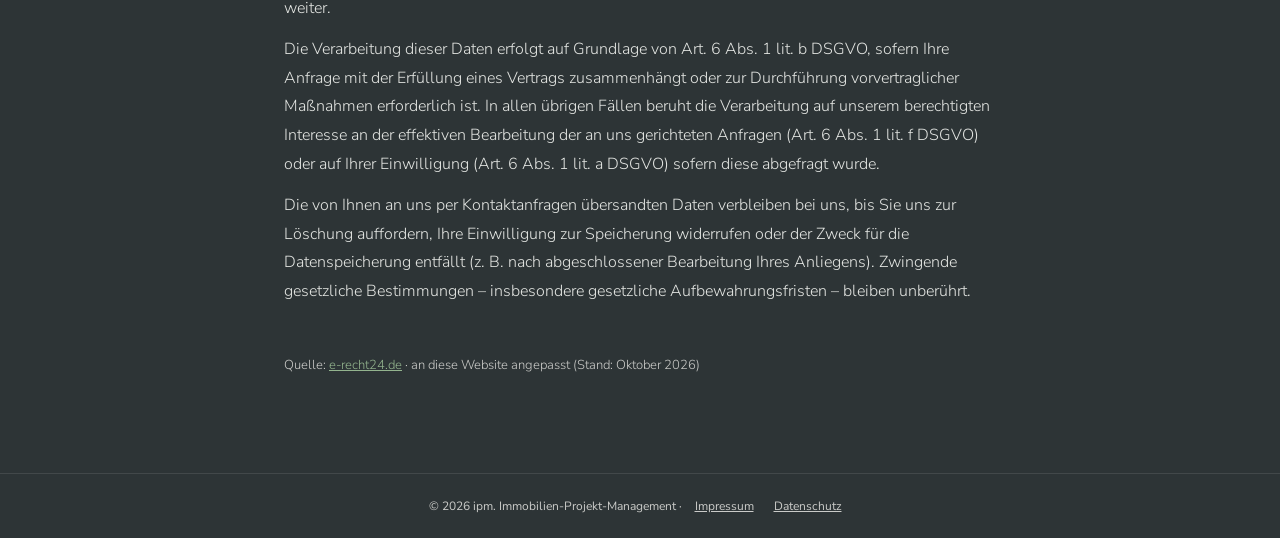
==== commit a9d34222: "Handy: ganzes Hero-Video, lesbarer Text, größere Tap-Ziele; Impressum aktualisiert Heinz fand den Te" ====
--- a/datenschutz/index.html
+++ b/datenschutz/index.html
@@ -32,14 +32,25 @@
 p + p { margin-top: 12px; }
 ul { margin: 8px 0 12px 20px; }
 strong { font-weight: 400; color: var(--text); }
-.legal-source { margin-top: 48px; font-size: 13px; color: rgba(var(--ink-rgb),.62); }
-footer { border-top: 1px solid rgba(var(--ink-rgb),.1); padding: 24px; text-align: center; font-size: 12px; color: rgba(var(--ink-rgb),.62); }
+.legal-source { margin-top: 48px; font-size: 13px; color: rgba(var(--ink-rgb),.78); }
+footer { border-top: 1px solid rgba(var(--ink-rgb),.1); padding: 24px; text-align: center; font-size: 12px; color: rgba(var(--ink-rgb),.78); }
 footer a { color: inherit; margin: 0 10px; }
 /* Farbsatz invers (Schalter auf den Hauptseiten, Wahl in localStorage „ipm.farben“) */
-html[data-farben="invers"] { --bg: #2D3436; --text: #F7F6F2; --text-2: #D2D5D2; --ox: #93B48E; --ink-rgb: 247,246,242;
+html[data-farben="invers"] { --bg: #2D3436; --text: #F7F6F2; --text-2: #E3E5E2; --ox: #93B48E; --ink-rgb: 247,246,242;
   --bar-bg: #23292C; --bar-ink-rgb: 247,246,242; --logo-hell: none; --logo-dunkel: block; color-scheme: dark; }
 .logo-auf-hell { display: var(--logo-hell) !important; }
 .logo-auf-dunkel { display: var(--logo-dunkel) !important; }
+.subtitle { margin: -24px 0 8px; font-family: var(--font-sans); font-size: 12px; font-weight: 500; letter-spacing: .2em; text-transform: uppercase; color: var(--ox); line-height: 1.6; }
+/* Handy (18.11.26): Fließtext normale Stärke, Tap-Ziele mind. 44 px */
+@media (max-width: 960px) {
+  p, li { font-weight: 400; line-height: 1.75; }
+  .legal-bar { padding-top: 4px; padding-bottom: 4px; }
+  .legal-bar > a:first-child { display: flex; align-items: center; min-height: 44px; }
+  .legal-bar .back { display: inline-flex; align-items: center; min-height: 44px; font-size: 12px; }
+  footer { font-size: 13px; }
+  footer a { display: inline-flex; align-items: center; min-height: 44px; }
+  main p a, main li a { padding: 11px 0; }   /* Trefferfläche 44 px, Zeilen bleiben gleich */
+}
 @media print { .legal-bar { display: none; } }
 </style>
 </head>
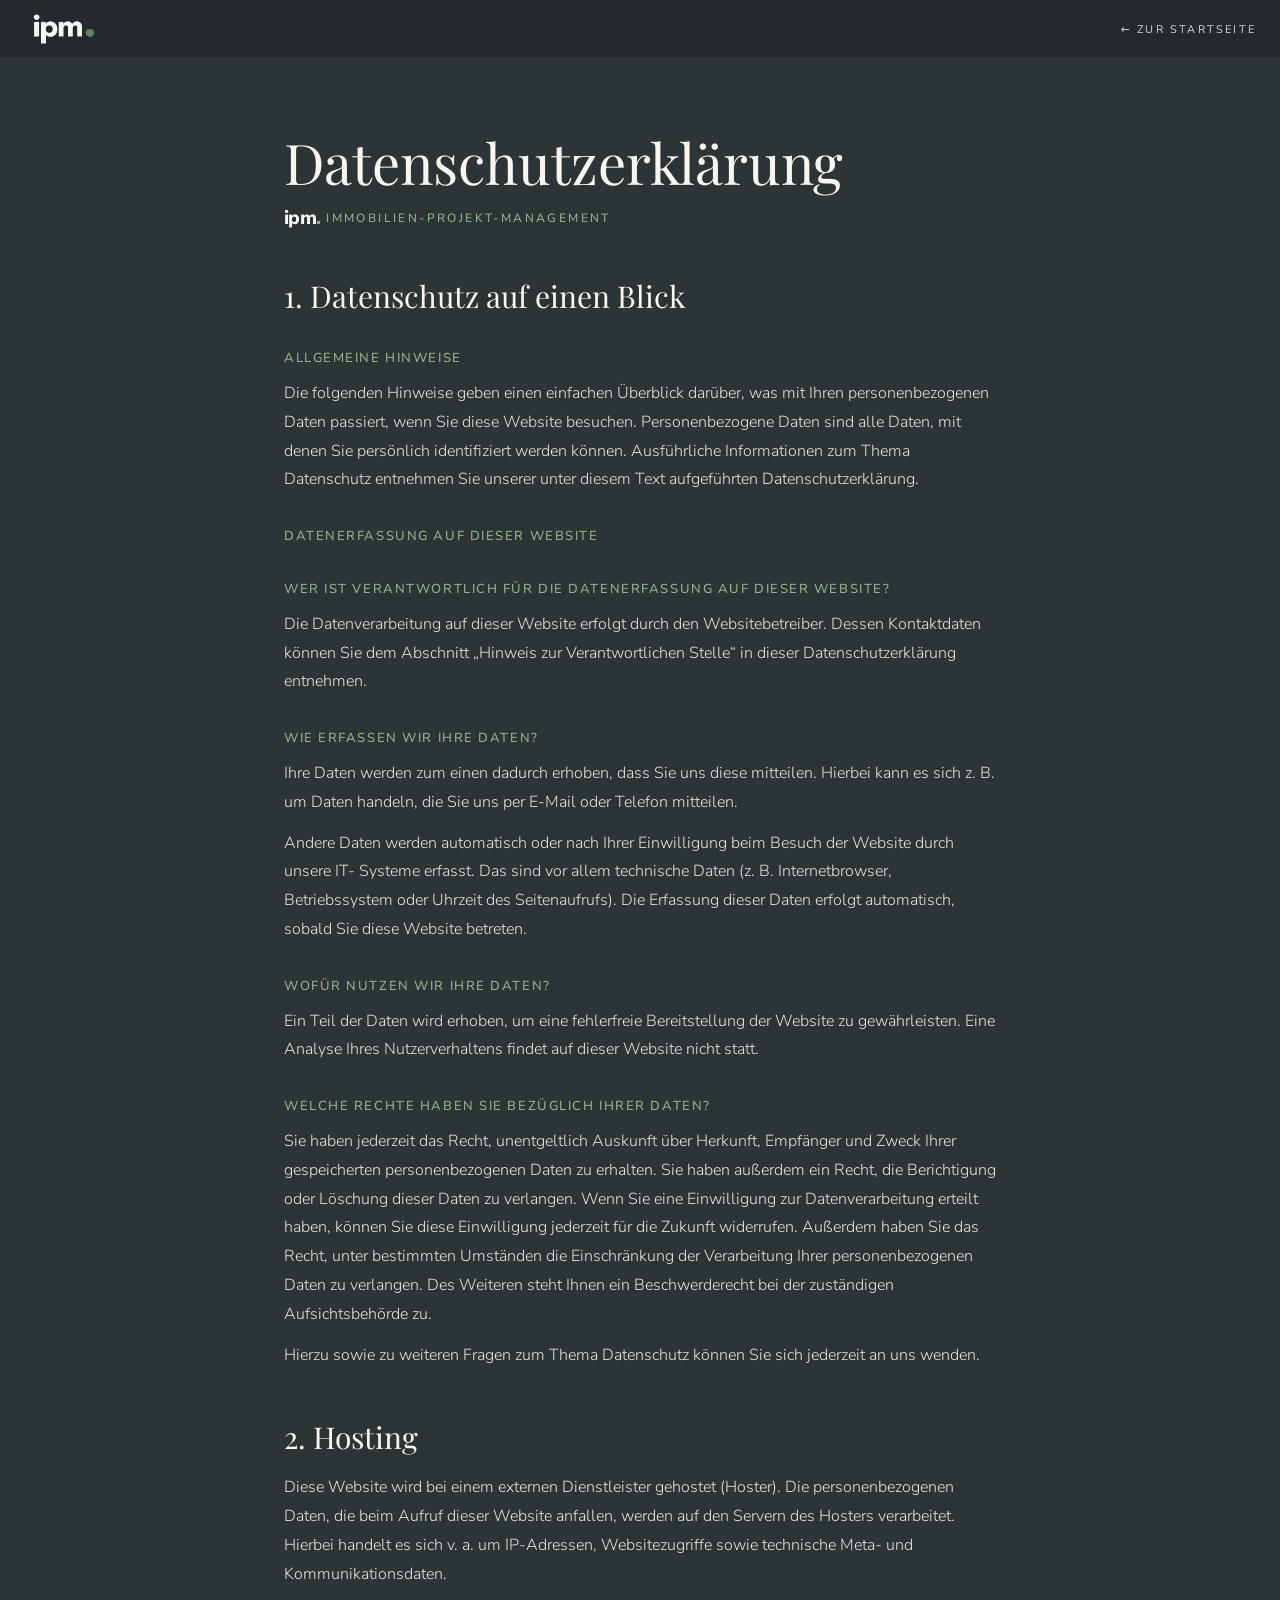
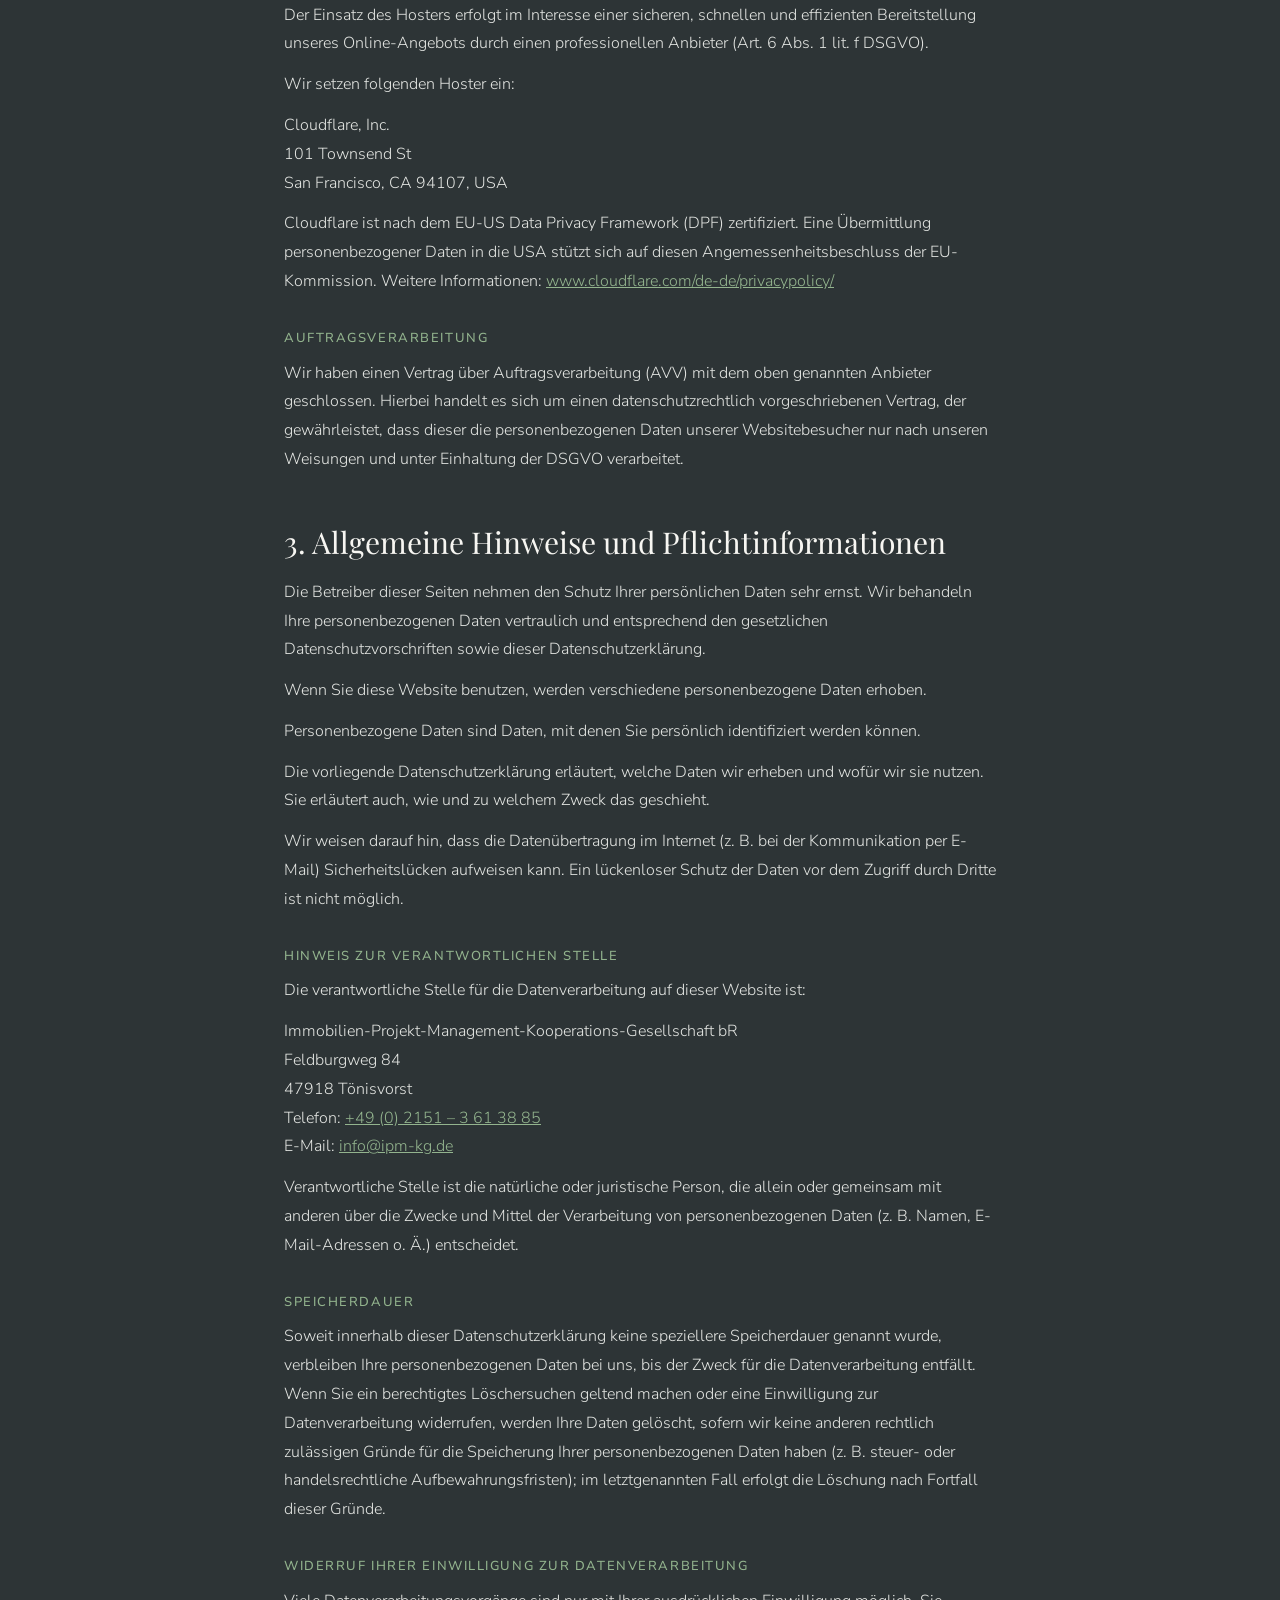
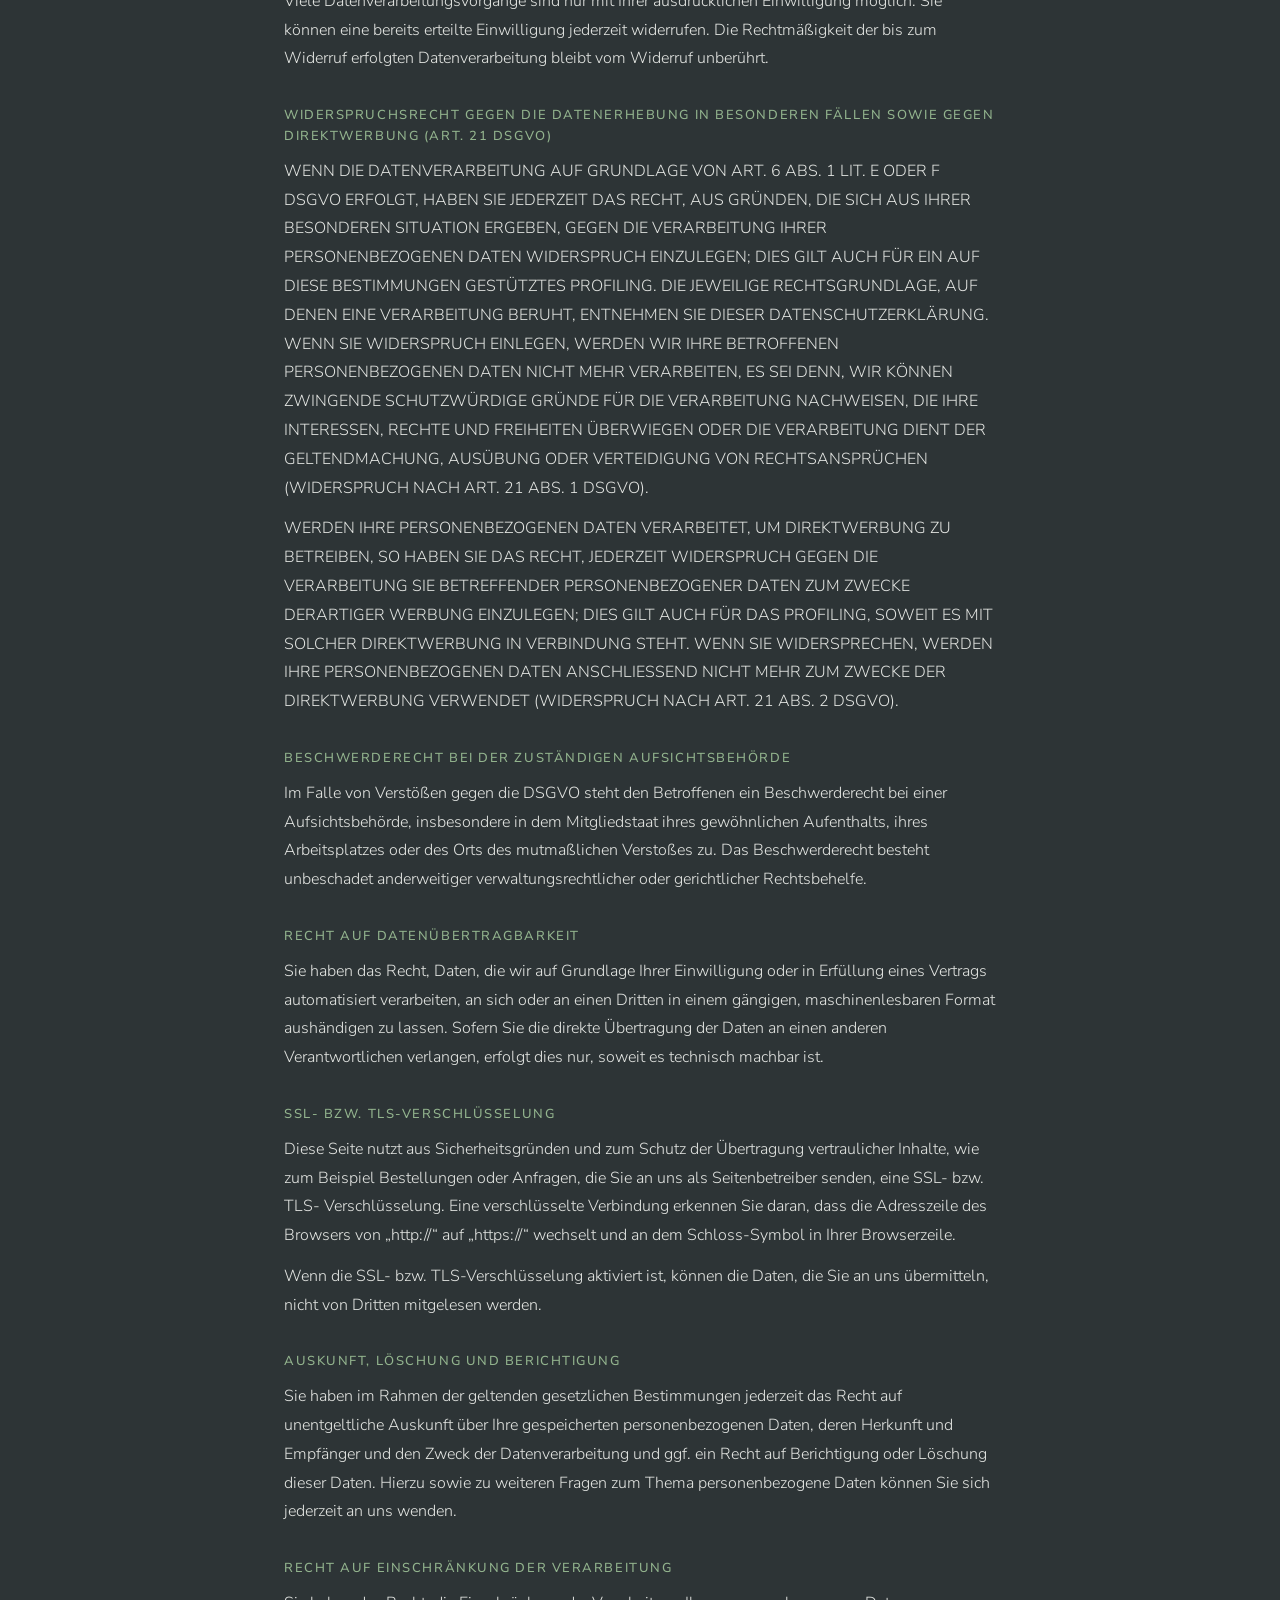
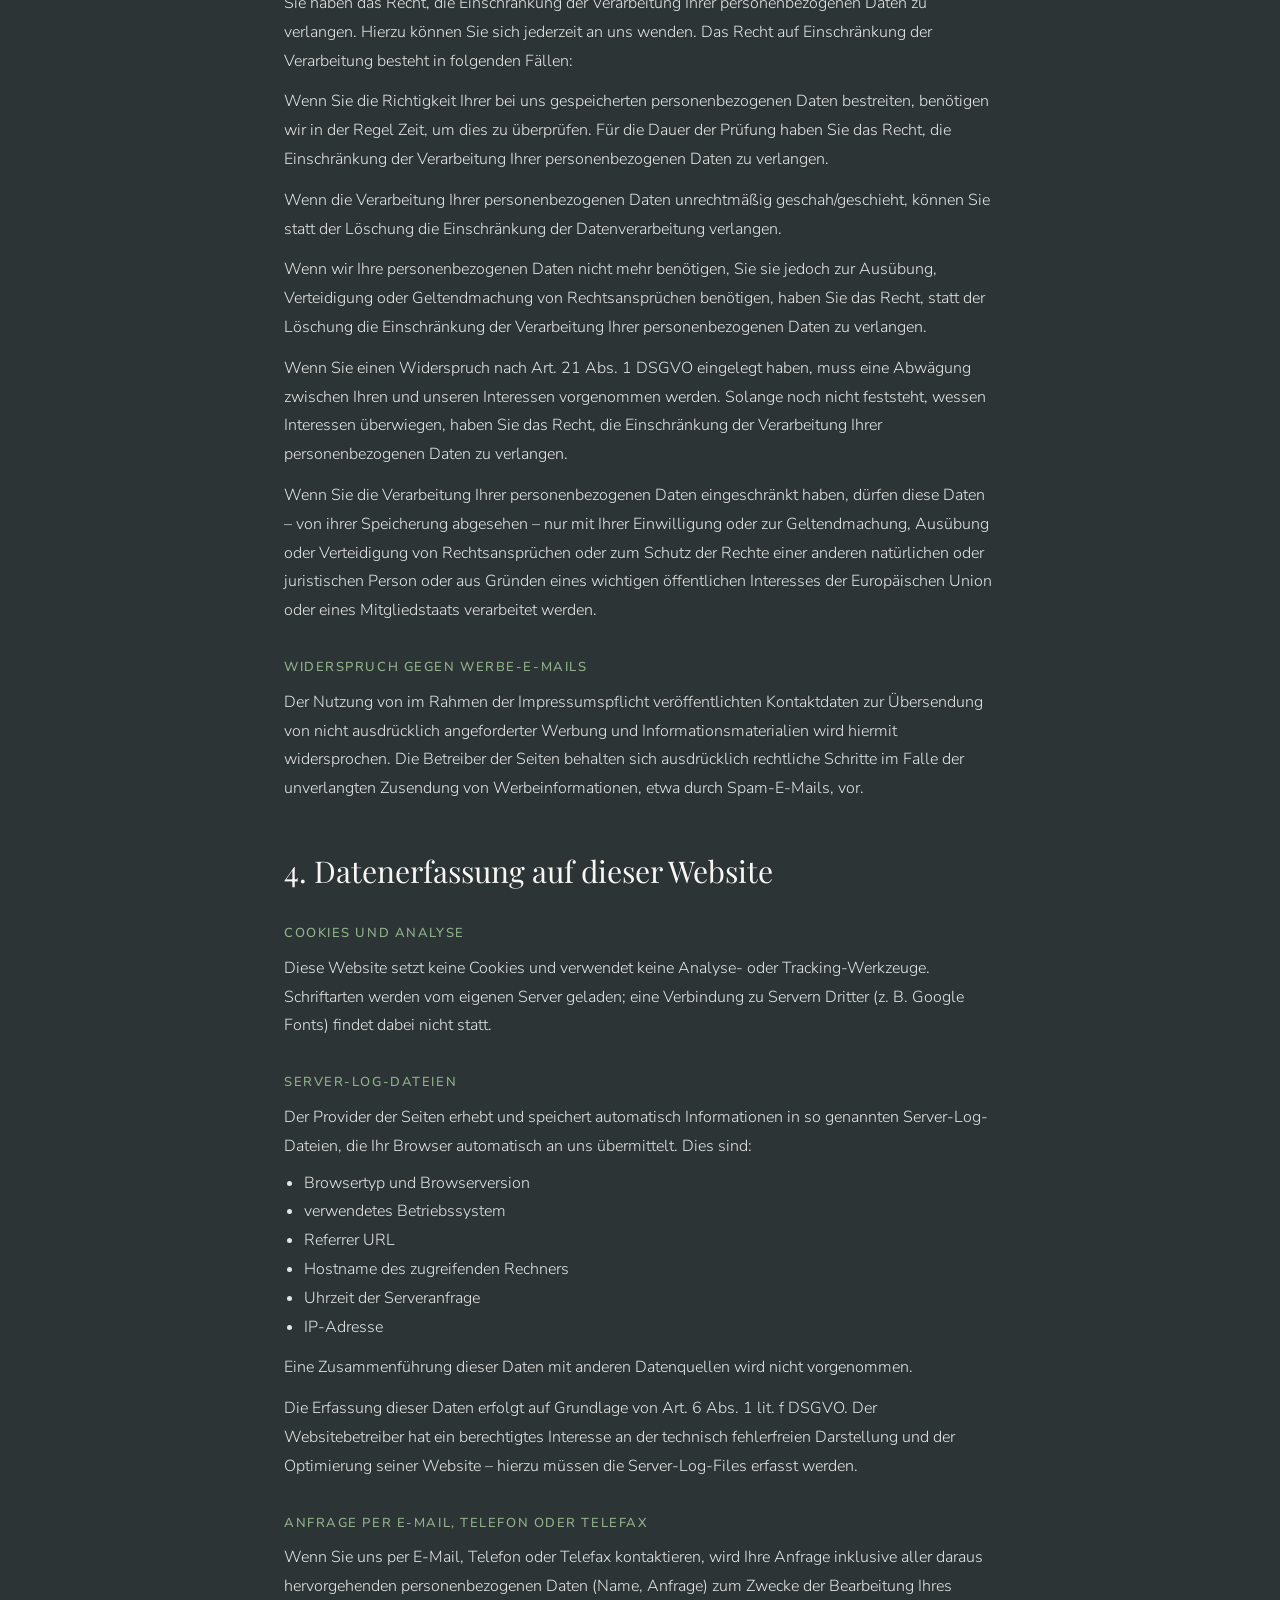
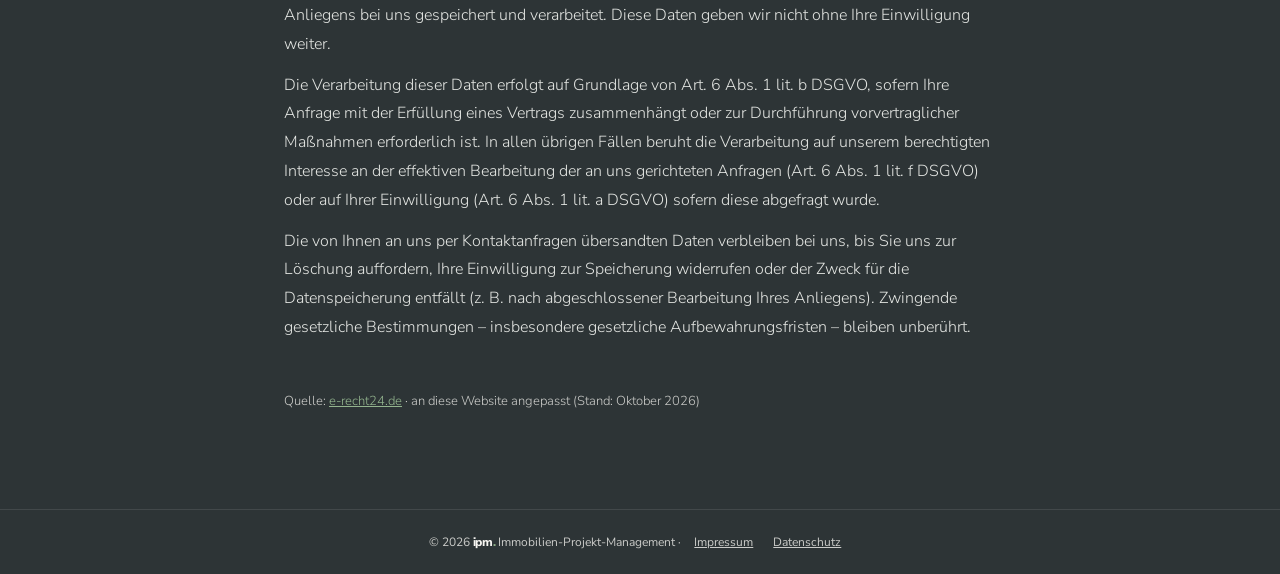
==== commit 70fc78f8: "Marke „ipm.“ statt „ipm-KG“ und eine Festnetznummer - Wortmarke „ipm.“ jetzt auch im Fließtext, in L" ====
--- a/datenschutz/index.html
+++ b/datenschutz/index.html
@@ -41,6 +41,11 @@
 .logo-auf-hell { display: var(--logo-hell) !important; }
 .logo-auf-dunkel { display: var(--logo-dunkel) !important; }
 .subtitle { margin: -24px 0 8px; font-family: var(--font-sans); font-size: 12px; font-weight: 500; letter-spacing: .2em; text-transform: uppercase; color: var(--ox); line-height: 1.6; }
+/* Wortmarke „ipm.“ wie im Logo (Nunito Sans fett, grüner Punkt) – 18.11.2026 */
+.ipm-marke { font-family: var(--font-sans); font-weight: 800; font-style: normal; text-transform: none; letter-spacing: -.03em; white-space: nowrap; color: var(--text); }
+.ipm-punkt { color: #5E7F5A; }
+html[data-farben="invers"] .ipm-punkt { color: #8DAF88; }
+.subtitle .ipm-marke { font-size: 1.6em; line-height: 1; vertical-align: -.08em; }
 /* Handy (18.11.26): Fließtext normale Stärke, Tap-Ziele mind. 44 px */
 @media (max-width: 960px) {
   p, li { font-weight: 400; line-height: 1.75; }
@@ -61,6 +66,7 @@
 </header>
 <main>
 <h1>Datenschutzerklärung</h1>
+<p class="subtitle"><span class="ipm-marke">ipm<span class="ipm-punkt">.</span></span> Immobilien-Projekt-Management</p>
 <h2>1. Datenschutz auf einen Blick</h2>
 <h3>Allgemeine Hinweise</h3>
 <p>Die folgenden Hinweise geben einen einfachen Überblick darüber, was mit Ihren personenbezogenen Daten passiert, wenn Sie diese Website besuchen. Personenbezogene Daten sind alle Daten, mit denen Sie persönlich identifiziert werden können. Ausführliche Informationen zum Thema Datenschutz entnehmen Sie unserer unter diesem Text aufgeführten Datenschutzerklärung.</p>
@@ -91,7 +97,7 @@
 <p>Wir weisen darauf hin, dass die Datenübertragung im Internet (z. B. bei der Kommunikation per E-Mail) Sicherheitslücken aufweisen kann. Ein lückenloser Schutz der Daten vor dem Zugriff durch Dritte ist nicht möglich.</p>
 <h3>Hinweis zur verantwortlichen Stelle</h3>
 <p>Die verantwortliche Stelle für die Datenverarbeitung auf dieser Website ist:</p>
-<p>Immobilien-Projekt-Management-Kooperations-Gesellschaft bR<br>Feldburgweg 84<br>47918 Tönisvorst<br>Telefon: +49 (0) 176 43211961<br>E-Mail: <a href="mailto:info@ipm-kg.de">info@ipm-kg.de</a></p>
+<p>Immobilien-Projekt-Management-Kooperations-Gesellschaft bR<br>Feldburgweg 84<br>47918 Tönisvorst<br>Telefon: <a href="tel:+4921513613885">+49 (0) 2151 – 3 61 38 85</a><br>E-Mail: <a href="mailto:info@ipm-kg.de">info@ipm-kg.de</a></p>
 <p>Verantwortliche Stelle ist die natürliche oder juristische Person, die allein oder gemeinsam mit anderen über die Zwecke und Mittel der Verarbeitung von personenbezogenen Daten (z. B. Namen, E-Mail-Adressen o. Ä.) entscheidet.</p>
 <h3>Speicherdauer</h3>
 <p>Soweit innerhalb dieser Datenschutzerklärung keine speziellere Speicherdauer genannt wurde, verbleiben Ihre personenbezogenen Daten bei uns, bis der Zweck für die Datenverarbeitung entfällt. Wenn Sie ein berechtigtes Löschersuchen geltend machen oder eine Einwilligung zur Datenverarbeitung widerrufen, werden Ihre Daten gelöscht, sofern wir keine anderen rechtlich zulässigen Gründe für die Speicherung Ihrer personenbezogenen Daten haben (z. B. steuer- oder handelsrechtliche Aufbewahrungsfristen); im letztgenannten Fall erfolgt die Löschung nach Fortfall dieser Gründe.</p>
@@ -132,6 +138,6 @@
 <p>Die von Ihnen an uns per Kontaktanfragen übersandten Daten verbleiben bei uns, bis Sie uns zur Löschung auffordern, Ihre Einwilligung zur Speicherung widerrufen oder der Zweck für die Datenspeicherung entfällt (z. B. nach abgeschlossener Bearbeitung Ihres Anliegens). Zwingende gesetzliche Bestimmungen – insbesondere gesetzliche Aufbewahrungsfristen – bleiben unberührt.</p>
 <p class="legal-source">Quelle: <a href="https://www.e-recht24.de" target="_blank" rel="noopener">e-recht24.de</a> · an diese Website angepasst (Stand: Oktober 2026)</p>
 </main>
-<footer>© 2026 ipm. Immobilien-Projekt-Management · <a href="../impressum/">Impressum</a><a href="../datenschutz/">Datenschutz</a></footer>
+<footer>© 2026 <span class="ipm-marke">ipm<span class="ipm-punkt">.</span></span> Immobilien-Projekt-Management · <a href="../impressum/">Impressum</a><a href="../datenschutz/">Datenschutz</a></footer>
 </body>
 </html>
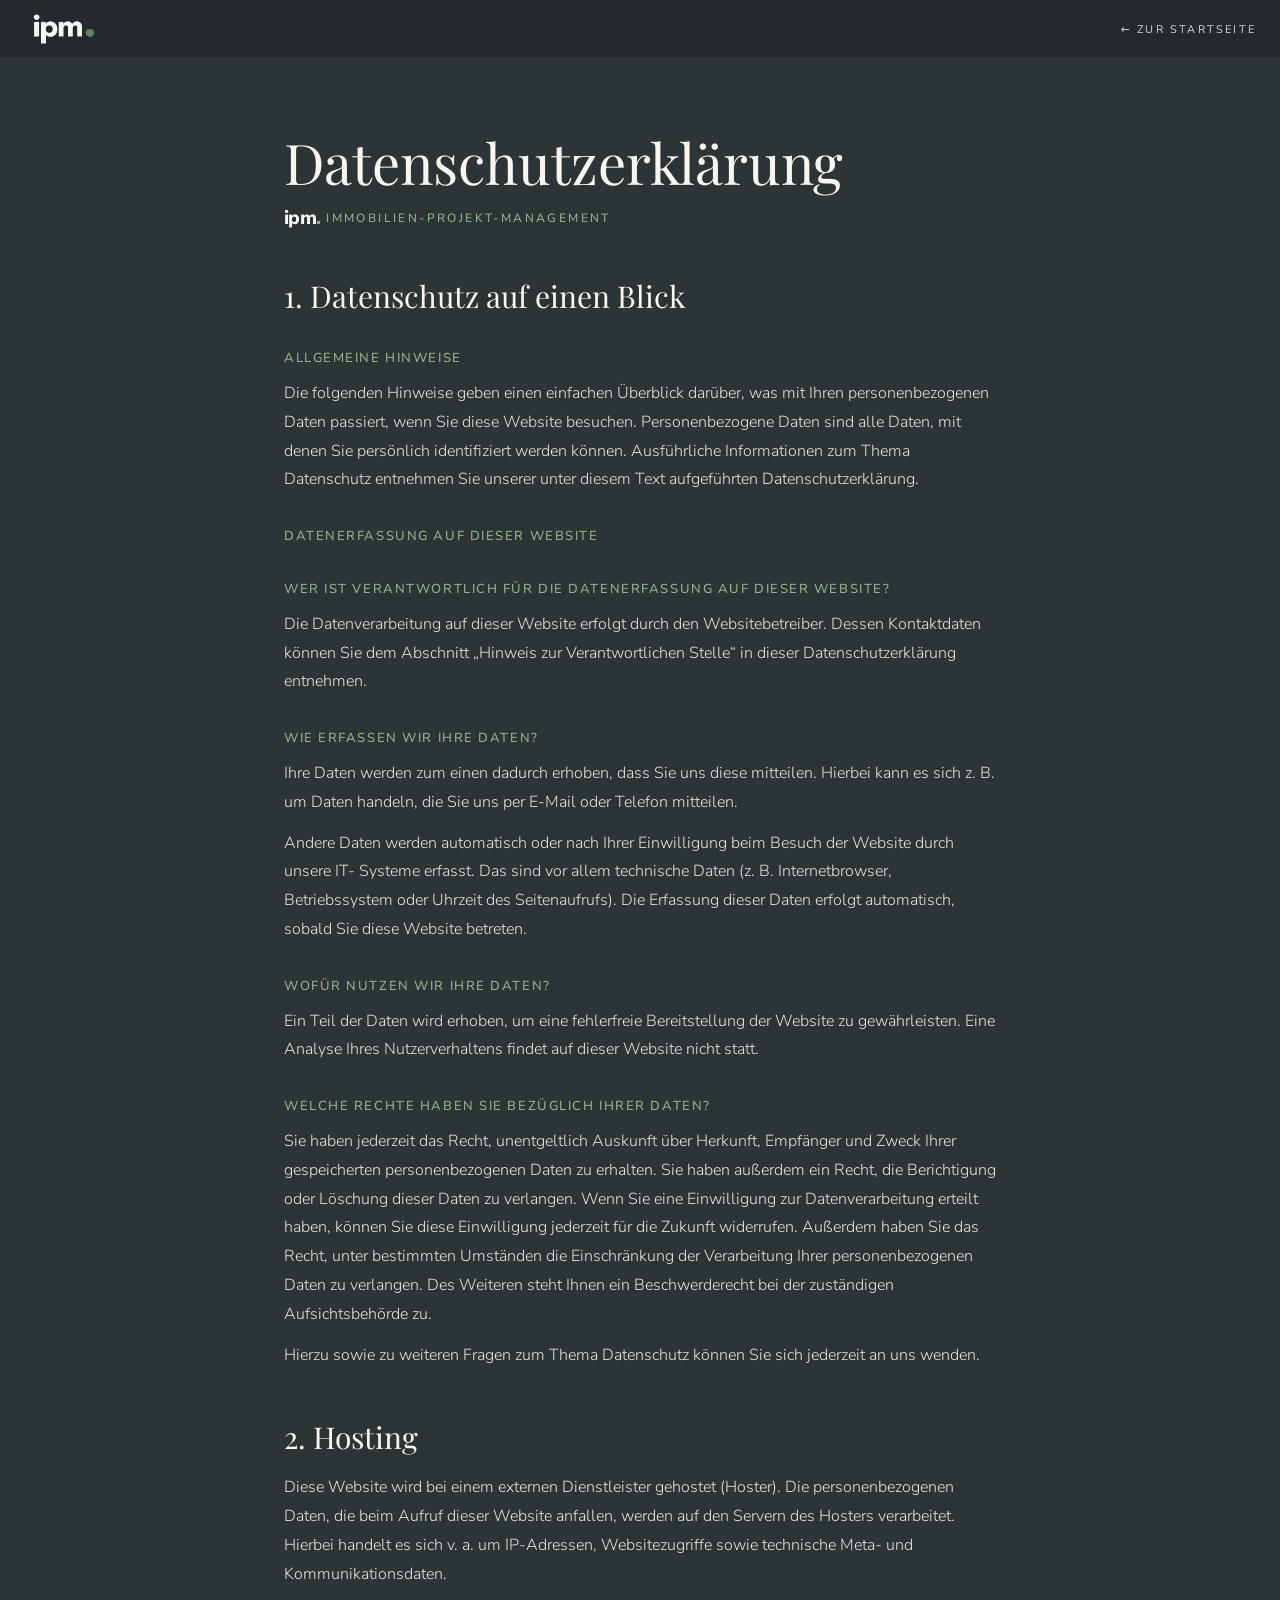
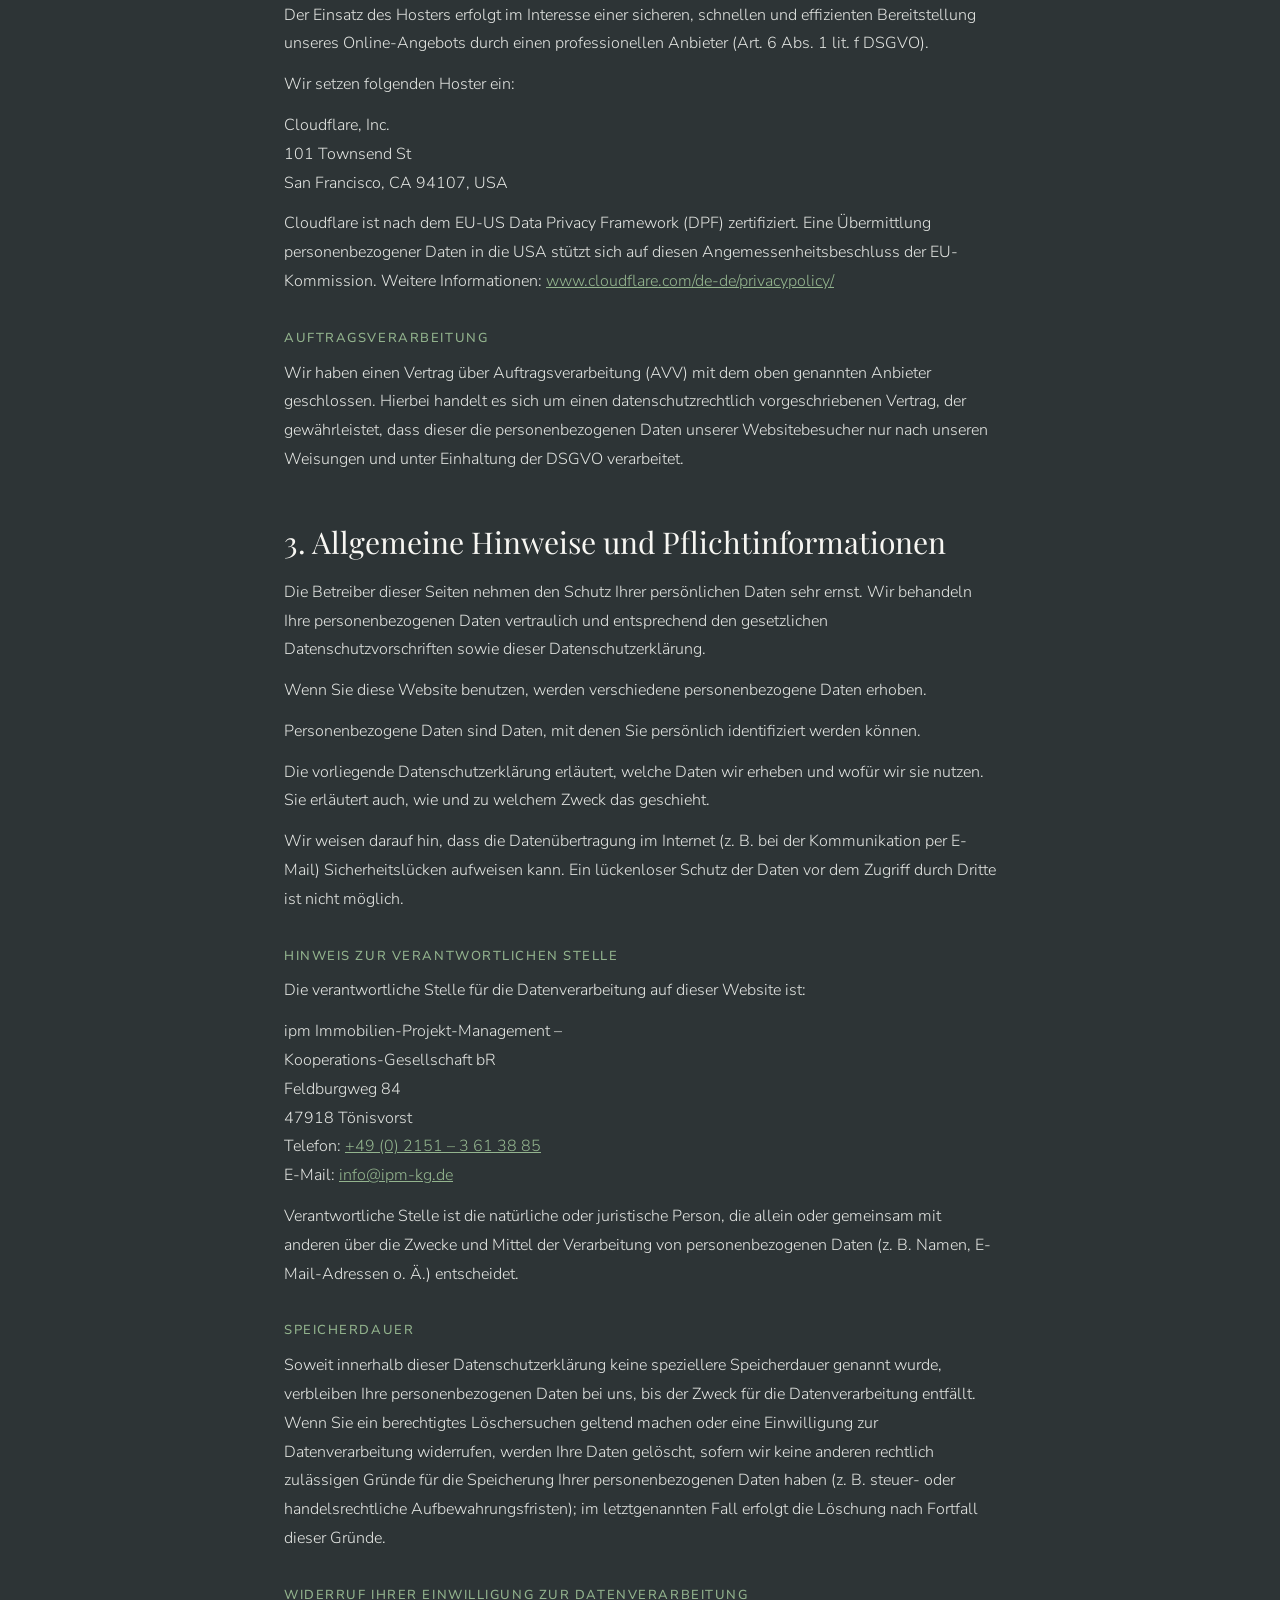
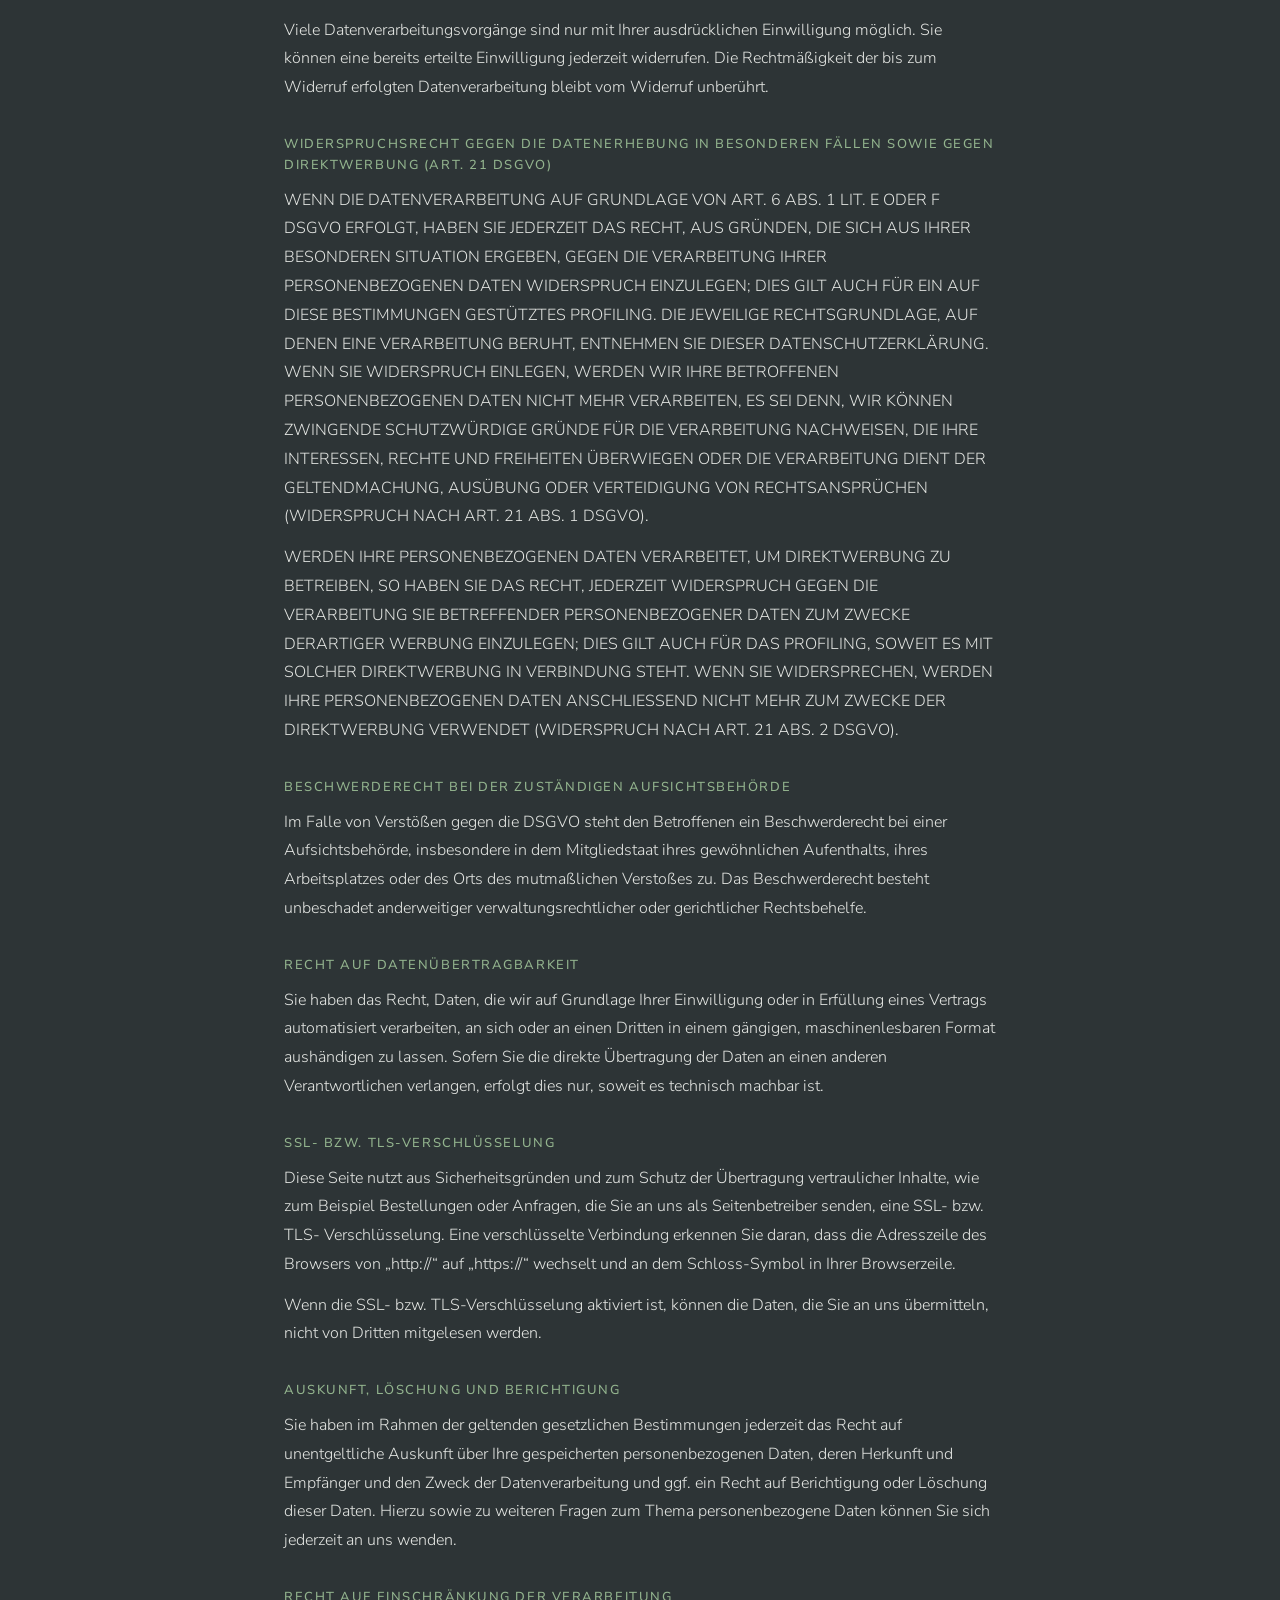
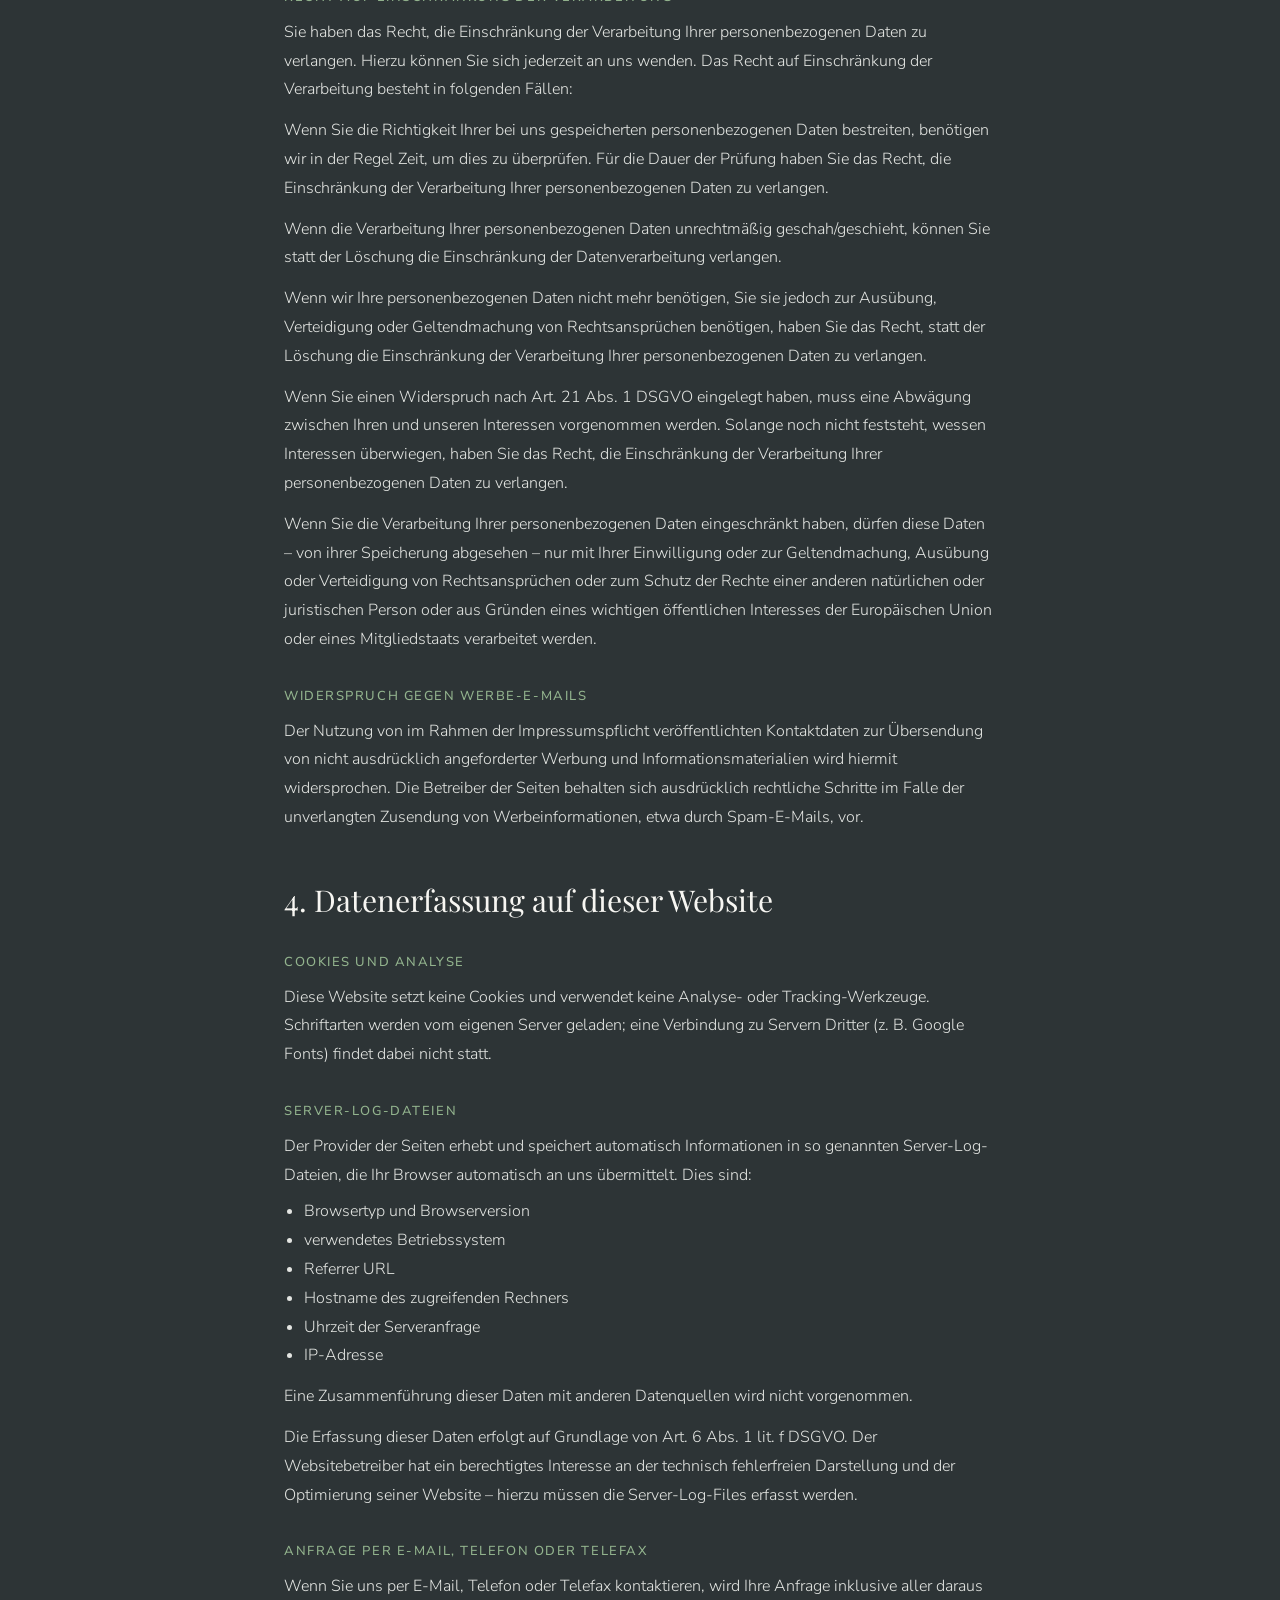
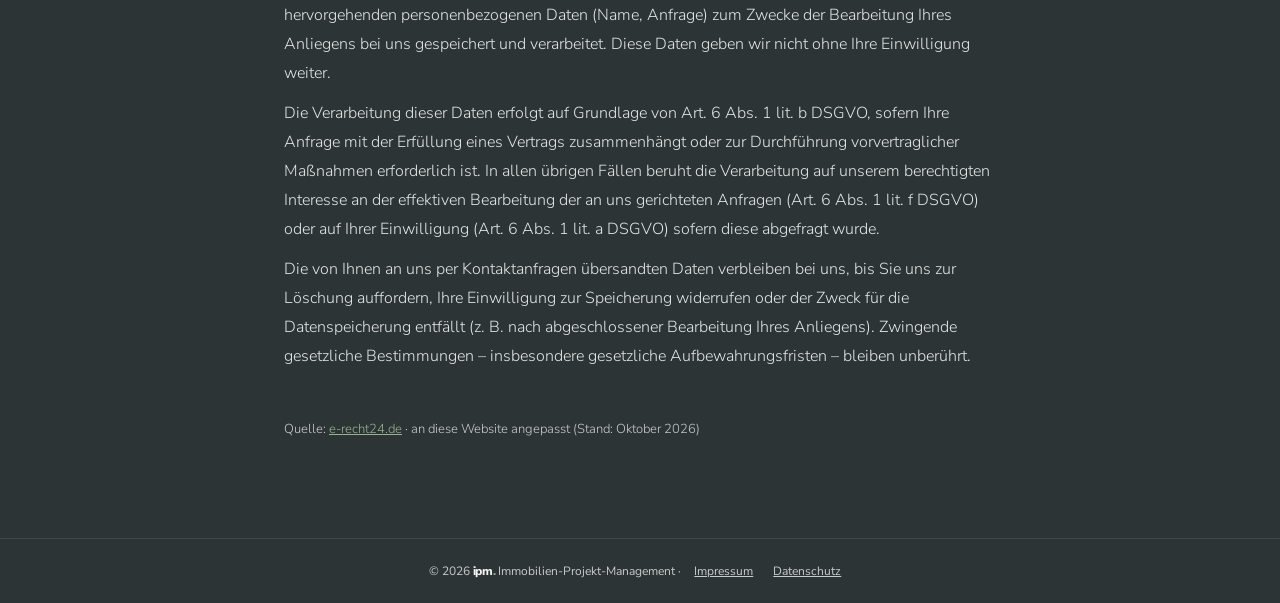
==== commit a2013b10: "Datenschutz: Firmenname wie im Impressum „ipm Immobilien-Projekt-Management – Kooperations-Gesellsch" ====
--- a/datenschutz/index.html
+++ b/datenschutz/index.html
@@ -97,7 +97,7 @@
 <p>Wir weisen darauf hin, dass die Datenübertragung im Internet (z. B. bei der Kommunikation per E-Mail) Sicherheitslücken aufweisen kann. Ein lückenloser Schutz der Daten vor dem Zugriff durch Dritte ist nicht möglich.</p>
 <h3>Hinweis zur verantwortlichen Stelle</h3>
 <p>Die verantwortliche Stelle für die Datenverarbeitung auf dieser Website ist:</p>
-<p>Immobilien-Projekt-Management-Kooperations-Gesellschaft bR<br>Feldburgweg 84<br>47918 Tönisvorst<br>Telefon: <a href="tel:+4921513613885">+49 (0) 2151 – 3 61 38 85</a><br>E-Mail: <a href="mailto:info@ipm-kg.de">info@ipm-kg.de</a></p>
+<p>ipm Immobilien-Projekt-Management –<br>Kooperations-Gesellschaft bR<br>Feldburgweg 84<br>47918 Tönisvorst<br>Telefon: <a href="tel:+4921513613885">+49 (0) 2151 – 3 61 38 85</a><br>E-Mail: <a href="mailto:info@ipm-kg.de">info@ipm-kg.de</a></p>
 <p>Verantwortliche Stelle ist die natürliche oder juristische Person, die allein oder gemeinsam mit anderen über die Zwecke und Mittel der Verarbeitung von personenbezogenen Daten (z. B. Namen, E-Mail-Adressen o. Ä.) entscheidet.</p>
 <h3>Speicherdauer</h3>
 <p>Soweit innerhalb dieser Datenschutzerklärung keine speziellere Speicherdauer genannt wurde, verbleiben Ihre personenbezogenen Daten bei uns, bis der Zweck für die Datenverarbeitung entfällt. Wenn Sie ein berechtigtes Löschersuchen geltend machen oder eine Einwilligung zur Datenverarbeitung widerrufen, werden Ihre Daten gelöscht, sofern wir keine anderen rechtlich zulässigen Gründe für die Speicherung Ihrer personenbezogenen Daten haben (z. B. steuer- oder handelsrechtliche Aufbewahrungsfristen); im letztgenannten Fall erfolgt die Löschung nach Fortfall dieser Gründe.</p>
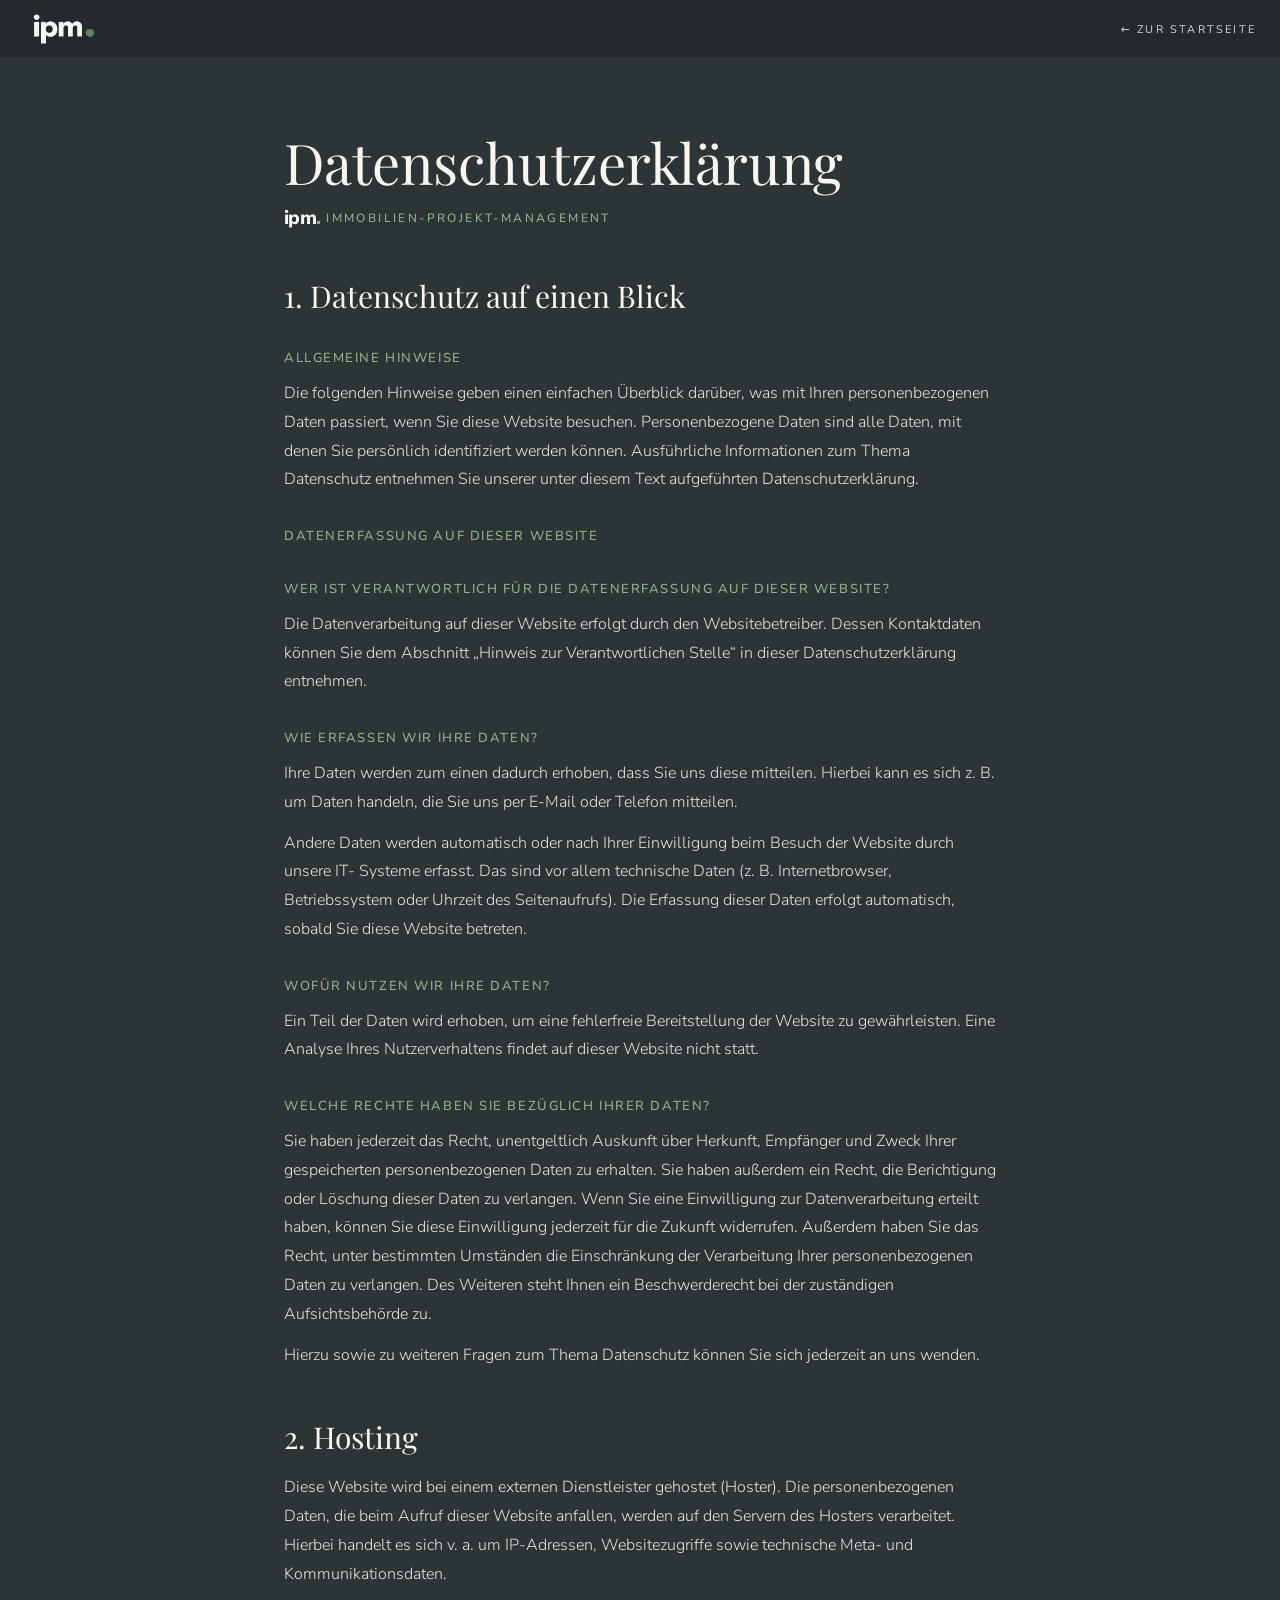
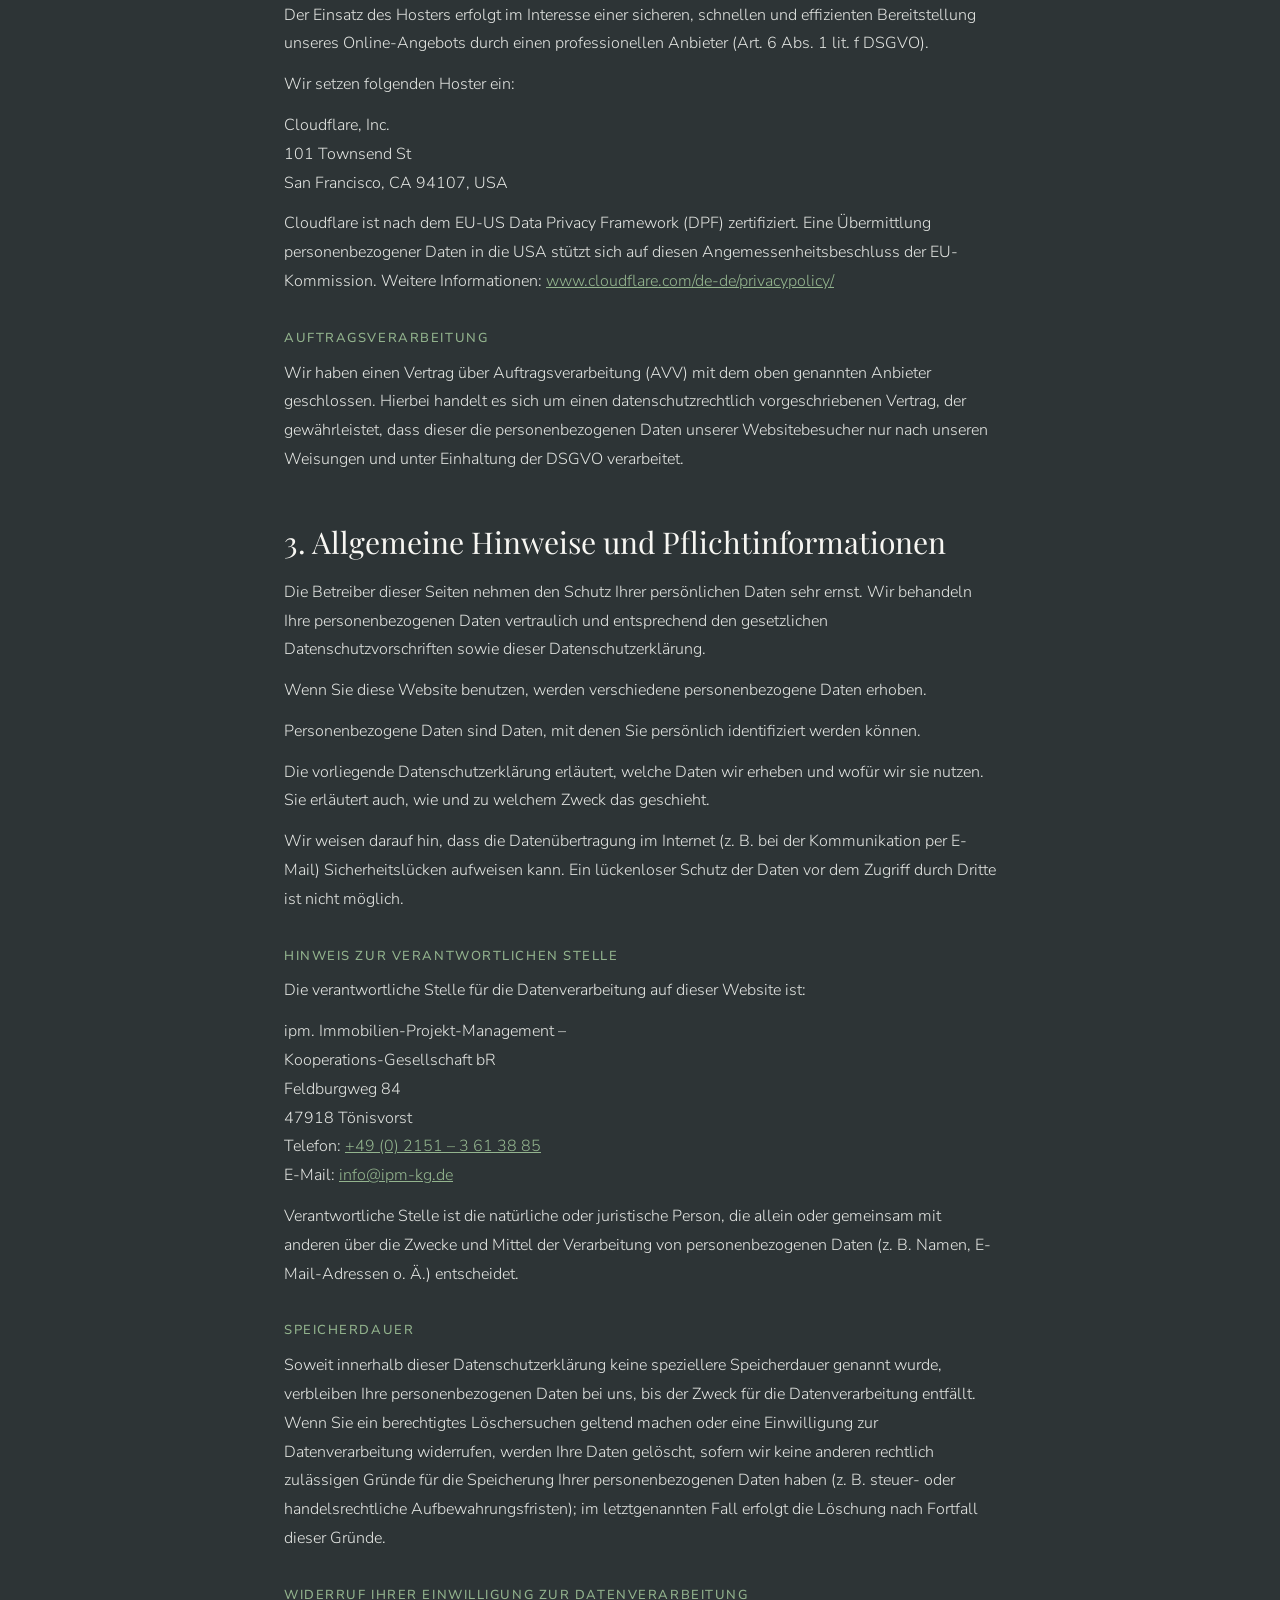
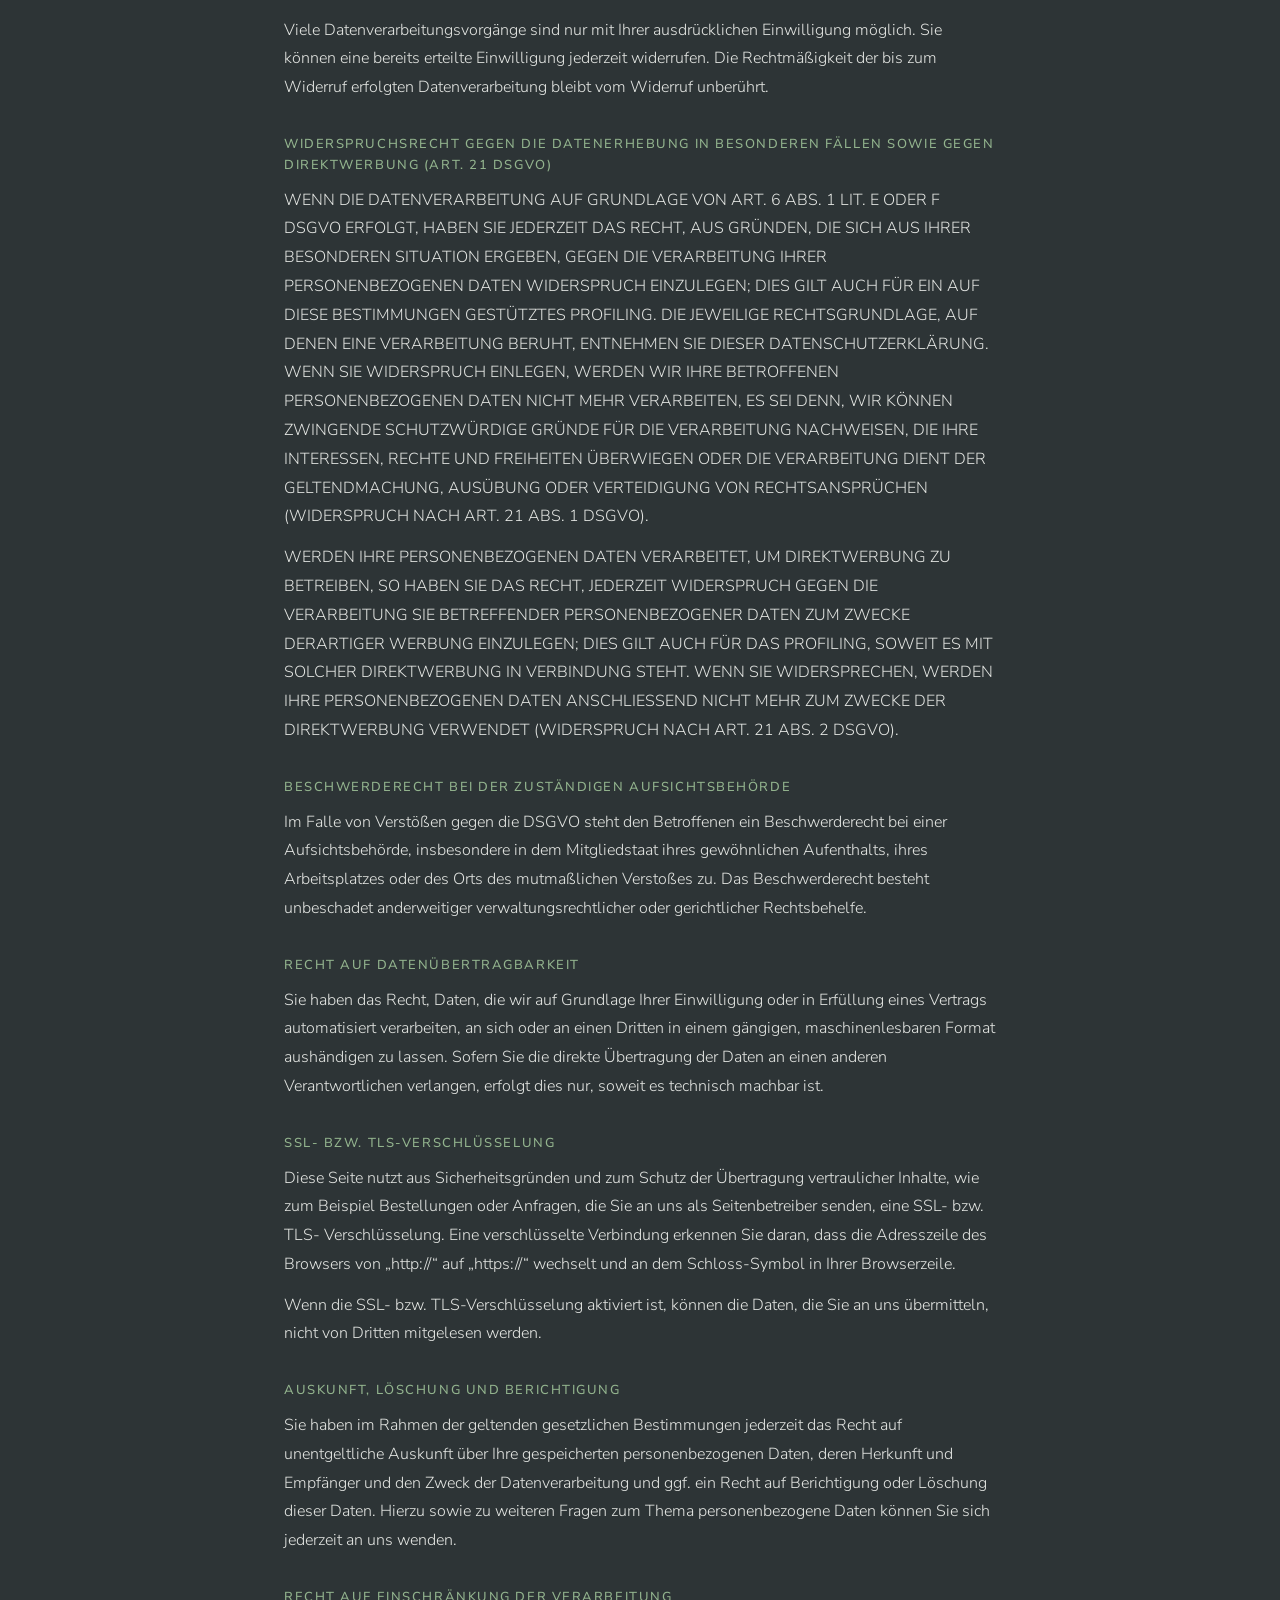
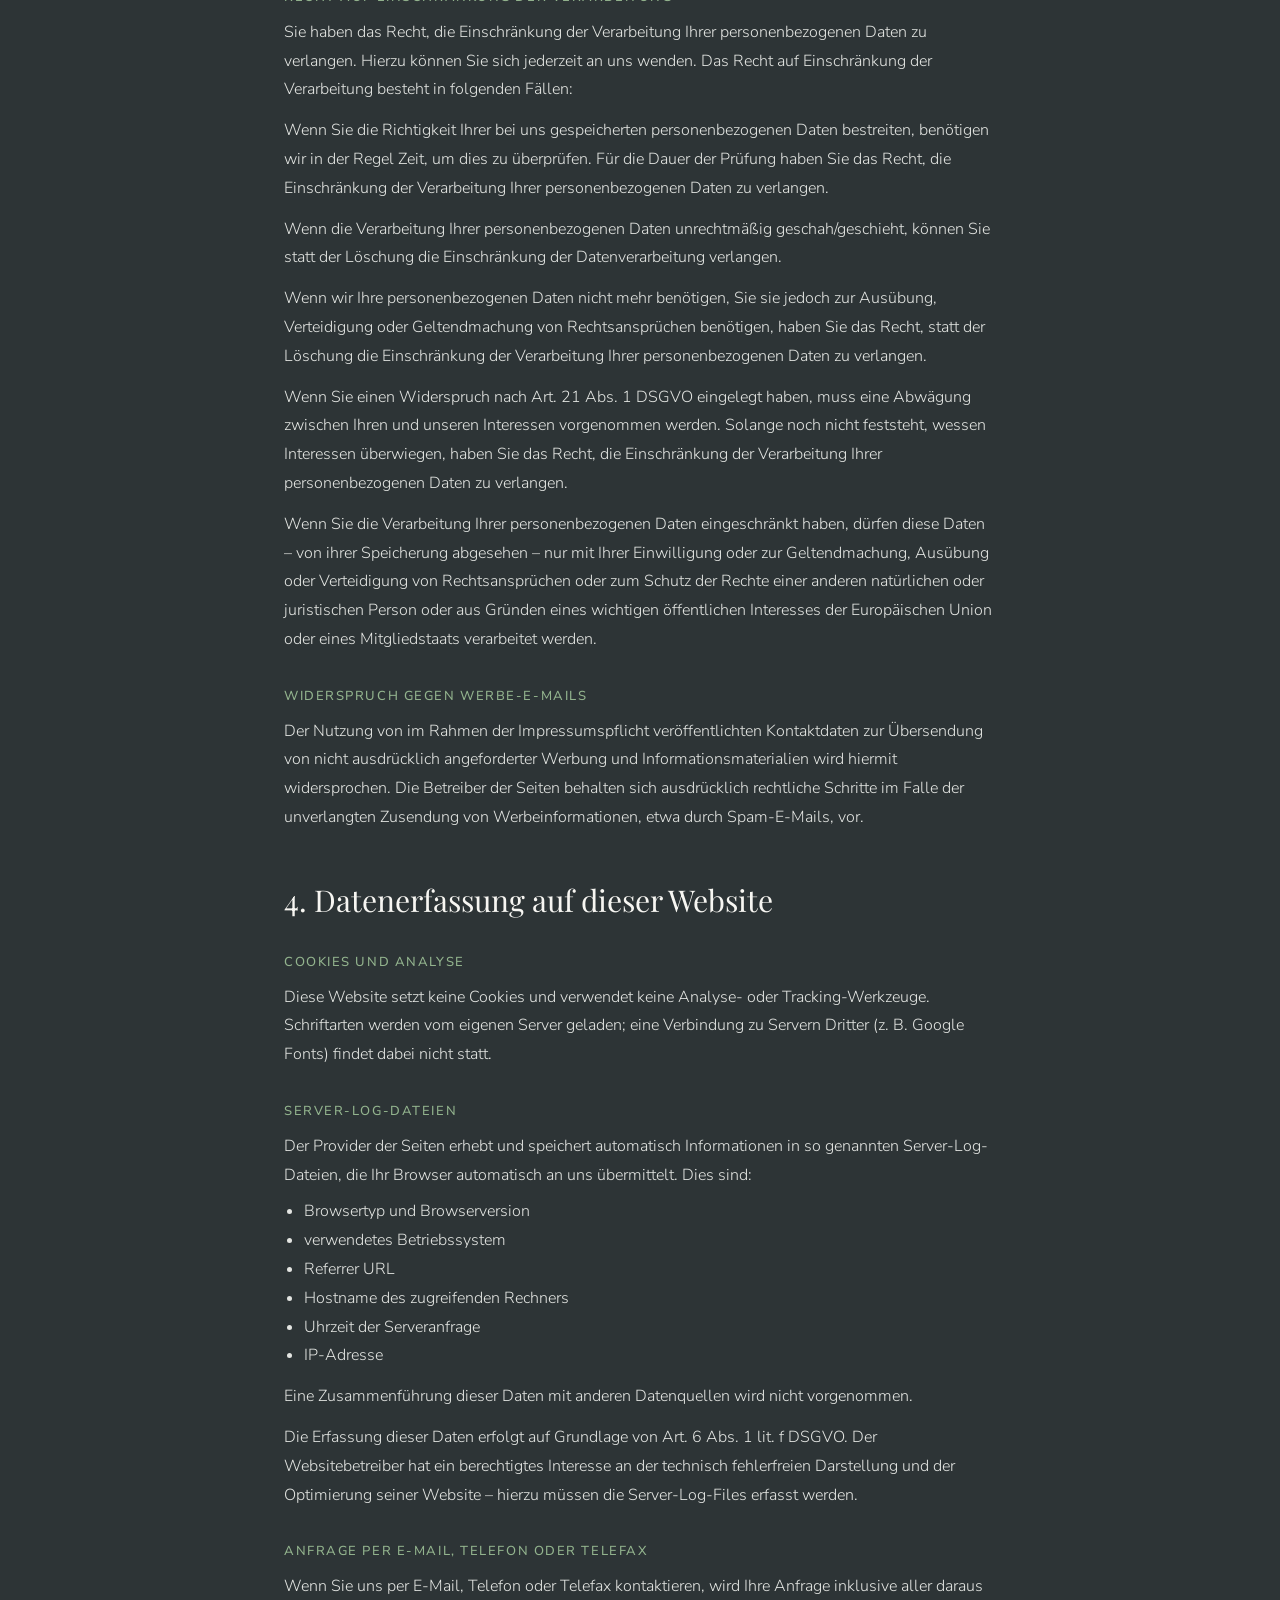
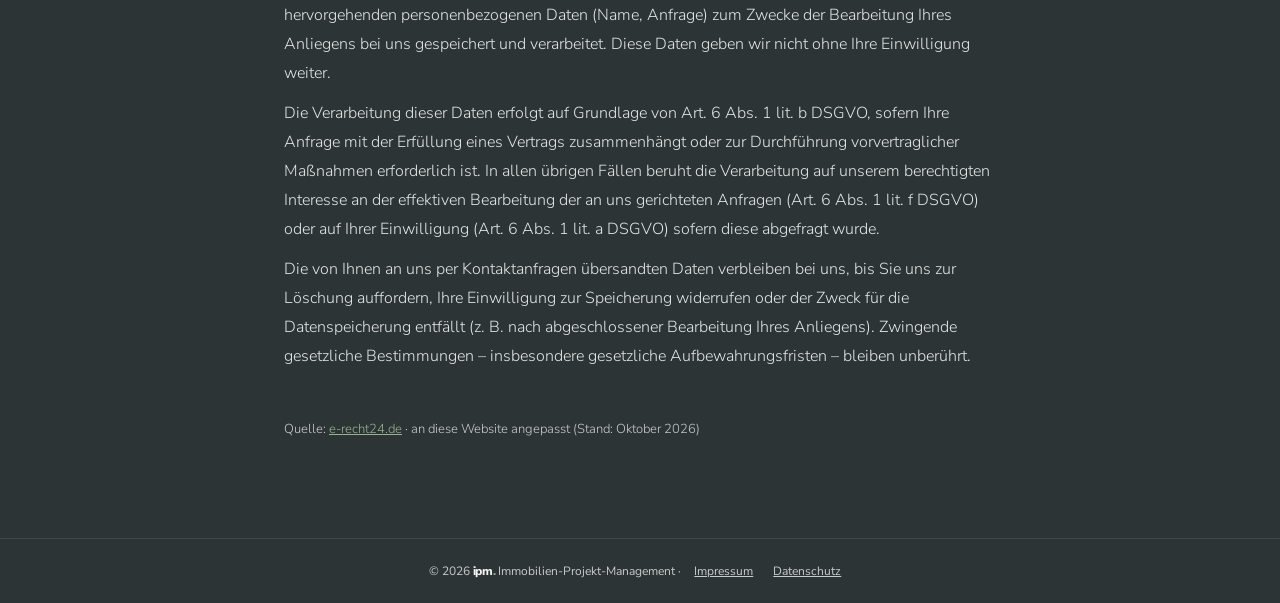
==== commit be040d5f: "Firmenname mit Punkt: „ipm. Immobilien-Projekt-Management …“ (Wunsch Sebastian 19.11.) Co-Authored-B" ====
--- a/datenschutz/index.html
+++ b/datenschutz/index.html
@@ -97,7 +97,7 @@
 <p>Wir weisen darauf hin, dass die Datenübertragung im Internet (z. B. bei der Kommunikation per E-Mail) Sicherheitslücken aufweisen kann. Ein lückenloser Schutz der Daten vor dem Zugriff durch Dritte ist nicht möglich.</p>
 <h3>Hinweis zur verantwortlichen Stelle</h3>
 <p>Die verantwortliche Stelle für die Datenverarbeitung auf dieser Website ist:</p>
-<p>ipm Immobilien-Projekt-Management –<br>Kooperations-Gesellschaft bR<br>Feldburgweg 84<br>47918 Tönisvorst<br>Telefon: <a href="tel:+4921513613885">+49 (0) 2151 – 3 61 38 85</a><br>E-Mail: <a href="mailto:info@ipm-kg.de">info@ipm-kg.de</a></p>
+<p>ipm. Immobilien-Projekt-Management –<br>Kooperations-Gesellschaft bR<br>Feldburgweg 84<br>47918 Tönisvorst<br>Telefon: <a href="tel:+4921513613885">+49 (0) 2151 – 3 61 38 85</a><br>E-Mail: <a href="mailto:info@ipm-kg.de">info@ipm-kg.de</a></p>
 <p>Verantwortliche Stelle ist die natürliche oder juristische Person, die allein oder gemeinsam mit anderen über die Zwecke und Mittel der Verarbeitung von personenbezogenen Daten (z. B. Namen, E-Mail-Adressen o. Ä.) entscheidet.</p>
 <h3>Speicherdauer</h3>
 <p>Soweit innerhalb dieser Datenschutzerklärung keine speziellere Speicherdauer genannt wurde, verbleiben Ihre personenbezogenen Daten bei uns, bis der Zweck für die Datenverarbeitung entfällt. Wenn Sie ein berechtigtes Löschersuchen geltend machen oder eine Einwilligung zur Datenverarbeitung widerrufen, werden Ihre Daten gelöscht, sofern wir keine anderen rechtlich zulässigen Gründe für die Speicherung Ihrer personenbezogenen Daten haben (z. B. steuer- oder handelsrechtliche Aufbewahrungsfristen); im letztgenannten Fall erfolgt die Löschung nach Fortfall dieser Gründe.</p>
